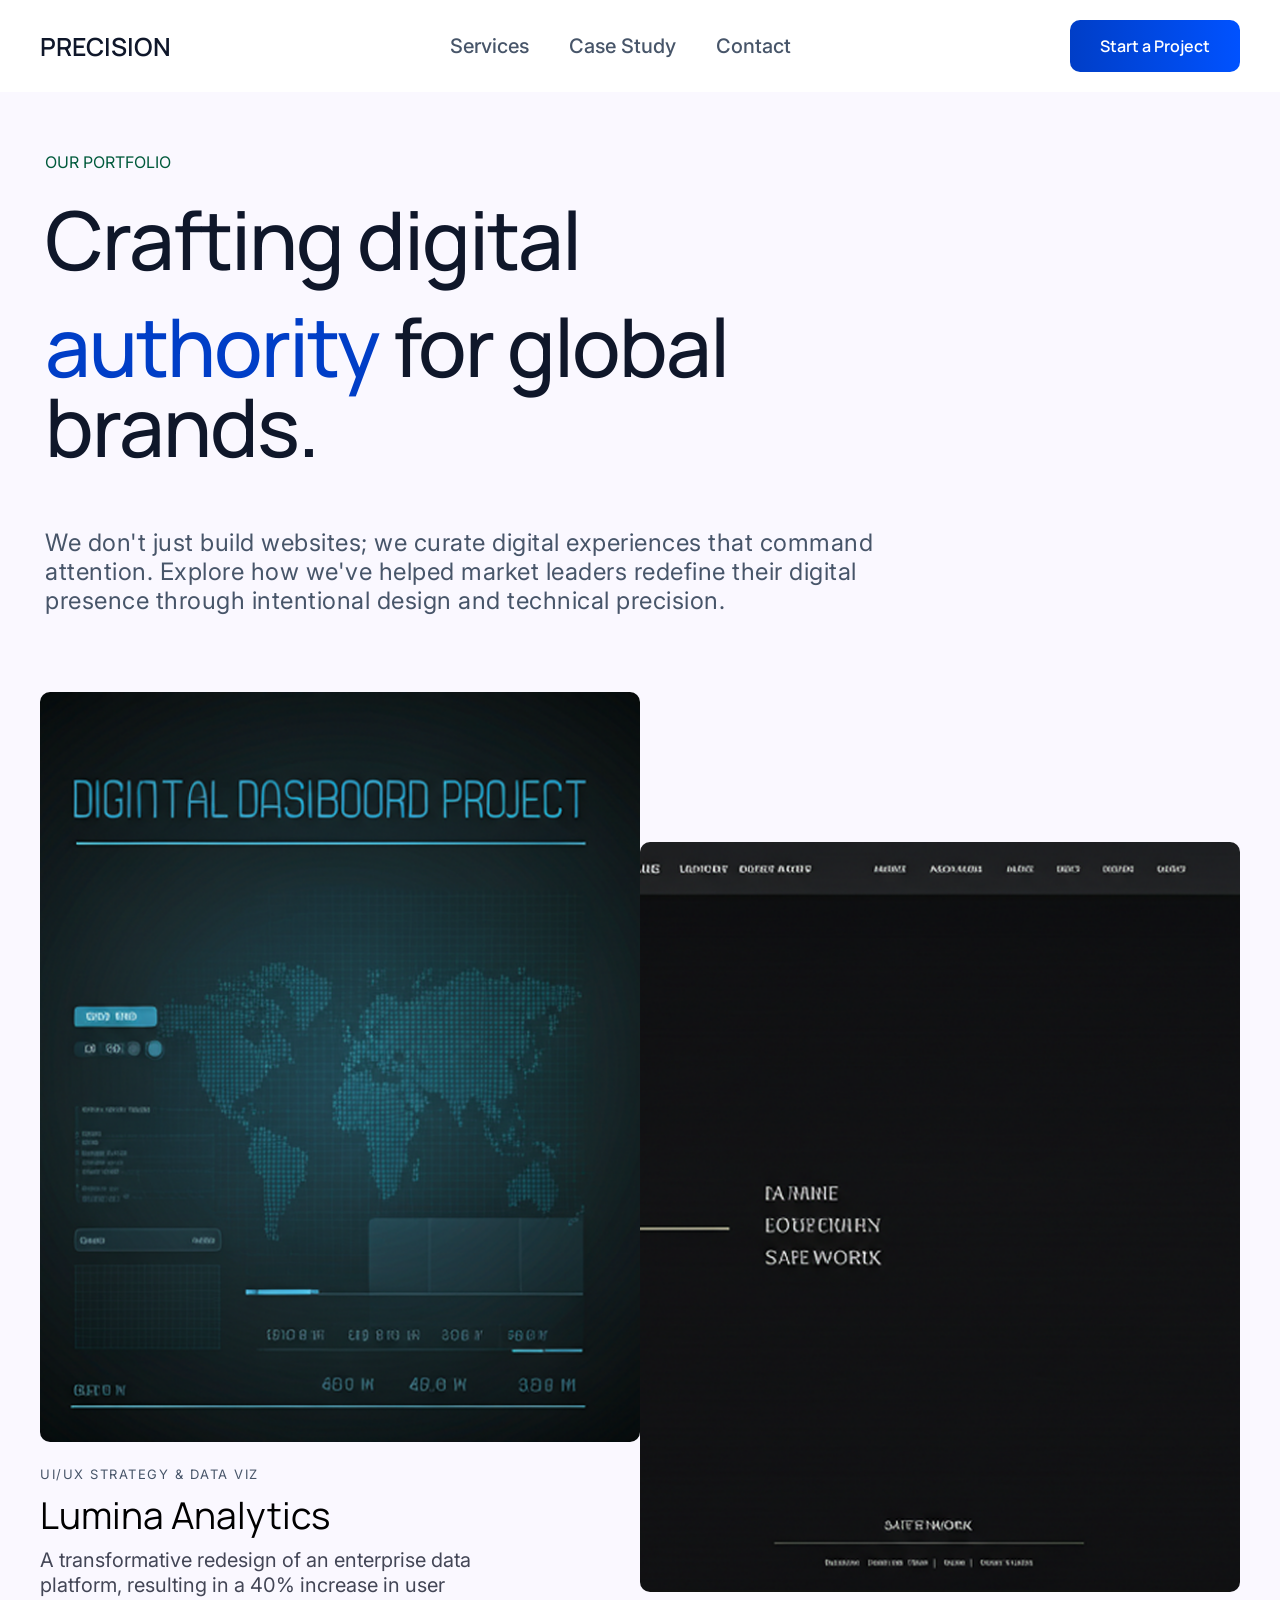
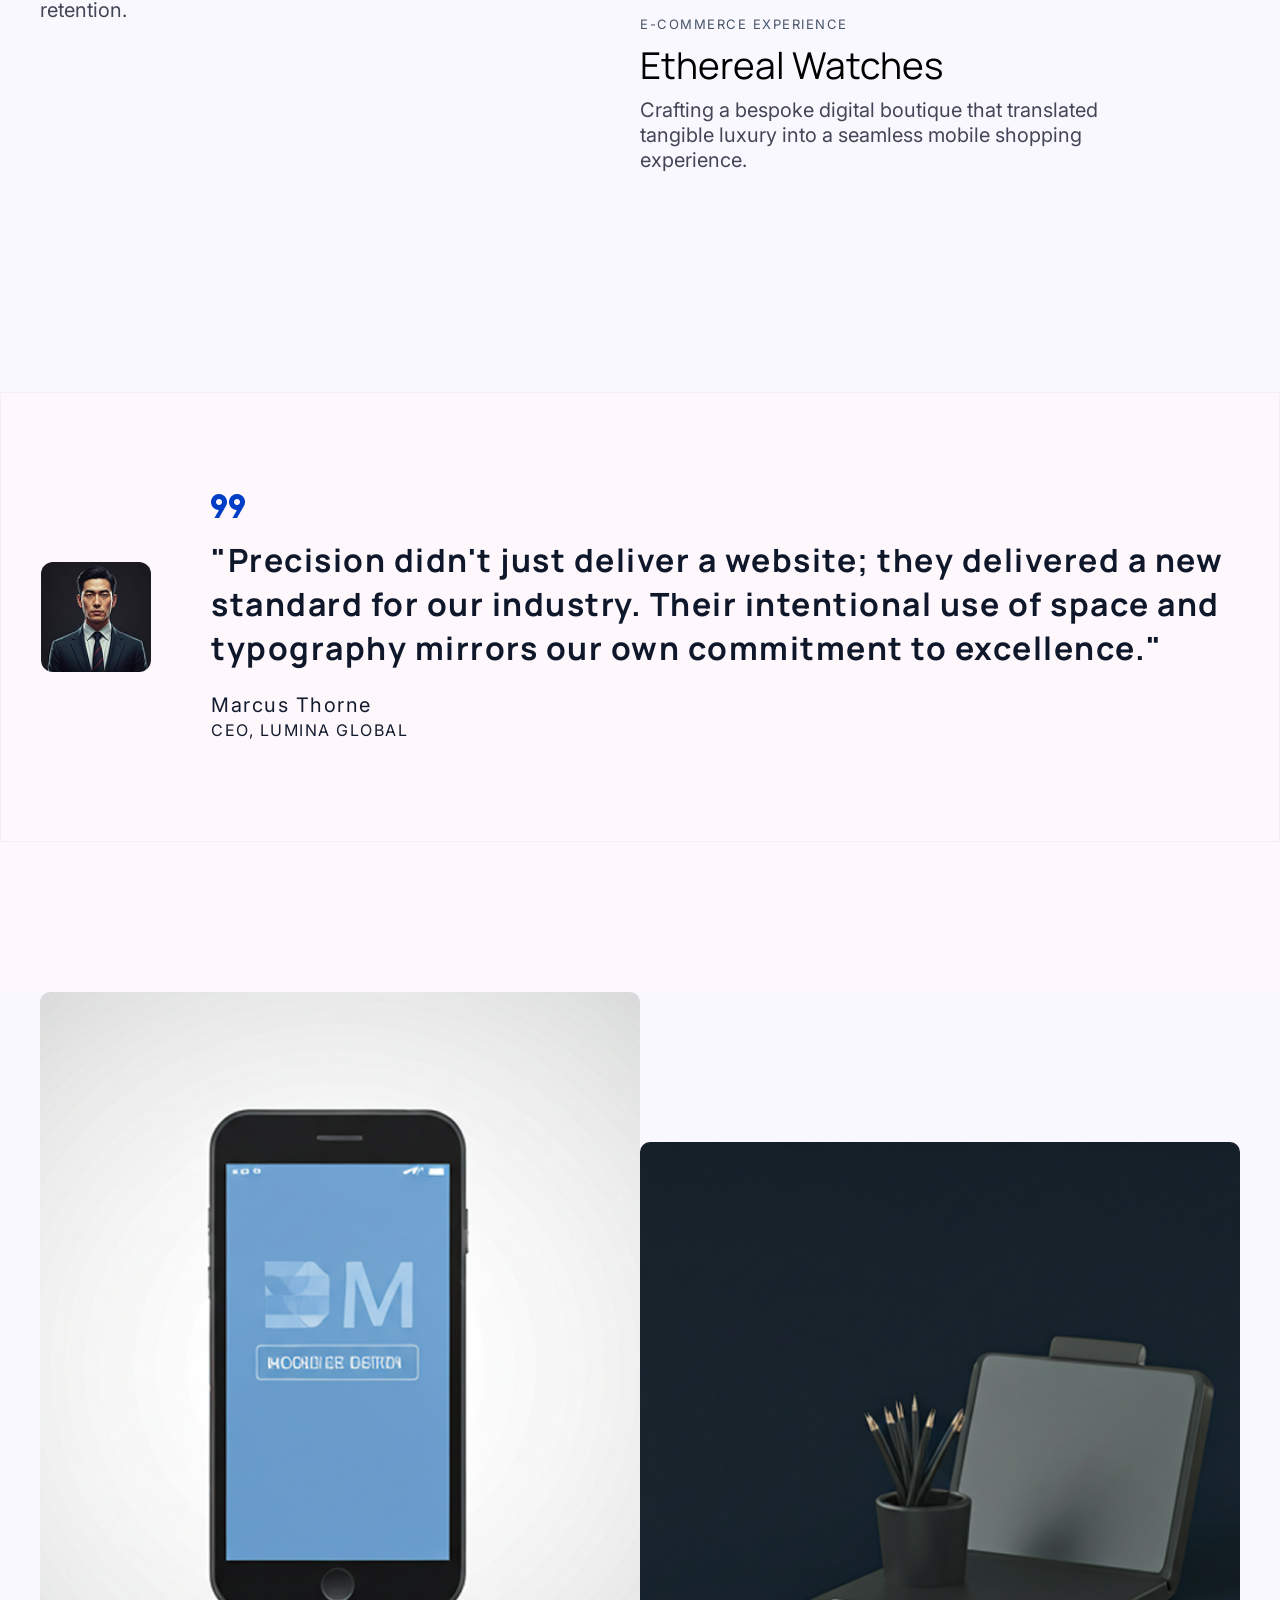
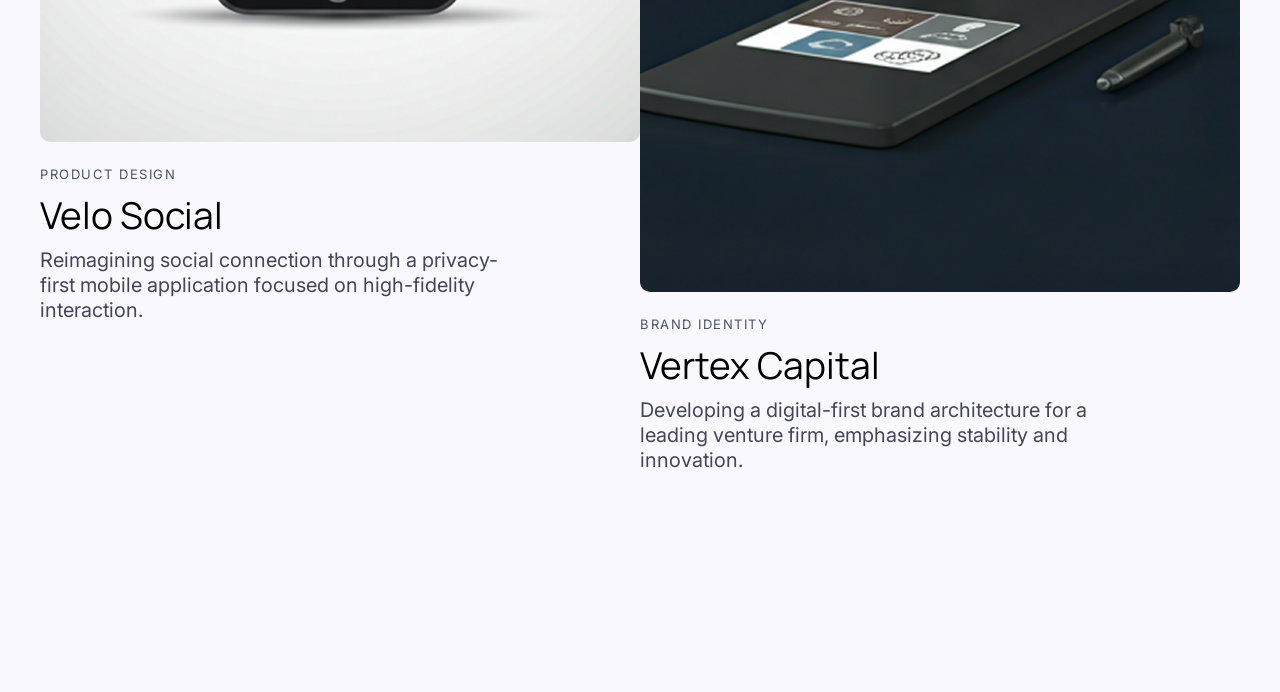
==== pages/caseStudy.html @ 22852e53 "second testimonial done" ====
<!DOCTYPE html>
<html lang="en">

<head>
    <meta charset="UTF-8">
    <meta name="viewport" content="width=device-width, initial-scale=1.0">
    <link rel="stylesheet" href="style.css">
    <link rel="preconnect" href="https://fonts.googleapis.com">
    <link rel="preconnect" href="https://fonts.gstatic.com" crossorigin>
    <link
        href="https://fonts.googleapis.com/css2?family=Manrope:wght@200..800&family=Montserrat:ital,wght@0,100..900;1,100..900&display=swap"
        rel="stylesheet">
    <link rel="preconnect" href="https://fonts.googleapis.com">
    <link rel="preconnect" href="https://fonts.gstatic.com" crossorigin>
    <link
        href="https://fonts.googleapis.com/css2?family=Inter:ital,opsz,wght@0,14..32,100..900;1,14..32,100..900&family=Manrope:wght@200..800&family=Montserrat:ital,wght@0,100..900;1,100..900&display=swap"
        rel="stylesheet">

    <title>PRECISION</title>
</head>

<body class="casestudy">

    <div class="header">
        <div class="brand"><a href="home.html">PRECISION</a></div>
        <div class="nav">
            <a href="service.html">Services</a>
            <a href="caseStudy.html">Case Study</a>
            <a href="contact.html">Contact</a>
        </div>
        <div class="start-btn"><button>Start a Project</button></div>
    </div>

    <div class="textarea">
        <p>OUR PORTFOLIO</p>
        <div class="text">Crafting digital</div>
        <div class="text" style="line-height: 80px;"><span style="color: #003EC7; ">authority</span> for
            global<br>brands.</div>
        <div class="para">We don't just build websites; we curate digital experiences that command<br>attention. Explore
            how we've helped market leaders redefine their digital<br>presence through intentional design and technical
            precision.</div>
    </div>

    <div class="casestudy-section">

        <div class="casecontainer">
            <div class="casecard">
                <img src="../assets/case studies/Digital Dashboard Project.png" alt="digital">
                <div class="texts">
                    <div class="small">UI/UX STRATEGY & DATA VIZ</div>
                    <div class="info">
                        <h1>Lumina Analytics</h1>
                    </div>
                    <p class="cardtext">A transformative redesign of an enterprise data<br>platform, resulting in a 40%
                        increase in user<br>retention.</p>
                </div>
            </div>
            <div class="casecard next">
                <img src="../assets/case studies/Luxury Brand Website.png" alt="brand">
                <div class="texts">
                    <div class="small">E-COMMERCE EXPERIENCE</div>
                    <div class="info">
                        <h1>Ethereal Watches</h1>
                    </div>
                    <p class="cardtext">Crafting a bespoke digital boutique that translated<br>tangible luxury into a
                        seamless mobile shopping<br>experience.</p>
                </div>
            </div>


        </div>

    </div>

    <div class="testimonial">
        <div class="content">
            <div class="photo"><img src="../assets/case studies/Client Portrait.png" alt="portraite"></div>
            <div class="text">
                <div class="top"><img src="../assets/case studies/quotes.png" alt="quotes"></div>
                <div class="mid">"Precision didn't just deliver a website; they delivered a new<br>standard for our
                    industry. Their intentional use of space and<br>typography mirrors our own commitment to
                    excellence."</div>
                <div class="bottom"><span style="font-size: 20px;line-height: 30px;">Marcus Thorne</span> <br>CEO,
                    LUMINA GLOBAL</div>
            </div>
        </div>
    </div>

    <div class="casestudy-section next">

        <div class="casecontainer">
            <div class="casecard">
                <img src="../assets/case studies/Mobile App Design.png" alt="digital">
                <div class="texts">
                    <div class="small">PRODUCT DESIGN</div>
                    <div class="info">
                        <h1>Velo Social</h1>
                    </div>
                    <p class="cardtext">Reimagining social connection through a privacy-<br>first mobile application focused on high-fidelity<br>interaction.</p>
                </div>
            </div>
            <div class="casecard next">
                <img src="../assets/case studies/Corporate Identity.png" alt="brand">
                <div class="texts">
                    <div class="small">BRAND IDENTITY</div>
                    <div class="info">
                        <h1>Vertex Capital</h1>
                    </div>
                    <p class="cardtext">Developing a digital-first brand architecture for a<br>leading venture firm, emphasizing stability and<br>innovation.</p>
                </div>
            </div>


        </div>

    </div>
</body>

</html>
---- pages/style.css ----
* {
    margin: 0;
    padding: 0;
    box-sizing: border-box;
}

.button {
    border: none;
    background: none;
}

/* Header Section */

.header {
    display: flex;
    justify-content: space-between;
    align-items: center;
    height: 92px;
    background-color: white;
    padding: 0 40px;
}

.brand a {
    font-family: 'Manrope', sans-serif;
    font-weight: 600;
    font-size: 25px;
    color: #0F172A;
    text-decoration: none;

}

.nav {
    display: flex;
    gap: 40px;
}

.nav a {
    font-family: 'Inter', sans-serif;
    font-weight: 500;
    font-size: 20px;
    color: #475569;
    text-decoration: none;

}

.start-btn button {
    font-family: 'Manrope', sans-serif;
    font-weight: 600;
    font-size: 16px;
    color: white;
    background: linear-gradient(to right, #003EC7, #0052FF);
    padding: 15px 30px;
    border: none;
    border-radius: 10px;
}

/* Hero Section */

.hero {
    display: flex;
    justify-content: space-between;
    align-items: center;
    background-color: rgb(254, 248, 253);
    height: 1050px;
}

.textarea {
    font-family: 'Inter', sans-serif;
    width: 50%;
    height: 700px;
    padding-left: 40px;
    background-color: rgb(254, 248, 253);
}

.capsule {
    font-weight: 700;
    width: 190px;
    line-height: 35px;
    background-color: #EAEDFF;
    border-radius: 25px;
    display: flex;
    justify-content: center;
    align-items: center;
    font-size: 15px;
    color: #005A3C;
}

.text {
    font-family: 'Manrope', sans-serif;
    font-weight: 400;
    font-size: 116px;
    color: #0F172A;

}

.hero p {
    font-family: 'Inter', sans-serif;
    font-weight: 400;
    font-size: 24px;
    color: #475569;
    margin-top: 40px;
}

.hero .but {
    margin-top: 40px;
    display: flex;
    gap: 30px;
}

.hero .but button {
    font-family: 'Manrope', sans-serif;
    font-weight: 500;
    font-size: 22px;
    color: white;
    background: linear-gradient(to right, #003EC7, #0052FF);
    padding: 23px 45px;
    border: none;
    border-radius: 5px;
}

.hero .but .meth {
    background: #E2E7FF;
    color: #003EC7;
}


.heroimage {
    width: 45%;
    height: 700px;
    background-color: rgb(254, 248, 253);
}

.heroimage img {
    width: 100%;
    height: 100%;
    border-radius: 20px;
    object-fit: cover;
}

/* Toolkit Section */

.toolkit {
    height: 1000px;
    background-color: white;
}

.toolkit .texts {
    padding: 50px 40px 50px 40px;
    margin-top: 200px;
    height: 80px;
    display: flex;
    background-color: white;
    justify-content: space-between;
    align-items: center;
    font-family: 'Inter', sans-serif;
}

.toolkit .texts .text-left {
    display: flex;
    flex-direction: column;
    gap: 20px;
}

.toolkit .texts .text-left .small {
    font-weight: 300;
    font-size: 16px;
    color: #475569;
}

.toolkit .texts .text-left .BIG {
    font-weight: 600;
    font-size: 55px;
    color: #0F172A;
}


.container {
    height: 900px;
    display: flex;
    justify-content: space-between;
    align-items: center;
    padding: 0 40px;
    background-color: white;

}

.box-container {
    display: flex;
    flex-direction: column;
    gap: 40px;
}

.box-container .box {
    width: 450px;
    height: 250px;
    background-color: #F2F3FF;
    border-radius: 10px;
    padding: 40px 50px;
}

.box-container .bigbox {
    display: flex;
    align-items: center;
    margin-top: 40px;
    width: 450px;
    height: 620px;
    background-color: #F2F3FF;
    border-radius: 10px;
    padding: 40px;

}

.bigbox .area {
    background-color: #F2F3FF;
    height: 250px;


}

.box-container .box img {
    width: 35px;
    height: 35px;
}

.box-container .box h1 {
    font-family: 'manorepe', sans-serif;
    font-weight: 100;
    font-size: 30px;
    color: #131B2E;
    margin: 15px 0px;
}

.box-container .box p {
    font-family: 'Inter', sans-serif;
    font-weight: 400;
    font-size: 17px;
    line-height: 25px;
    color: #475569;
}


.box-container .bigbox h1 {
    font-family: 'manorepe', sans-serif;
    font-weight: 100;
    font-size: 30px;
    color: #131B2E;
    margin: 15px 0px;
}

.box-container .bigbox p {
    font-family: 'Inter', sans-serif;
    font-weight: 400;
    font-size: 17px;
    line-height: 25px;
    color: #475569;
    margin-bottom: 45px;
}

.box-container .bigbox a {
    font-family: 'Inter', sans-serif;
    font-weight: 400;
    font-size: 19px;
    text-decoration: none;
    line-height: 25px;
    color: #005A3C;
}

/* Community Section */

.casestudy-section {
    height: 1450px;
    background-color: #FAF8FF;
}

.title {
    display: flex;
    justify-content: center;
    align-items: center;
    gap: 20px;
    margin-top: 50px;
    padding: 150px 0px 70px 0px;
}

.title .line {
    width: 40%;
    height: 1px;
    background-color: #C3C5D933;
}

.title .text {
    font-family: 'Manrope', sans-serif;
    font-weight: 500;
    font-size: 16px;
    letter-spacing: 1.5px;
    color: #737688;
}

.casecontainer {
    display: flex;
    justify-content: space-between;
    align-items: center;
    padding: 0 40px;
}

.casecontainer .casecard {
    width: 670px;
    height: 1000px;
    background-color: #FAF8FF;
    border-radius: 10px;

}

.casecard img {
    width: 100%;
    border-radius: 10px;
    object-fit: cover;
}

.casecard .info {
    display: flex;
    padding: 30px 0 10px 0;
    justify-content: space-between;
}

.casecard .info h1 {
    font-family: 'Manrope', sans-serif;
    font-weight: 400;
    font-size: 30px;
    color: black;
}

.casecard .info p {
    font-family: 'Inter', sans-serif;
    font-weight: 700;
    font-size: 15px;
    text-decoration: none;
    line-height: 25px;
    color: #005A3C;
}

.cardtext {
    font-family: 'Inter', sans-serif;
    font-weight: 400;
    font-size: 18px;
    text-decoration: none;
    line-height: 25px;
    color: #434656;
}

.next {
    position: relative;
    top: 100px;
}

/* Project Section */

.project {
    display: flex;
    justify-content: center;
    align-items: center;
    height: 850px;
    background-color: #FAF8FF;
}

.project .box {
    display: flex;
    flex-direction: column;
    justify-content: center;
    align-items: center;
    width: 95%;
    gap: 40px;
    height: 500px;
    background-color: #0052FF;
    border-radius: 32px;
    padding: 300px;
}

.project .box h1 {
    font-family: 'Manrope', sans-serif;
    font-weight: 800;
    font-size: 65px;
    line-height: 60px;
    color: white;
}

.project .box p {
    font-family: 'Inter', sans-serif;
    font-weight: 400;
    font-size: 20px;
    line-height: 28px;
    text-align: center;
    color: #FFFFFFCC;
}

.project .box button {
    font-family: 'Manrope', sans-serif;
    font-weight: 700;
    font-size: 24px;
    color: #003EC7;
    background-color: white;
    padding: 24px 34px;
    border: none;
    border-radius: 15px;
}

/* Footer Section */

.footer {
    display: flex;
    justify-content: space-between;
    align-items: center;
    padding: 40px;
    background-color: white;
    height: 153px;
}

.footer .content {
    display: flex;
    justify-content: space-between;
    align-items: center;
    width: 100%;
}
.footer .content .brand {
    margin-bottom: 10px;
}
.footer .content .brand a{
    font-family: 'Manrope', sans-serif;
    font-weight: 900;
    font-size: 22px;
    color: #0F172A;
    text-decoration: none;
    margin-bottom: 10px;
}

.footer .content p {
    font-family: 'Inter', sans-serif;
    font-weight: 400;
    font-size: 17px;
    color: #64748B;
}


.footer .content .right{
    display: flex;
    gap: 40px;
}
.footer .content .right a {
    font-family: 'Inter', sans-serif;
    font-weight: 400;
    font-size: 17px;
    color: #64748A;
    text-decoration: none;

}

/* <========================>*/
.casestudy{
    background-color: rgb(254, 248, 253);
}
.casestudy .textarea{
    display: flex;
    flex-direction: column;
    gap: 12px;
    width: 100%;
    height: 600px;
    padding: 60px 0 0 45px;
    background-color: rgb(250, 248, 255);
}

.casestudy .textarea p{
    color: #005A3C;
}

.casestudy .textarea .text{
    font-size: 81px;
    font-weight: 500;
    letter-spacing:-2px;
}

.casestudy .textarea .para{
    margin-top: 50px;
    font-size: 24px;
    font-weight: 400;
    letter-spacing: 0.5px;
    color: #475569;
}
.casestudy .next{
    position: relative;
    top: 150px;
}

.casestudy .casecard .texts{
    display: flex;
    flex-direction: column;
    gap: 8px;
    
}
.casestudy .casecard h1{
    font-size: 37px;
}
.casestudy .info{
    padding: 0;
    margin: 0;
}

.casestudy .small{ 
    font-family: 'Inter', sans-serif; 
    padding-top: 20px;
    font-size: 13px;
    letter-spacing: 1.5px;
    font-weight: 400;
    color: #475569;

}

.casestudy .casecard p{
    font-weight: 400;
    font-size: 20px;
}

.casestudy .casestudy-section{
    height: 1300px;
}

.casestudy .testimonial{
    border: 1px solid #C3C5D933;
    background-color: rgb(254, 248, 253);
}
.casestudy .testimonial{
    display: flex;
    align-items: center;
    height: 450px;
    padding: 0 40px;
}
.testimonial img{
    width: 100%;
    object-fit: cover;
    border-radius: 12px;
    
}

.testimonial .top{
    font-size: 0;
}
.testimonial .top img{
    width: 34px;
    height: 24px;
    object-fit: cover;
    border-radius: 0;
}



.testimonial .photo {
    margin-right: 30px;
    height: 110px;
    width: 110px;
;
    
}
.casestudy .testimonial .text{
    display: flex;
    flex-direction: column;
    gap: 20px;
}


.casestudy .testimonial .text .mid{
    font-family: 'Manrope', sans-serif;
    font-weight: 700;
    font-size: 32px;
    letter-spacing: 1.5px;
}

.casestudy .testimonial .text .bottom{
    font-family: 'Inter', sans-serif;
    font-weight: 400;
    font-size: 16px;
    letter-spacing: 1.5px;
    color: #131B2E;
}

.testimonial .content{
    display: flex;
    align-items: center;
    gap: 30px;
}
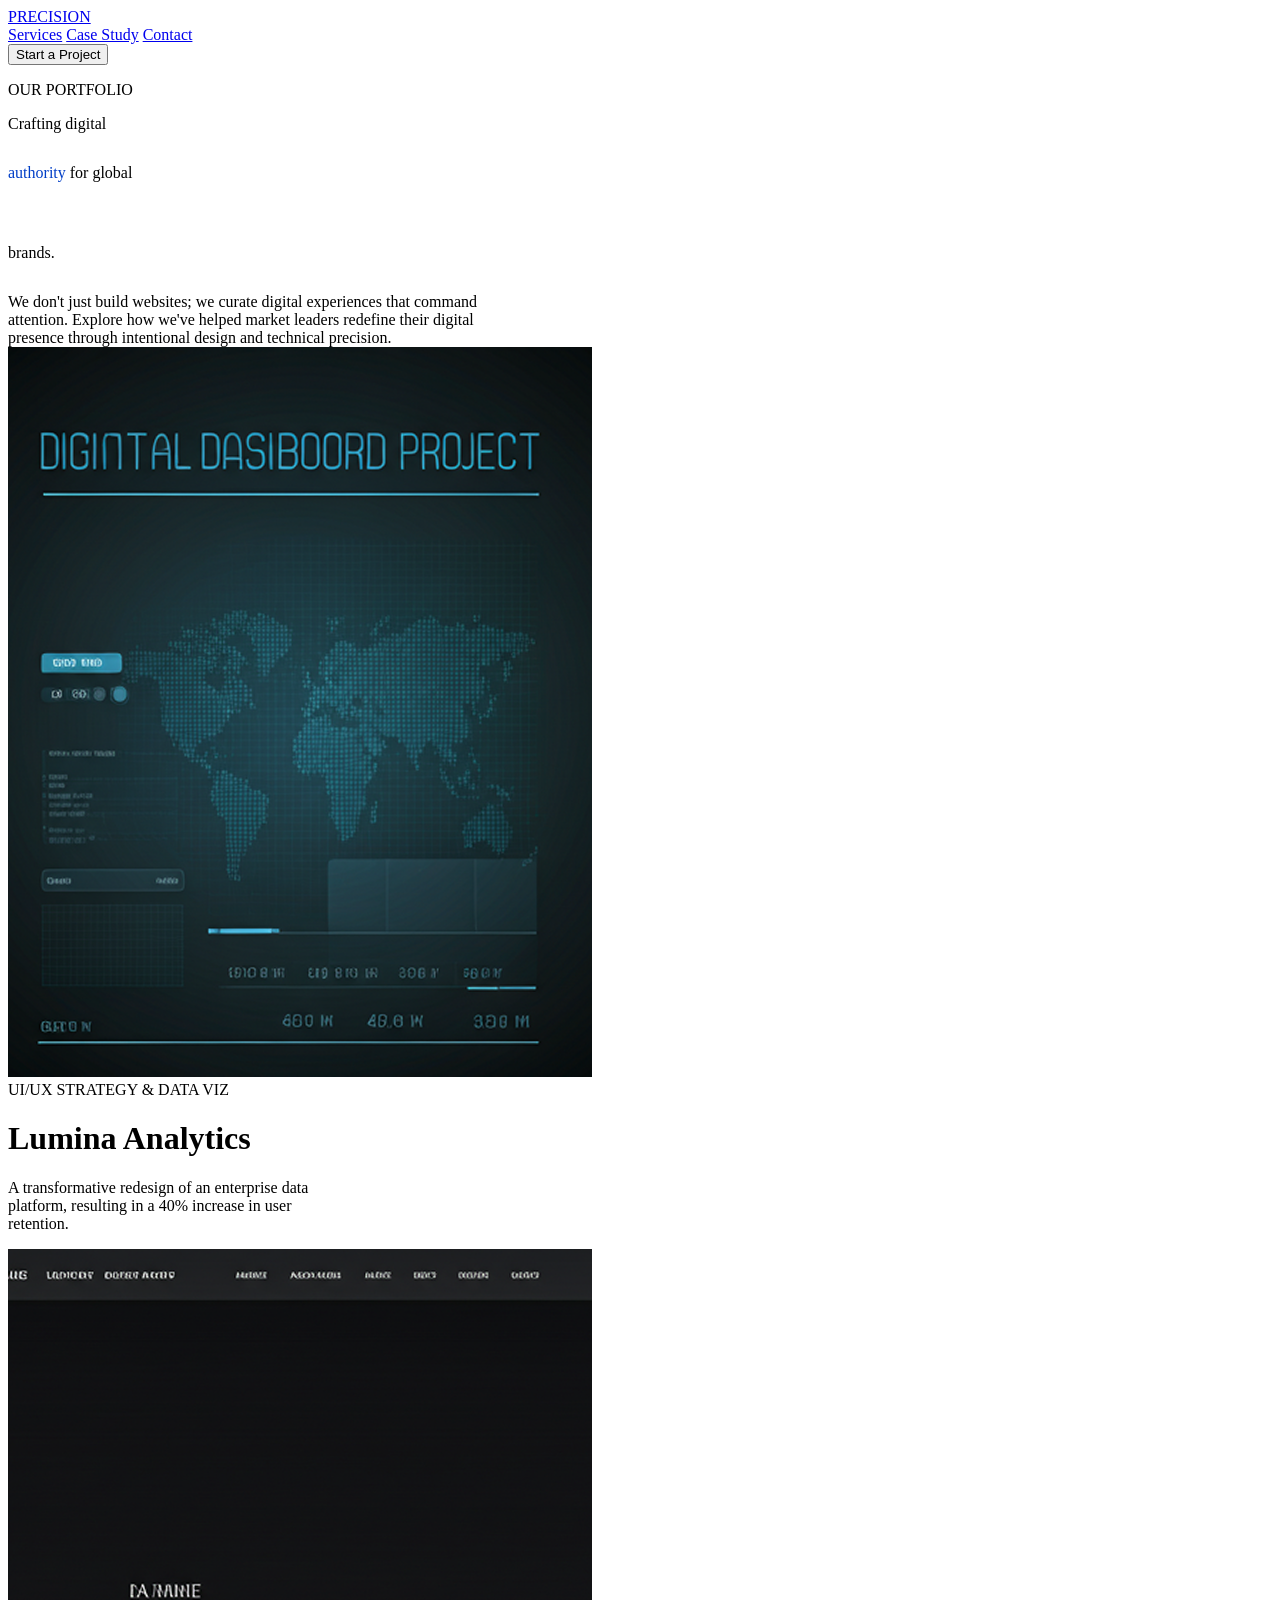
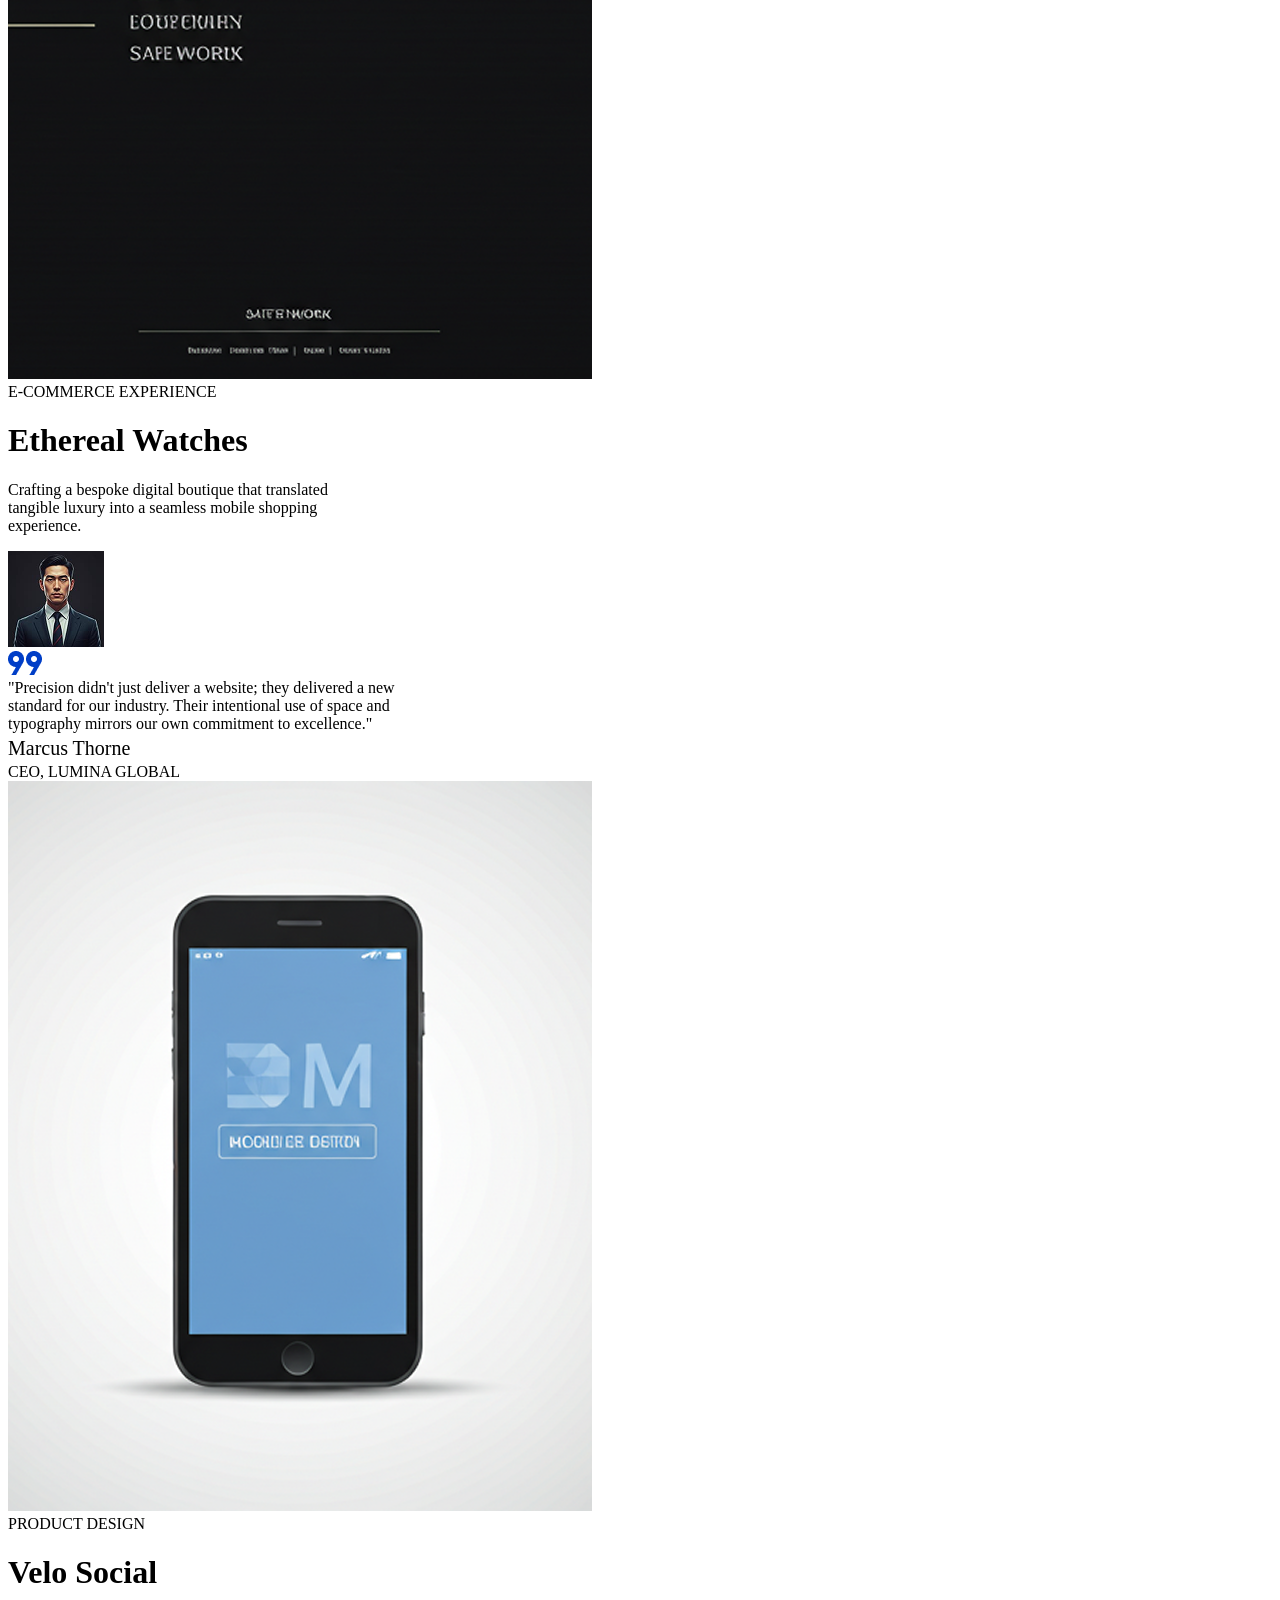
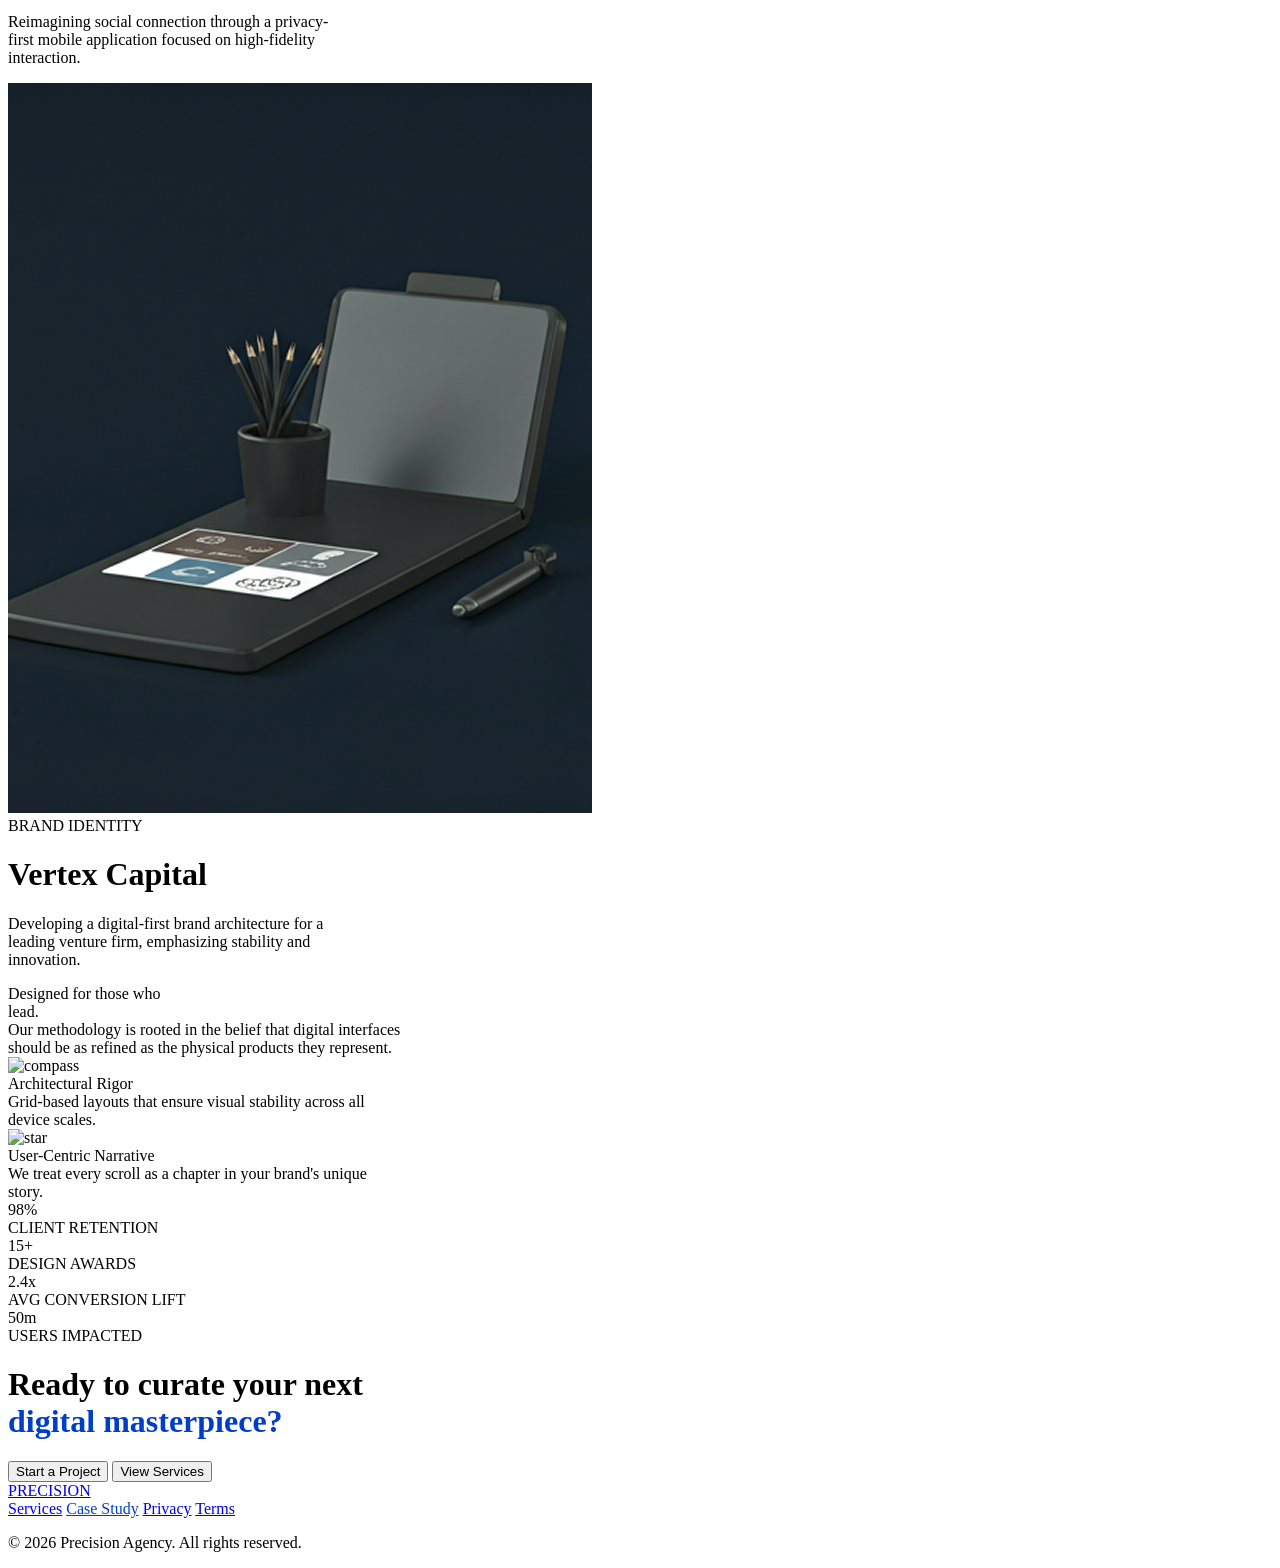
==== commit a6afdcb6: "fixed the privacy and terms redirects -> to index.html" ====
--- a/pages/caseStudy.html
+++ b/pages/caseStudy.html
@@ -4,7 +4,7 @@
 <head>
     <meta charset="UTF-8">
     <meta name="viewport" content="width=device-width, initial-scale=1.0">
-    <link rel="stylesheet" href="style.css">
+    <link rel="stylesheet" href="../style.css">
     <link rel="preconnect" href="https://fonts.googleapis.com">
     <link rel="preconnect" href="https://fonts.gstatic.com" crossorigin>
     <link
@@ -22,10 +22,10 @@
 <body class="casestudy">
 
     <div class="header">
-        <div class="brand"><a href="home.html">PRECISION</a></div>
+        <div class="brand"><a href="../index.html">PRECISION</a></div>
         <div class="nav">
             <a href="service.html">Services</a>
-            <a href="caseStudy.html">Case Study</a>
+            <a id="active" href="caseStudy.html">Case Study</a>
             <a href="contact.html">Contact</a>
         </div>
         <div class="start-btn"><button>Start a Project</button></div>
@@ -96,7 +96,8 @@
                     <div class="info">
                         <h1>Velo Social</h1>
                     </div>
-                    <p class="cardtext">Reimagining social connection through a privacy-<br>first mobile application focused on high-fidelity<br>interaction.</p>
+                    <p class="cardtext">Reimagining social connection through a privacy-<br>first mobile application
+                        focused on high-fidelity<br>interaction.</p>
                 </div>
             </div>
             <div class="casecard next">
@@ -106,14 +107,84 @@
                     <div class="info">
                         <h1>Vertex Capital</h1>
                     </div>
-                    <p class="cardtext">Developing a digital-first brand architecture for a<br>leading venture firm, emphasizing stability and<br>innovation.</p>
+                    <p class="cardtext">Developing a digital-first brand architecture for a<br>leading venture firm,
+                        emphasizing stability and<br>innovation.</p>
                 </div>
             </div>
-
 
         </div>
 
     </div>
+
+    <div class="banner">
+        <div class="texts">
+            <div class="first">Designed for those who<br>lead.</div>
+            <div class="second">Our methodology is rooted in the belief that digital interfaces<br>should be as refined
+                as the physical products they represent.</div>
+            <div class="third">
+                <div class="icon"><img src="../assets/homepage/icons/compus case.png" alt="compass"></div>
+                <div class="words">
+                    <div class="heading">Architectural Rigor</div>
+                    <div class="desc">Grid-based layouts that ensure visual stability across all<br>device scales.</div>
+                </div>
+            </div>
+            <div class="fourth">
+                <div class="icon"><img src="../assets/homepage/icons/star case.png" alt="star"></div>
+                <div class="words">
+                    <div class="heading">User-Centric Narrative</div>
+                    <div class="desc">We treat every scroll as a chapter in your brand's unique<br>story.</div>
+                </div>
+            </div>
+        </div>
+
+        <div class="boxes">
+            <div class="box">
+                <div class="int">98%</div>
+                <div class="des">CLIENT RETENTION</div>
+            </div>
+            <div class="box2">
+                <div class="int">15+</div>
+                <div class="des">DESIGN AWARDS</div>
+            </div>
+            <div class="box">
+                <div class="int">2.4x</div>
+                <div class="des">AVG CONVERSION LIFT</div>
+            </div>
+            <div class="box4">
+                <div class="int">50m</div>
+                <div class="des">USERS IMPACTED</div>
+            </div>
+        </div>
+    </div>
+
+    <div class="project2">
+        <div class="box">
+            <h1>Ready to curate your next
+                <br><span style="color: #003EC7;">digital masterpiece?</span>
+            </h1>
+            <div class="but">
+                <button>Start a Project</button>
+                <button class="test">View Services</button>
+            </div>
+        </div>
+    </div>
+
+    <div class="footer2">
+        <div class="content">
+            <div class="left">
+                <div class="brand"><a href="#">PRECISION</a></div>
+            </div>
+            <div class="middle">
+                <a href="service.html">Services</a>
+                <a style="color: #003EC7;" href="caseStudy.html">Case Study</a>
+                <a href="../index.html">Privacy</a>
+                <a href="../index.html">Terms</a>
+            </div>
+            <div class="right">
+                <p>© 2026 Precision Agency. All rights reserved.</p>
+            </div>
+        </div>
+    </div>
 </body>
 
 </html>
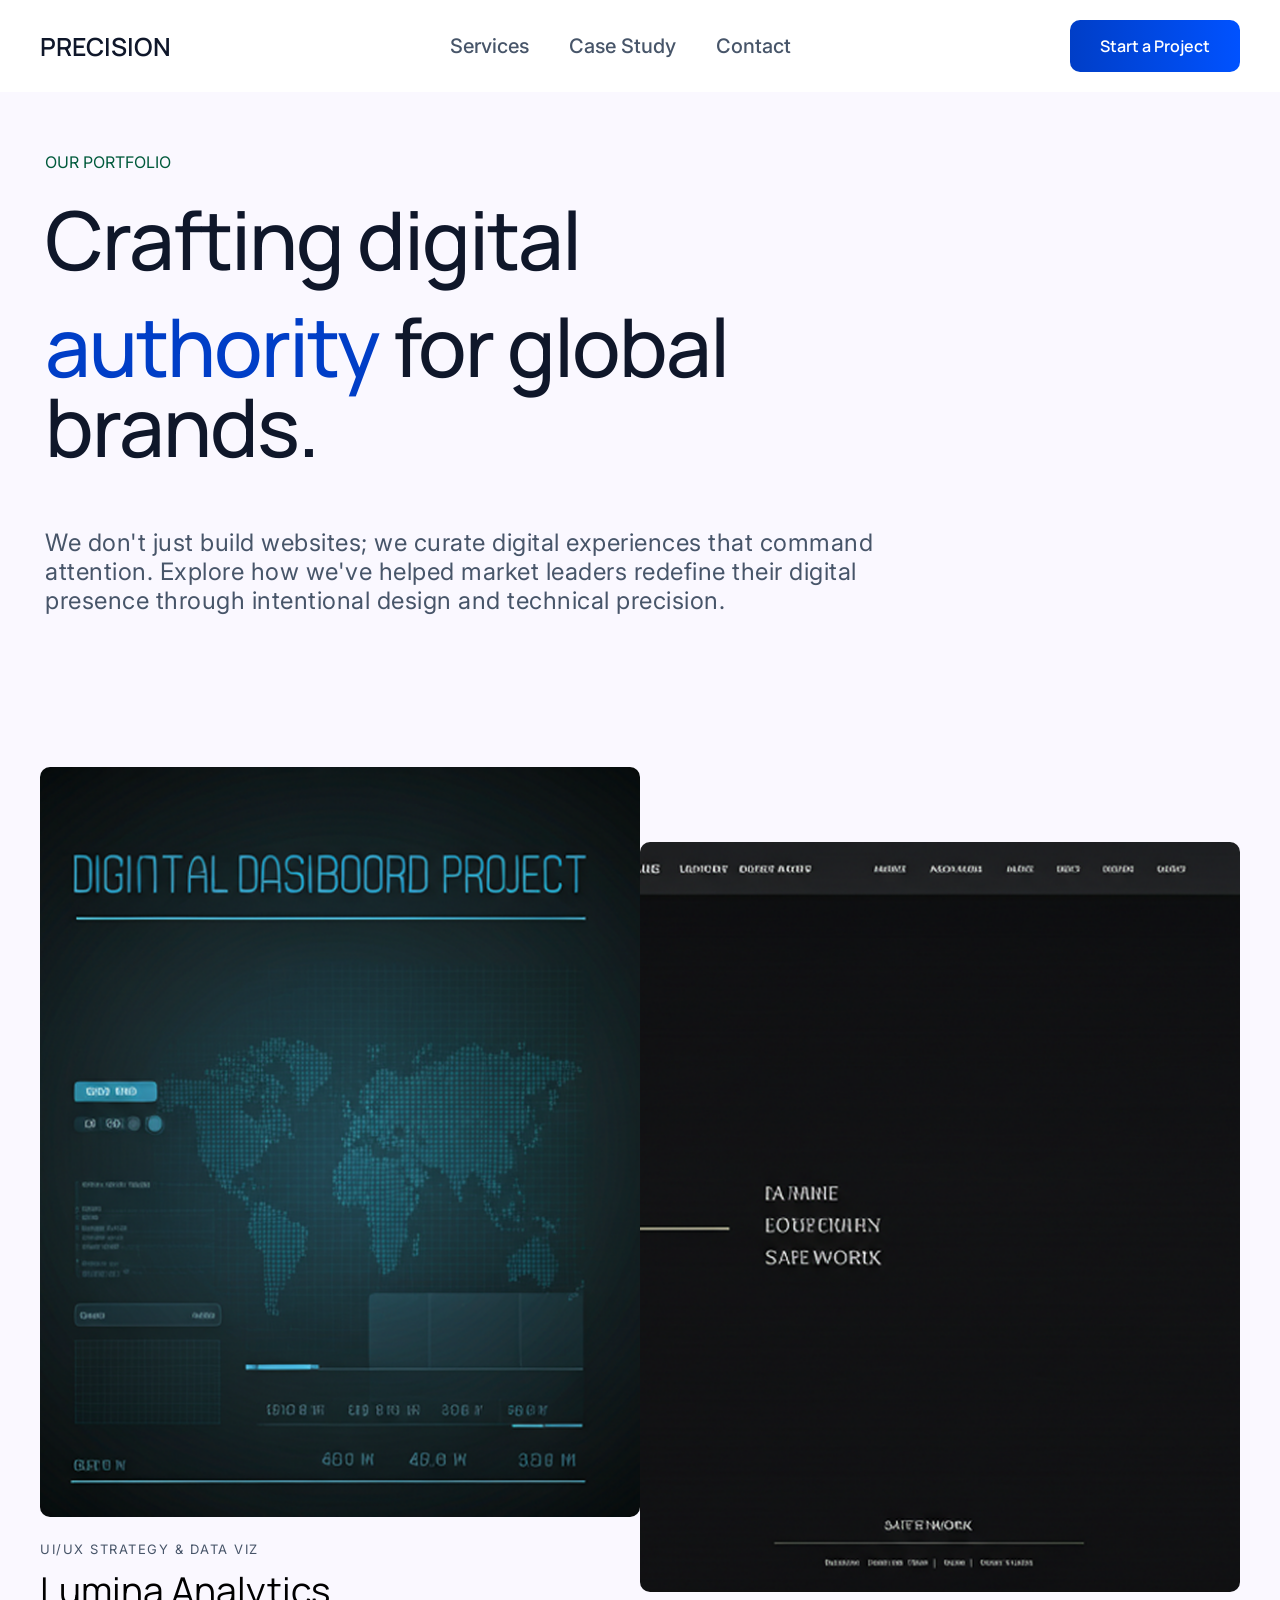
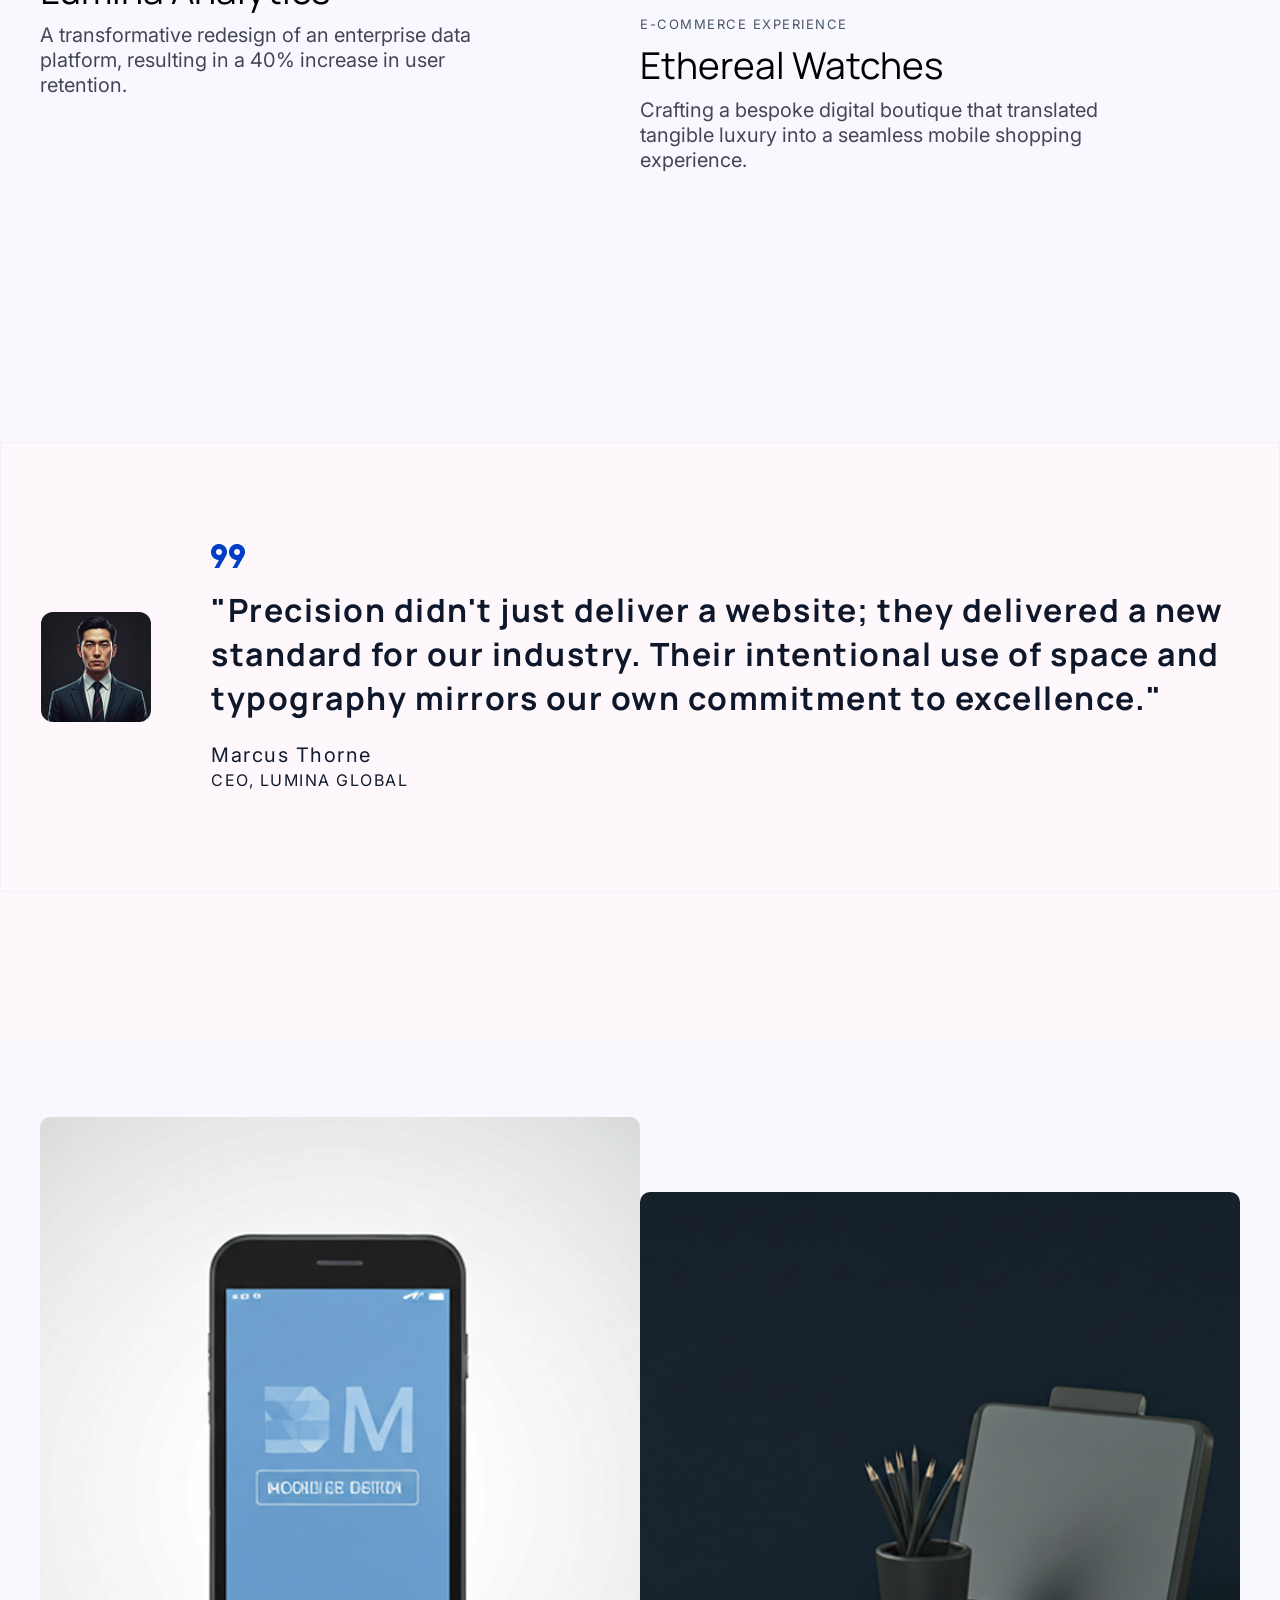
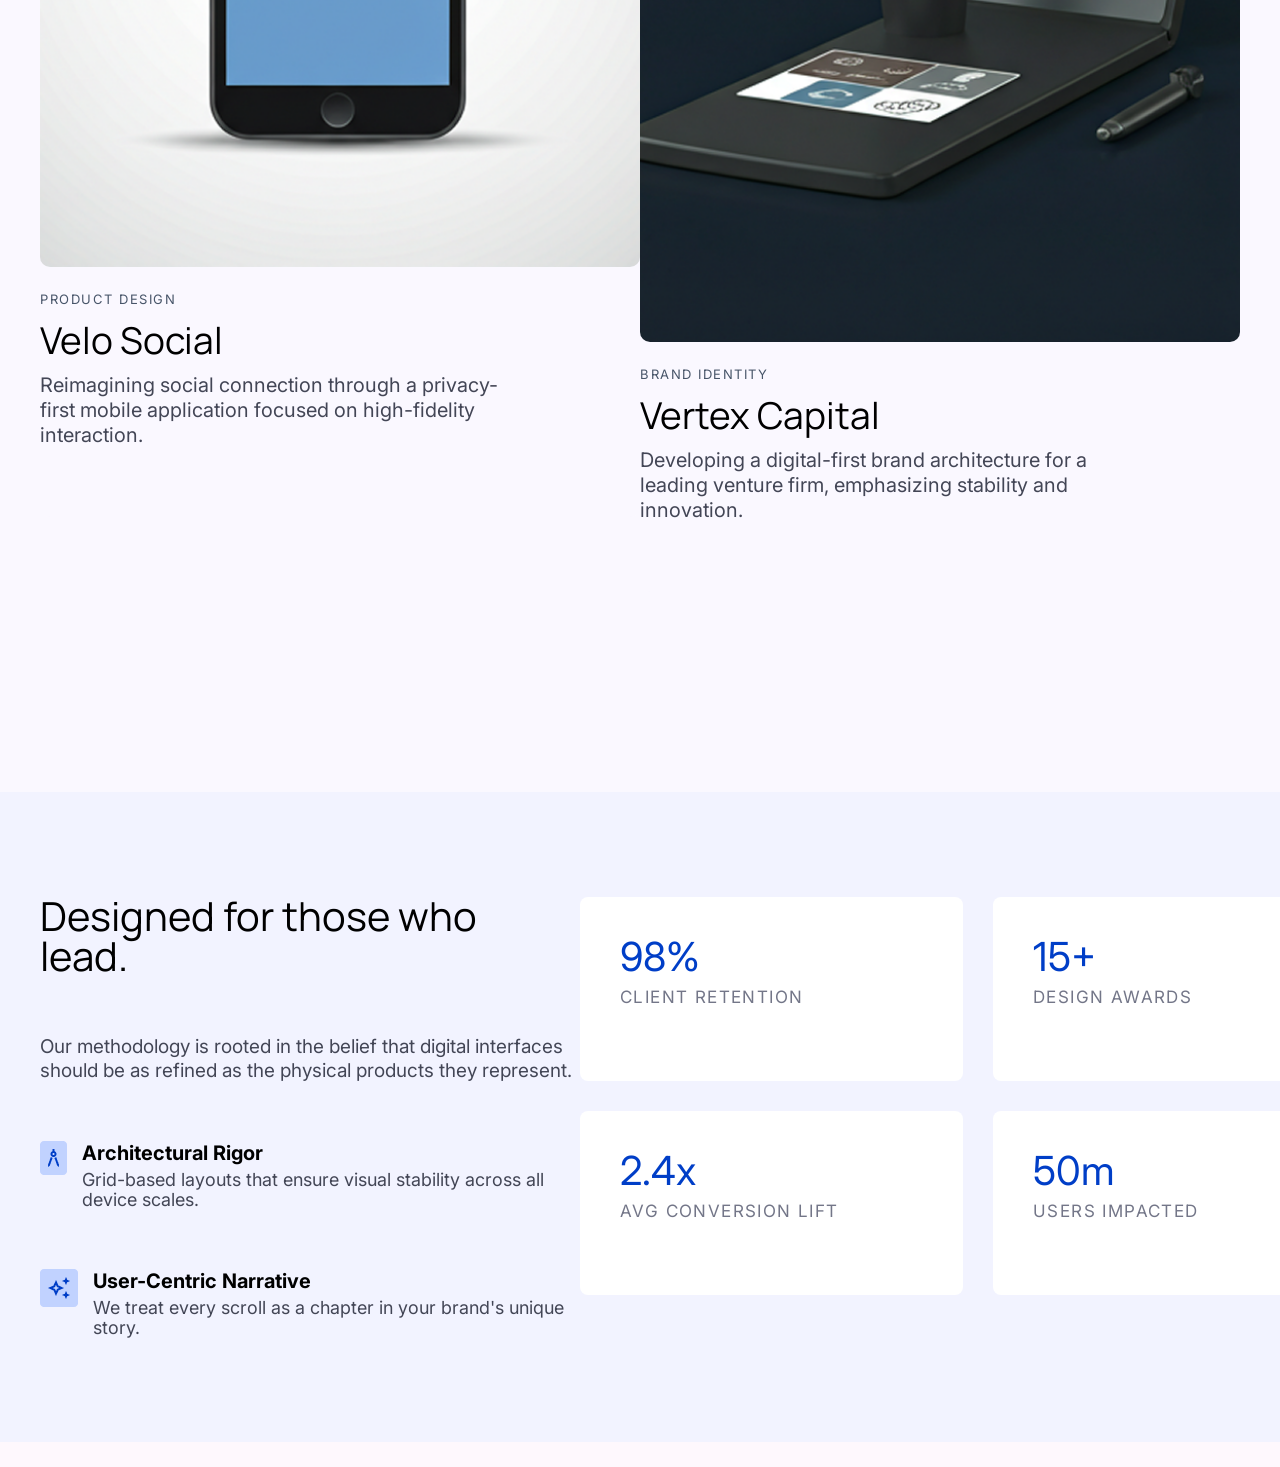
==== commit 78e93626: "worked on grid laout in the casestudy page" ====
--- a/pages/caseStudy.html
+++ b/pages/caseStudy.html
@@ -4,7 +4,7 @@
 <head>
     <meta charset="UTF-8">
     <meta name="viewport" content="width=device-width, initial-scale=1.0">
-    <link rel="stylesheet" href="../style.css">
+    <link rel="stylesheet" href="style.css">
     <link rel="preconnect" href="https://fonts.googleapis.com">
     <link rel="preconnect" href="https://fonts.gstatic.com" crossorigin>
     <link
@@ -22,10 +22,10 @@
 <body class="casestudy">
 
     <div class="header">
-        <div class="brand"><a href="../index.html">PRECISION</a></div>
+        <div class="brand"><a href="home.html">PRECISION</a></div>
         <div class="nav">
             <a href="service.html">Services</a>
-            <a id="active" href="caseStudy.html">Case Study</a>
+            <a href="caseStudy.html">Case Study</a>
             <a href="contact.html">Contact</a>
         </div>
         <div class="start-btn"><button>Start a Project</button></div>
@@ -142,7 +142,7 @@
                 <div class="int">98%</div>
                 <div class="des">CLIENT RETENTION</div>
             </div>
-            <div class="box2">
+            <div class="box">
                 <div class="int">15+</div>
                 <div class="des">DESIGN AWARDS</div>
             </div>
@@ -150,38 +150,9 @@
                 <div class="int">2.4x</div>
                 <div class="des">AVG CONVERSION LIFT</div>
             </div>
-            <div class="box4">
+            <div class="box">
                 <div class="int">50m</div>
                 <div class="des">USERS IMPACTED</div>
-            </div>
-        </div>
-    </div>
-
-    <div class="project2">
-        <div class="box">
-            <h1>Ready to curate your next
-                <br><span style="color: #003EC7;">digital masterpiece?</span>
-            </h1>
-            <div class="but">
-                <button>Start a Project</button>
-                <button class="test">View Services</button>
-            </div>
-        </div>
-    </div>
-
-    <div class="footer2">
-        <div class="content">
-            <div class="left">
-                <div class="brand"><a href="#">PRECISION</a></div>
-            </div>
-            <div class="middle">
-                <a href="service.html">Services</a>
-                <a style="color: #003EC7;" href="caseStudy.html">Case Study</a>
-                <a href="../index.html">Privacy</a>
-                <a href="../index.html">Terms</a>
-            </div>
-            <div class="right">
-                <p>© 2026 Precision Agency. All rights reserved.</p>
             </div>
         </div>
     </div>
--- a/pages/style.css
+++ b/pages/style.css
@@ -0,0 +1,695 @@
+* {
+    margin: 0;
+    padding: 0;
+    box-sizing: border-box;
+}
+
+.button {
+    border: none;
+    background: none;
+}
+
+/* Header Section */
+
+.header {
+    display: flex;
+    justify-content: space-between;
+    align-items: center;
+    height: 92px;
+    background-color: white;
+    padding: 0 40px;
+}
+
+.brand a {
+    font-family: 'Manrope', sans-serif;
+    font-weight: 600;
+    font-size: 25px;
+    color: #0F172A;
+    text-decoration: none;
+
+}
+
+.nav {
+    display: flex;
+    gap: 40px;
+}
+
+.nav a {
+    font-family: 'Inter', sans-serif;
+    font-weight: 500;
+    font-size: 20px;
+    color: #475569;
+    text-decoration: none;
+
+}
+
+.start-btn button {
+    font-family: 'Manrope', sans-serif;
+    font-weight: 600;
+    font-size: 16px;
+    color: white;
+    background: linear-gradient(to right, #003EC7, #0052FF);
+    padding: 15px 30px;
+    border: none;
+    border-radius: 10px;
+}
+
+/* Hero Section */
+
+.hero {
+    display: flex;
+    justify-content: space-between;
+    align-items: center;
+    background-color: rgb(254, 248, 253);
+    height: 1050px;
+}
+
+.textarea {
+    font-family: 'Inter', sans-serif;
+    width: 50%;
+    height: 700px;
+    padding-left: 40px;
+    background-color: rgb(254, 248, 253);
+}
+
+.capsule {
+    font-weight: 700;
+    width: 190px;
+    line-height: 35px;
+    background-color: #EAEDFF;
+    border-radius: 25px;
+    display: flex;
+    justify-content: center;
+    align-items: center;
+    font-size: 15px;
+    color: #005A3C;
+}
+
+.text {
+    font-family: 'Manrope', sans-serif;
+    font-weight: 400;
+    font-size: 116px;
+    color: #0F172A;
+
+}
+
+.hero p {
+    font-family: 'Inter', sans-serif;
+    font-weight: 400;
+    font-size: 24px;
+    color: #475569;
+    margin-top: 40px;
+}
+
+.hero .but {
+    margin-top: 40px;
+    display: flex;
+    gap: 30px;
+}
+
+.hero .but button {
+    font-family: 'Manrope', sans-serif;
+    font-weight: 500;
+    font-size: 22px;
+    color: white;
+    background: linear-gradient(to right, #003EC7, #0052FF);
+    padding: 23px 45px;
+    border: none;
+    border-radius: 5px;
+}
+
+.hero .but .meth {
+    background: #E2E7FF;
+    color: #003EC7;
+}
+
+
+.heroimage {
+    width: 45%;
+    height: 700px;
+    background-color: rgb(254, 248, 253);
+}
+
+.heroimage img {
+    width: 100%;
+    height: 100%;
+    border-radius: 20px;
+    object-fit: cover;
+}
+
+/* Toolkit Section */
+
+.toolkit {
+    height: 1000px;
+    background-color: white;
+}
+
+.toolkit .texts {
+    padding: 50px 40px 50px 40px;
+    margin-top: 200px;
+    height: 80px;
+    display: flex;
+    background-color: white;
+    justify-content: space-between;
+    align-items: center;
+    font-family: 'Inter', sans-serif;
+}
+
+.toolkit .texts .text-left {
+    display: flex;
+    flex-direction: column;
+    gap: 20px;
+}
+
+.toolkit .texts .text-left .small {
+    font-weight: 300;
+    font-size: 16px;
+    color: #475569;
+}
+
+.toolkit .texts .text-left .BIG {
+    font-weight: 600;
+    font-size: 55px;
+    color: #0F172A;
+}
+
+
+.container {
+    height: 900px;
+    display: flex;
+    justify-content: space-between;
+    align-items: center;
+    padding: 0 40px;
+    background-color: white;
+
+}
+
+.box-container {
+    display: flex;
+    flex-direction: column;
+    gap: 40px;
+}
+
+.box-container .box {
+    width: 450px;
+    height: 250px;
+    background-color: #F2F3FF;
+    border-radius: 10px;
+    padding: 40px 50px;
+}
+
+.box-container .bigbox {
+    display: flex;
+    align-items: center;
+    margin-top: 40px;
+    width: 450px;
+    height: 620px;
+    background-color: #F2F3FF;
+    border-radius: 10px;
+    padding: 40px;
+
+}
+
+.bigbox .area {
+    background-color: #F2F3FF;
+    height: 250px;
+
+
+}
+
+.box-container .box img {
+    width: 35px;
+    height: 35px;
+}
+
+.box-container .box h1 {
+    font-family: 'manorepe', sans-serif;
+    font-weight: 100;
+    font-size: 30px;
+    color: #131B2E;
+    margin: 15px 0px;
+}
+
+.box-container .box p {
+    font-family: 'Inter', sans-serif;
+    font-weight: 400;
+    font-size: 17px;
+    line-height: 25px;
+    color: #475569;
+}
+
+
+.box-container .bigbox h1 {
+    font-family: 'manorepe', sans-serif;
+    font-weight: 100;
+    font-size: 30px;
+    color: #131B2E;
+    margin: 15px 0px;
+}
+
+.box-container .bigbox p {
+    font-family: 'Inter', sans-serif;
+    font-weight: 400;
+    font-size: 17px;
+    line-height: 25px;
+    color: #475569;
+    margin-bottom: 45px;
+}
+
+.box-container .bigbox a {
+    font-family: 'Inter', sans-serif;
+    font-weight: 400;
+    font-size: 19px;
+    text-decoration: none;
+    line-height: 25px;
+    color: #005A3C;
+}
+
+/* Community Section */
+
+.casestudy-section {
+    height: 1450px;
+    background-color: #FAF8FF;
+}
+
+.title {
+    display: flex;
+    justify-content: center;
+    align-items: center;
+    gap: 20px;
+    margin-top: 50px;
+    padding: 150px 0px 70px 0px;
+}
+
+.title .line {
+    width: 40%;
+    height: 1px;
+    background-color: #C3C5D933;
+}
+
+.title .text {
+    font-family: 'Manrope', sans-serif;
+    font-weight: 500;
+    font-size: 16px;
+    letter-spacing: 1.5px;
+    color: #737688;
+}
+
+.casecontainer {
+    display: flex;
+    justify-content: space-between;
+    align-items: center;
+    padding: 0 40px;
+}
+
+.casecontainer .casecard {
+    width: 670px;
+    height: 1000px;
+    background-color: #FAF8FF;
+    border-radius: 10px;
+
+}
+
+.casecard img {
+    width: 100%;
+    border-radius: 10px;
+    object-fit: cover;
+}
+
+.casecard .info {
+    display: flex;
+    padding: 30px 0 10px 0;
+    justify-content: space-between;
+}
+
+.casecard .info h1 {
+    font-family: 'Manrope', sans-serif;
+    font-weight: 400;
+    font-size: 30px;
+    color: black;
+}
+
+.casecard .info p {
+    font-family: 'Inter', sans-serif;
+    font-weight: 700;
+    font-size: 15px;
+    text-decoration: none;
+    line-height: 25px;
+    color: #005A3C;
+}
+
+.cardtext {
+    font-family: 'Inter', sans-serif;
+    font-weight: 400;
+    font-size: 18px;
+    text-decoration: none;
+    line-height: 25px;
+    color: #434656;
+}
+
+
+
+/* Project Section */
+
+.project {
+    display: flex;
+    justify-content: center;
+    align-items: center;
+    height: 850px;
+    background-color: #FAF8FF;
+}
+
+.project .box {
+    display: flex;
+    flex-direction: column;
+    justify-content: center;
+    align-items: center;
+    width: 95%;
+    gap: 40px;
+    height: 500px;
+    background-color: #0052FF;
+    border-radius: 32px;
+    padding: 300px;
+}
+
+.project .box h1 {
+    font-family: 'Manrope', sans-serif;
+    font-weight: 800;
+    font-size: 65px;
+    line-height: 60px;
+    color: white;
+}
+
+.project .box p {
+    font-family: 'Inter', sans-serif;
+    font-weight: 400;
+    font-size: 20px;
+    line-height: 28px;
+    text-align: center;
+    color: #FFFFFFCC;
+}
+
+.project .box button {
+    font-family: 'Manrope', sans-serif;
+    font-weight: 700;
+    font-size: 24px;
+    color: #003EC7;
+    background-color: white;
+    padding: 24px 34px;
+    border: none;
+    border-radius: 15px;
+}
+
+/* Footer Section */
+
+.footer {
+    display: flex;
+    justify-content: space-between;
+    align-items: center;
+    padding: 40px;
+    background-color: white;
+    height: 153px;
+}
+
+.footer .content {
+    display: flex;
+    justify-content: space-between;
+    align-items: center;
+    width: 100%;
+}
+
+.footer .content .brand {
+    margin-bottom: 10px;
+}
+
+.footer .content .brand a {
+    font-family: 'Manrope', sans-serif;
+    font-weight: 900;
+    font-size: 22px;
+    color: #0F172A;
+    text-decoration: none;
+    margin-bottom: 10px;
+}
+
+.footer .content p {
+    font-family: 'Inter', sans-serif;
+    font-weight: 400;
+    font-size: 17px;
+    color: #64748B;
+}
+
+
+.footer .content .right {
+    display: flex;
+    gap: 40px;
+}
+
+.footer .content .right a {
+    font-family: 'Inter', sans-serif;
+    font-weight: 400;
+    font-size: 17px;
+    color: #64748A;
+    text-decoration: none;
+
+}
+
+/* <========================>*/
+.casestudy {
+    background-color: rgb(254, 248, 253);
+}
+
+.casestudy .textarea {
+    display: flex;
+    flex-direction: column;
+    gap: 12px;
+    width: 100%;
+    height: 600px;
+    padding: 60px 0 0 45px;
+    background-color: rgb(250, 248, 255);
+}
+
+.casestudy .textarea p {
+    color: #005A3C;
+}
+
+.casestudy .textarea .text {
+    font-size: 81px;
+    font-weight: 500;
+    letter-spacing: -2px;
+}
+
+.casestudy .textarea .para {
+    margin-top: 50px;
+    font-size: 24px;
+    font-weight: 400;
+    letter-spacing: 0.5px;
+    color: #475569;
+}
+
+.casestudy .next {
+    position: relative;
+    top: 150px;
+}
+
+.casestudy .casecard .texts {
+    display: flex;
+    flex-direction: column;
+    gap: 8px;
+
+}
+
+.casestudy .casecard h1 {
+    font-size: 37px;
+}
+
+.casestudy .info {
+    padding: 0;
+    margin: 0;
+}
+
+.casestudy .small {
+    font-family: 'Inter', sans-serif;
+    padding-top: 20px;
+    font-size: 13px;
+    letter-spacing: 1.5px;
+    font-weight: 400;
+    color: #475569;
+
+}
+
+.casestudy .casecard p {
+    font-weight: 400;
+    font-size: 20px;
+}
+
+.casestudy .casestudy-section {
+    height: 1350px;
+}
+
+.casestudy .testimonial {
+    border: 1px solid #C3C5D933;
+    background-color: rgb(254, 248, 253);
+}
+
+.casestudy .testimonial {
+    display: flex;
+    align-items: center;
+    height: 450px;
+    padding: 0 40px;
+}
+
+.testimonial img {
+    width: 100%;
+    object-fit: cover;
+    border-radius: 12px;
+
+}
+
+.testimonial .top {
+    font-size: 0;
+}
+
+.testimonial .top img {
+    width: 34px;
+    height: 24px;
+    object-fit: cover;
+    border-radius: 0;
+}
+
+
+
+.testimonial .photo {
+    margin-right: 30px;
+    height: 110px;
+    width: 110px;
+    ;
+
+}
+
+.casestudy .testimonial .text {
+    display: flex;
+    flex-direction: column;
+    gap: 20px;
+}
+
+
+.casestudy .testimonial .text .mid {
+    font-family: 'Manrope', sans-serif;
+    font-weight: 700;
+    font-size: 32px;
+    letter-spacing: 1.5px;
+}
+
+.casestudy .testimonial .text .bottom {
+    font-family: 'Inter', sans-serif;
+    font-weight: 400;
+    font-size: 16px;
+    letter-spacing: 1.5px;
+    color: #131B2E;
+}
+
+.testimonial .content {
+    display: flex;
+    align-items: center;
+    gap: 30px;
+}
+
+.casestudy .next {
+    margin-bottom: 150px;
+}
+
+
+.casestudy .banner {
+    margin: 25px 0;
+    height: 650px;
+    display: flex;
+    align-items: center;
+    background-color: #F2F3FF;
+    padding: 0 40px;
+
+}
+
+.casestudy .banner .texts {
+    display: flex;
+    width: 45%;
+    height: 500px;
+    flex-direction: column;
+    justify-content: space-around;
+}
+
+.casestudy .first {
+    font-family: 'Manrope', sans-serif;
+    font-weight: 400;
+    font-size: 40px;
+    line-height: 40px;
+}
+
+.casestudy .second {
+    font-family: 'Inter', sans-serif;
+    font-weight: 400;
+    font-size: 19px;
+    line-height: 24px;
+    color: #434656;
+}
+
+.casestudy .third,
+.fourth {
+    display: flex;
+
+}
+
+.casestudy .banner .icon {
+
+    margin-right: 15px;
+}
+
+.casestudy .banner .heading {
+    font-family: 'Inter', sans-serif;
+    font-weight: 700;
+    font-size: 20px;
+    line-height: 24px;
+    margin-bottom: 5px;
+}
+
+.casestudy .banner .desc {
+    font-family: 'Inter', sans-serif;
+    font-weight: 400;
+    font-size: 18px;
+    line-height: 20px;
+    color: #434656;
+}
+
+.casestudy .banner .boxes {
+    padding: 30px 0;
+    width: 55%;
+    height: 500px;
+    display: grid;
+    grid-template-columns: 383px 383px;
+    grid-template-rows: 184px 184px;
+    gap: 30px;
+}
+
+.casestudy .boxes .box {
+    background-color: white;
+    padding: 40px 0 0 40px;
+    border-radius: 8px;
+
+}
+
+.casestudy .boxes .box .int {
+    font-family: 'Inter', sans-serif;
+    font-weight: 400;
+    font-size: 40px;
+    line-height: 40px;
+    color: #003EC7;
+    margin-bottom: 10px;
+}
+
+.casestudy .boxes .box .des {
+    font-family: 'Inter', sans-serif;
+    font-weight: 400;
+    font-size: 17px;
+    letter-spacing: 1.4px;
+    line-height: 20px;
+    color: #737688;
+}
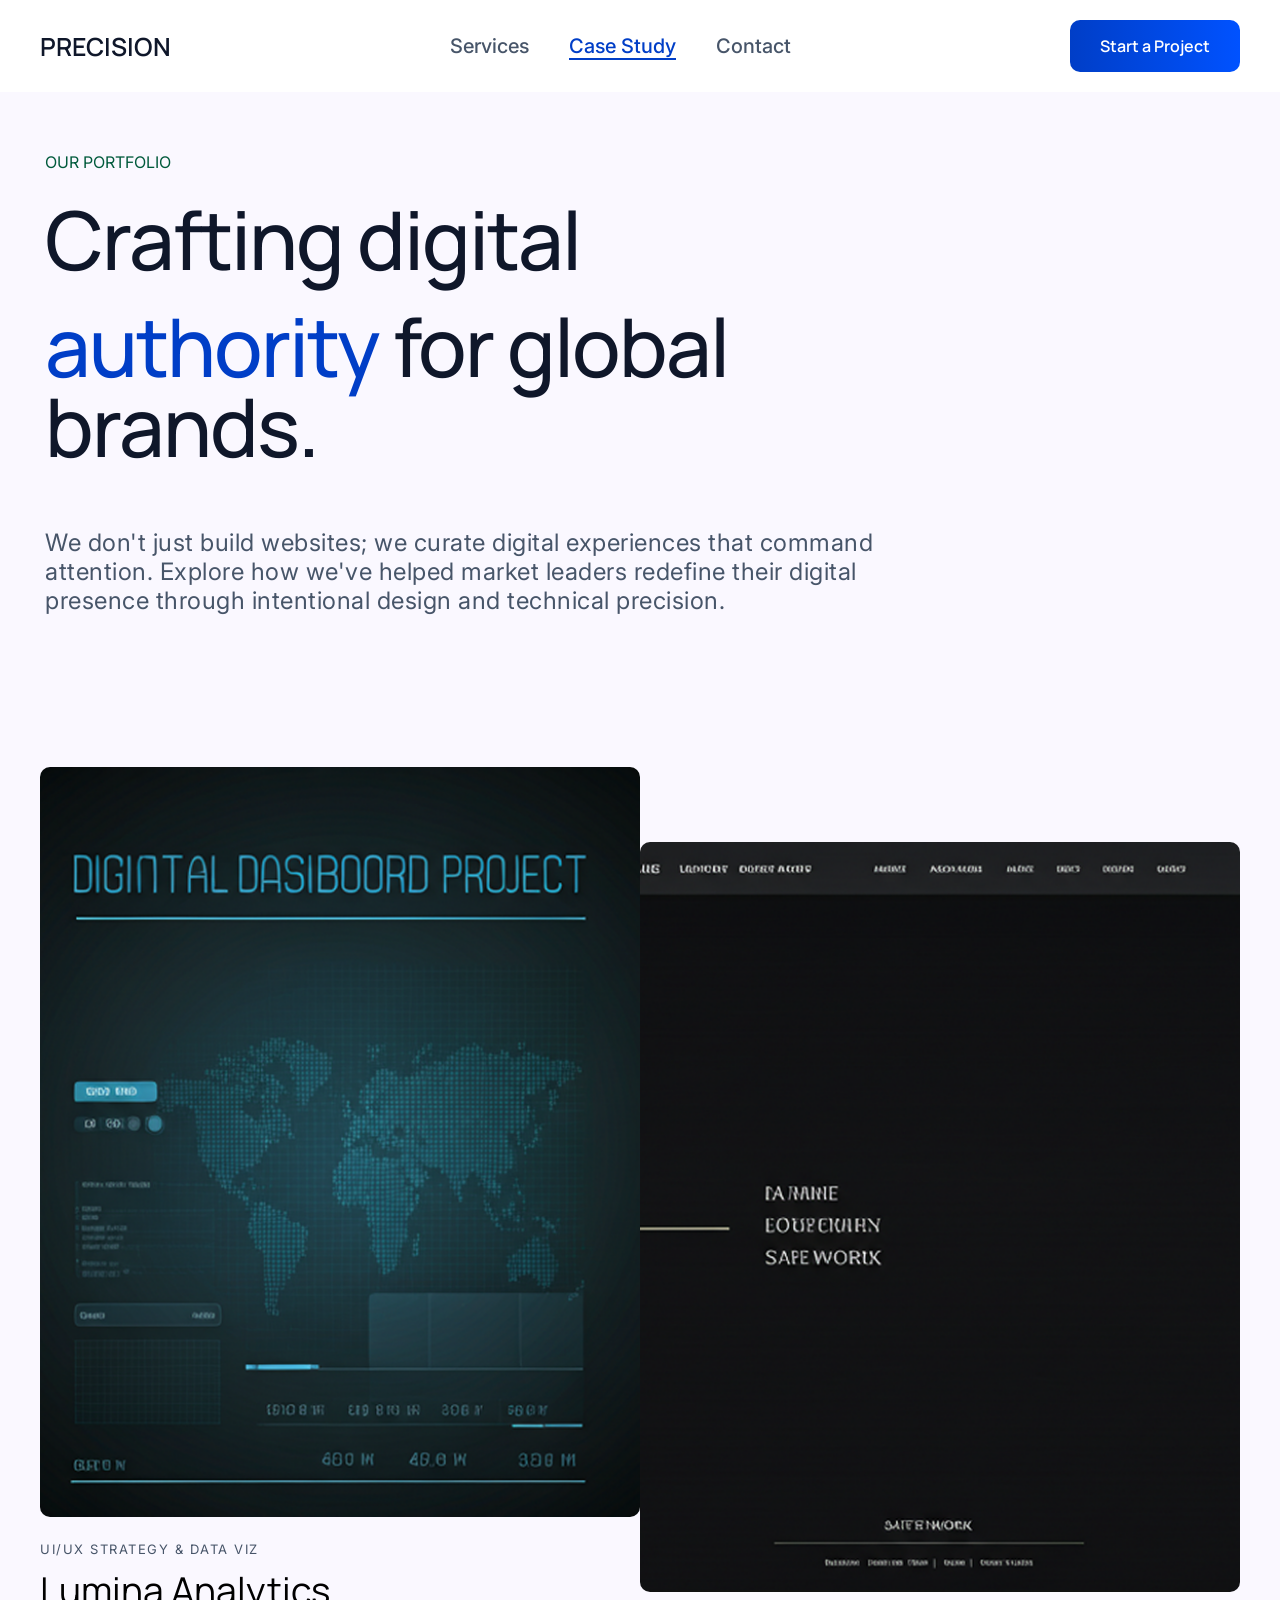
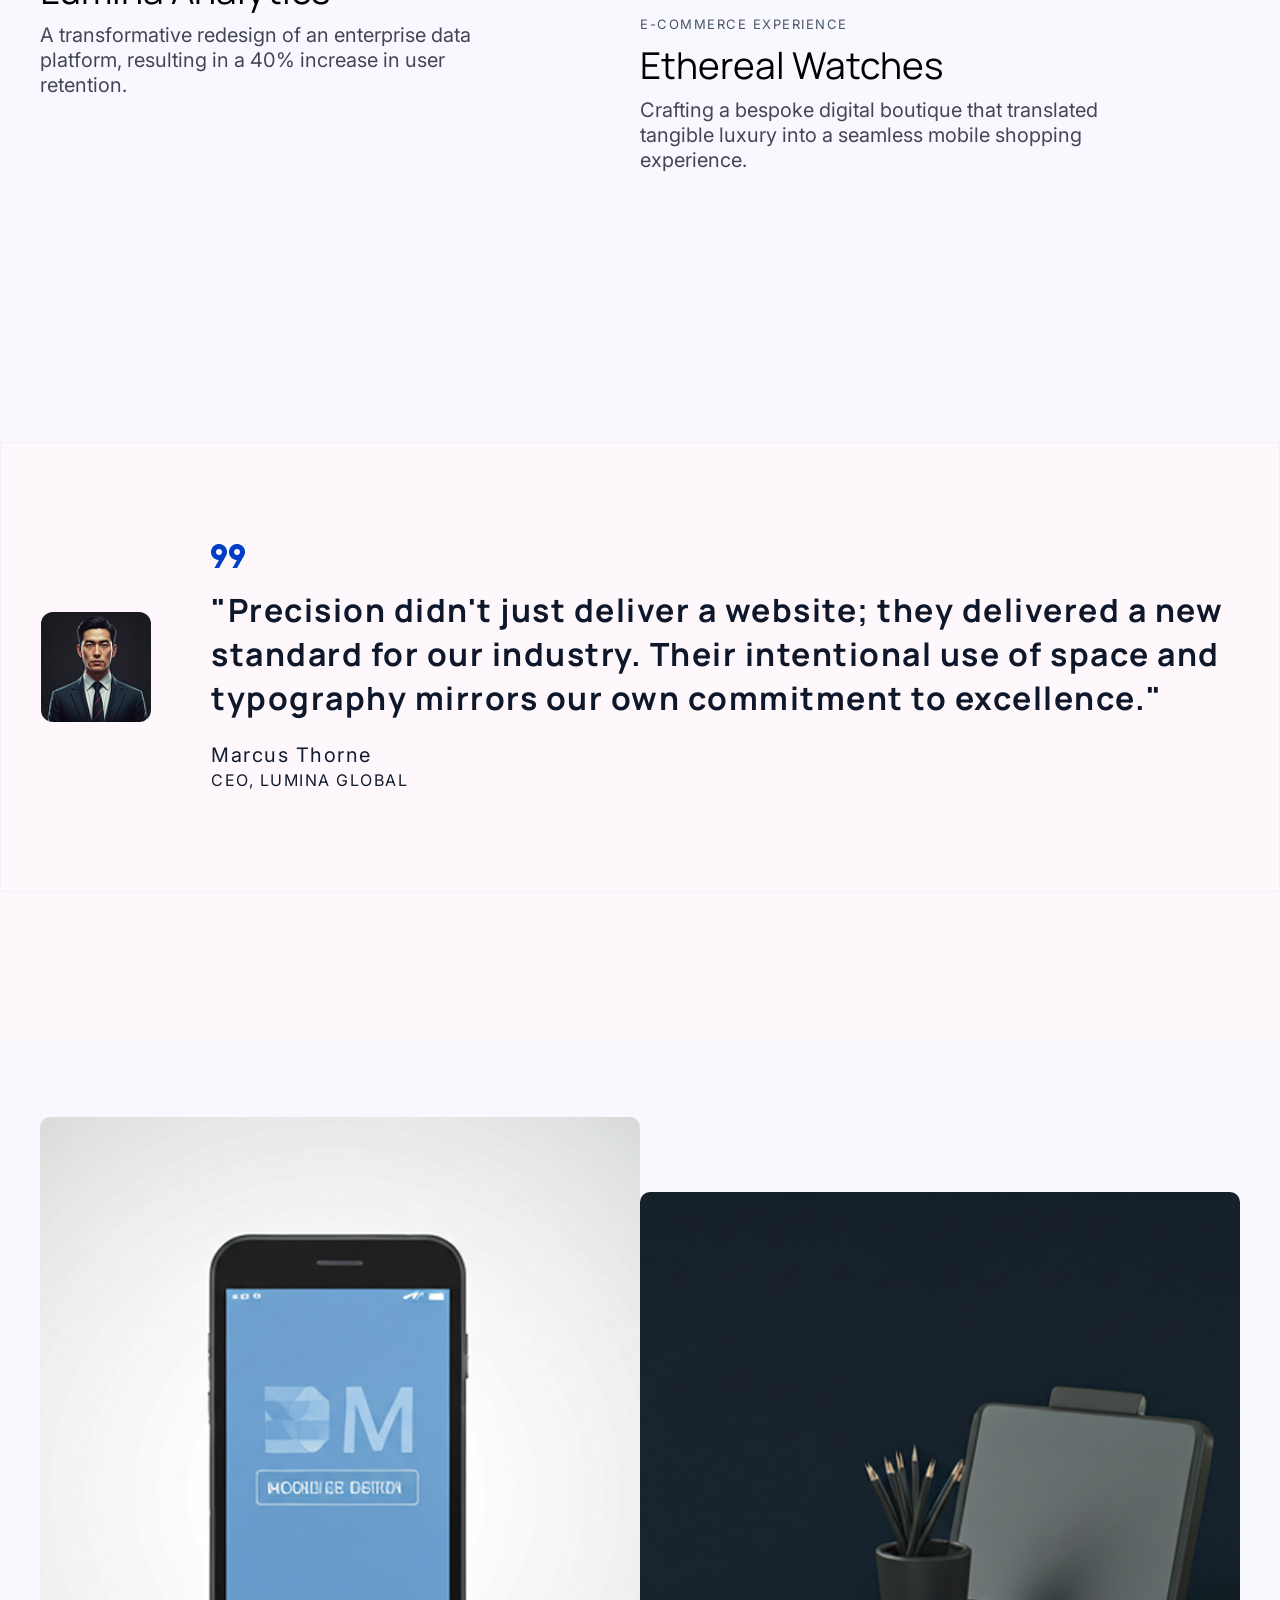
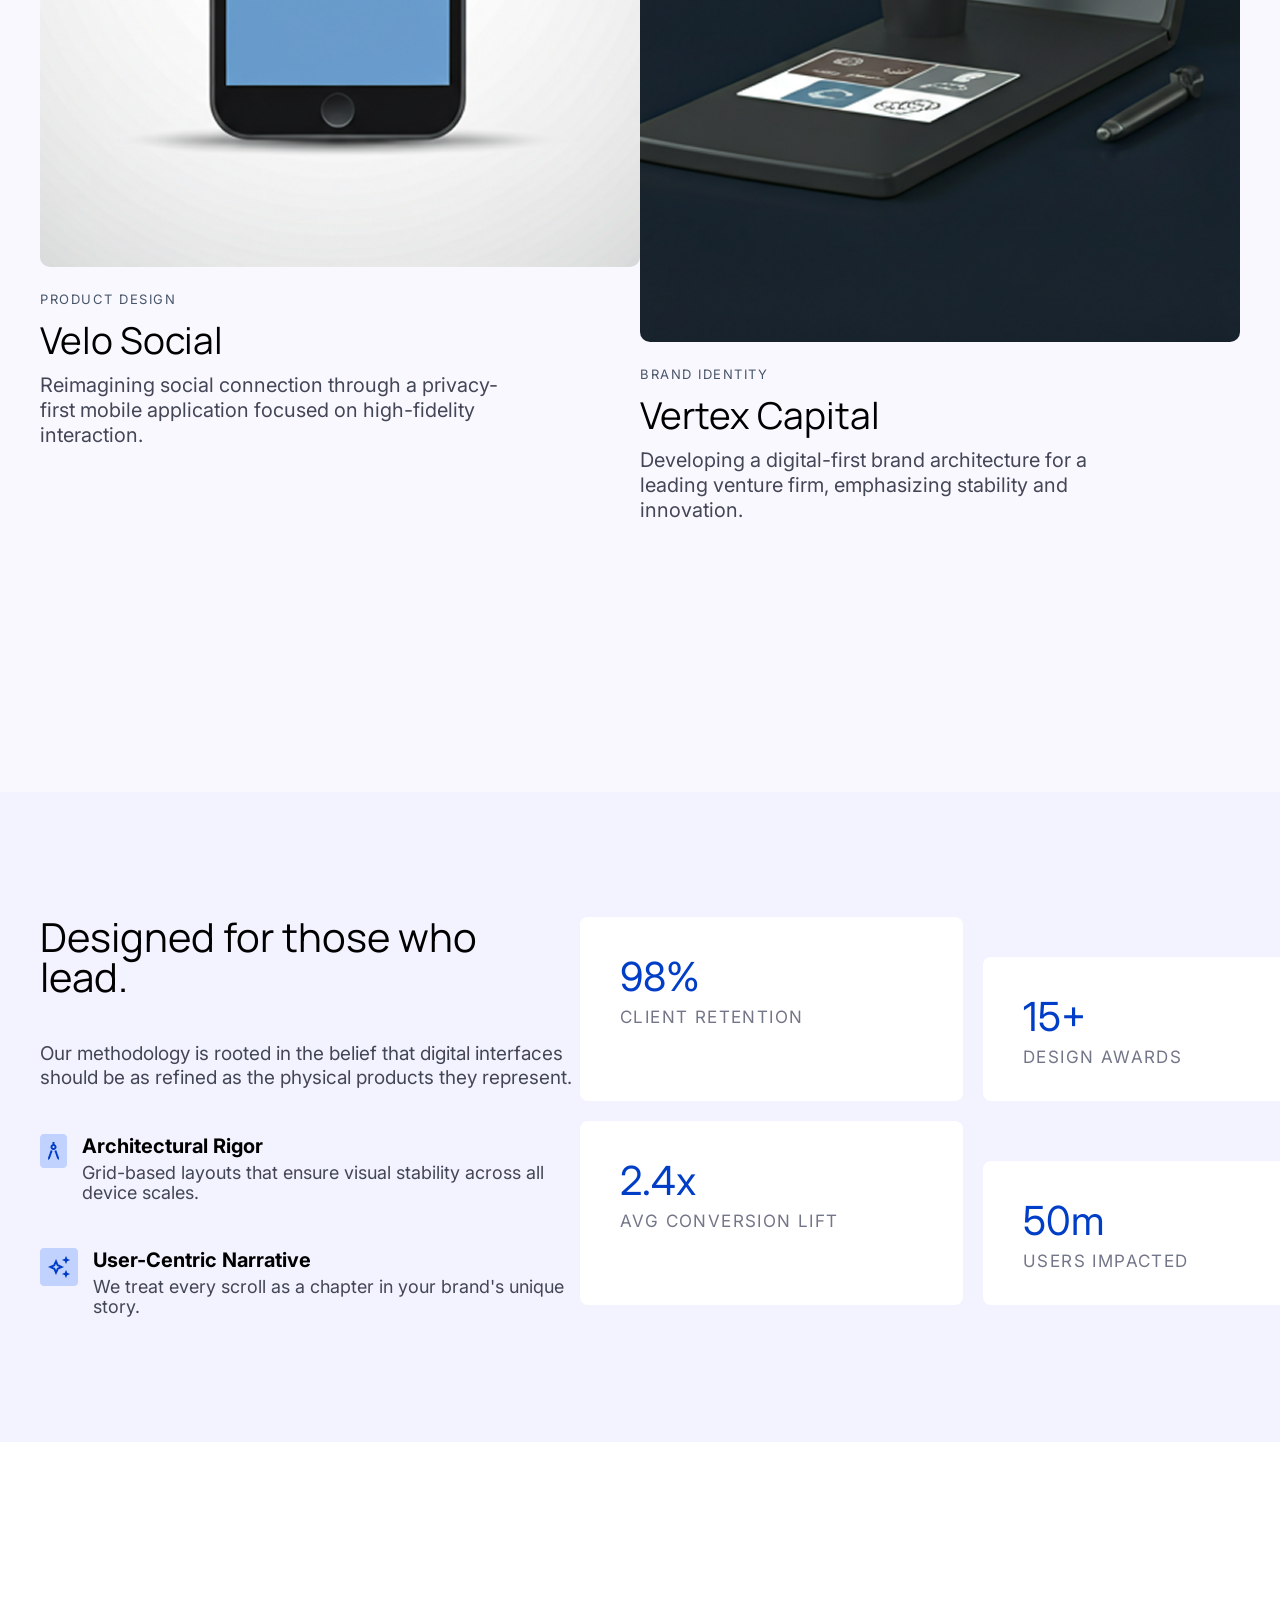
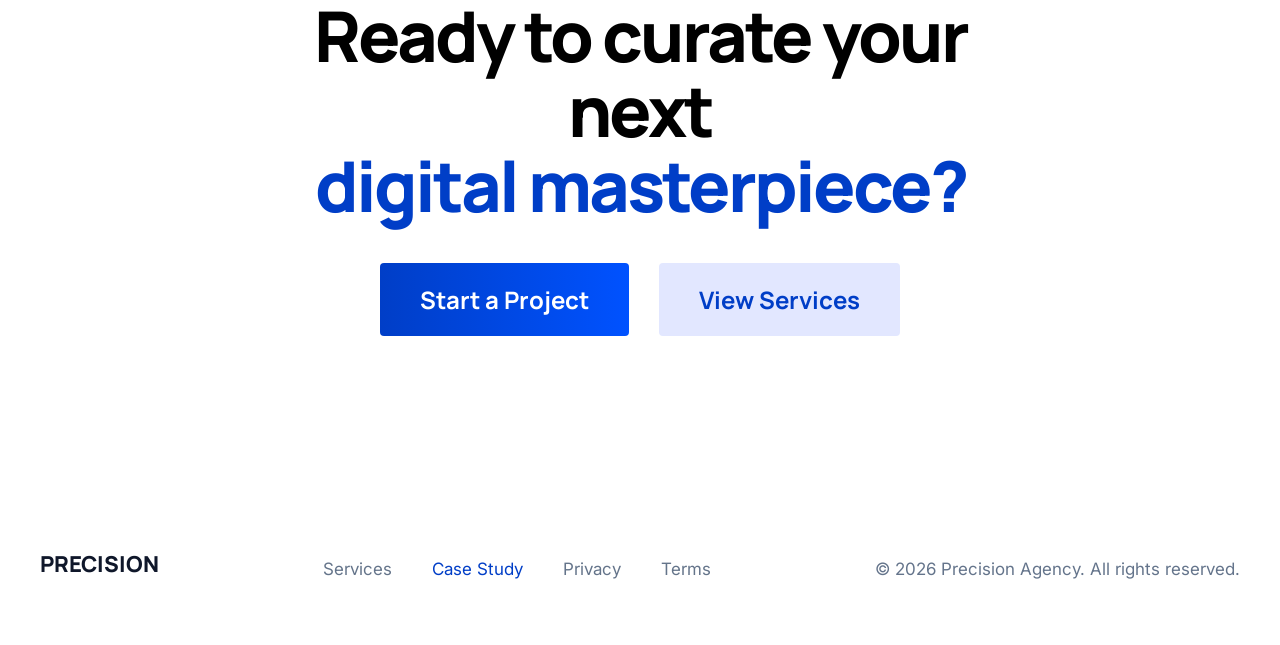
==== commit 0fe658bb: "Case study page fully done" ====
--- a/pages/caseStudy.html
+++ b/pages/caseStudy.html
@@ -25,7 +25,7 @@
         <div class="brand"><a href="home.html">PRECISION</a></div>
         <div class="nav">
             <a href="service.html">Services</a>
-            <a href="caseStudy.html">Case Study</a>
+            <a id="active" href="caseStudy.html">Case Study</a>
             <a href="contact.html">Contact</a>
         </div>
         <div class="start-btn"><button>Start a Project</button></div>
@@ -142,7 +142,7 @@
                 <div class="int">98%</div>
                 <div class="des">CLIENT RETENTION</div>
             </div>
-            <div class="box">
+            <div class="box2">
                 <div class="int">15+</div>
                 <div class="des">DESIGN AWARDS</div>
             </div>
@@ -150,9 +150,38 @@
                 <div class="int">2.4x</div>
                 <div class="des">AVG CONVERSION LIFT</div>
             </div>
-            <div class="box">
+            <div class="box4">
                 <div class="int">50m</div>
                 <div class="des">USERS IMPACTED</div>
+            </div>
+        </div>
+    </div>
+
+    <div class="project2">
+        <div class="box">
+            <h1>Ready to curate your next
+                <br><span style="color: #003EC7;">digital masterpiece?</span>
+            </h1>
+            <div class="but">
+                <button>Start a Project</button>
+                <button class="test">View Services</button>
+            </div>
+        </div>
+    </div>
+
+    <div class="footer2">
+        <div class="content">
+            <div class="left">
+                <div class="brand"><a href="#">PRECISION</a></div>
+            </div>
+            <div class="middle">
+                <a href="service.html">Services</a>
+                <a style="color: #003EC7;" href="caseStudy.html">Case Study</a>
+                <a href="#">Privacy</a>
+                <a href="#">Terms</a>
+            </div>
+            <div class="right">
+                <p>© 2026 Precision Agency. All rights reserved.</p>
             </div>
         </div>
     </div>
--- a/pages/style.css
+++ b/pages/style.css
@@ -347,6 +347,12 @@
     color: #434656;
 }
 
+.next {
+
+    position: relative;
+    top: 100px;
+}
+
 
 
 /* Project Section */
@@ -453,6 +459,13 @@
 
 }
 
+#active {
+    color: #003EC7;
+    text-decoration: underline;
+    text-decoration-thickness: 2px;
+    text-underline-offset: 5px;
+}
+
 /* <========================>*/
 .casestudy {
     background-color: rgb(254, 248, 253);
@@ -600,7 +613,7 @@
 
 
 .casestudy .banner {
-    margin: 25px 0;
+    margin: 25px 0 0 0;
     height: 650px;
     display: flex;
     align-items: center;
@@ -612,9 +625,9 @@
 .casestudy .banner .texts {
     display: flex;
     width: 45%;
-    height: 500px;
+    height: 400px;
     flex-direction: column;
-    justify-content: space-around;
+    justify-content: space-between;
 }
 
 .casestudy .first {
@@ -660,13 +673,12 @@
 }
 
 .casestudy .banner .boxes {
-    padding: 30px 0;
     width: 55%;
-    height: 500px;
+    height: 400px;
     display: grid;
     grid-template-columns: 383px 383px;
     grid-template-rows: 184px 184px;
-    gap: 30px;
+    gap: 20px;
 }
 
 .casestudy .boxes .box {
@@ -676,7 +688,7 @@
 
 }
 
-.casestudy .boxes .box .int {
+.casestudy .boxes .int {
     font-family: 'Inter', sans-serif;
     font-weight: 400;
     font-size: 40px;
@@ -685,11 +697,136 @@
     margin-bottom: 10px;
 }
 
-.casestudy .boxes .box .des {
+.casestudy .boxes .des {
     font-family: 'Inter', sans-serif;
     font-weight: 400;
     font-size: 17px;
     letter-spacing: 1.4px;
     line-height: 20px;
     color: #737688;
+}
+
+.box2,
+.box4 {
+    background-color: white;
+    height: 144px;
+    padding: 40px 0 0 40px;
+    border-radius: 8px;
+    align-self: end;
+}
+
+.casestudy .project2 {
+    height: 650px;
+    background-color: white;
+}
+
+
+.project2 {
+    display: flex;
+    justify-content: center;
+    align-items: center;
+    height: 850px;
+    background-color: #FAF8FF;
+}
+
+.project2 .box {
+    display: flex;
+    flex-direction: column;
+    justify-content: center;
+    align-items: center;
+    width: 100%;
+    gap: 40px;
+    height: 500px;
+    background-color: white;
+    border-radius: 32px;
+    padding: 300px;
+}
+
+.project2 .box h1 {
+    text-align: center;
+    font-family: 'Manrope', sans-serif;
+    font-weight: 900;
+    font-size: 70px;
+    line-height: 75px;
+    letter-spacing: -3px;
+    color: black;
+}
+
+
+.project2 .box .but {
+    display: flex;
+    gap: 30px;
+}
+
+.project2 .box button {
+    font-family: 'Manrope', sans-serif;
+    font-weight: 700;
+    font-size: 24px;
+    color: white;
+    background: linear-gradient(to right, #003EC7, #0052FF);
+    padding: 20px 40px;
+    border: none;
+    border-radius: 4px;
+}
+
+.project2 .box .test {
+    font-family: 'Manrope', sans-serif;
+    font-weight: 700;
+    font-size: 24px;
+    color: #003EC7;
+    background: #E2E7FF;
+    padding: 20px 40px;
+    border: none;
+    border-radius: 4px;
+}
+
+.footer2 {
+    display: flex;
+    justify-content: space-between;
+    align-items: center;
+    padding: 40px;
+    background-color: white;
+    height: 153px;
+}
+
+.footer2 .content {
+    display: flex;
+    justify-content: space-between;
+    align-items: center;
+    width: 100%;
+}
+
+.footer2 .content .brand {
+    margin-bottom: 10px;
+}
+
+.footer2 .content .brand a {
+    font-family: 'Manrope', sans-serif;
+    font-weight: 900;
+    font-size: 22px;
+    color: #0F172A;
+    text-decoration: none;
+    margin-bottom: 10px;
+}
+
+.footer2 .content p {
+    font-family: 'Inter', sans-serif;
+    font-weight: 400;
+    font-size: 17px;
+    color: #64748B;
+}
+
+
+.footer2 .content .middle {
+    display: flex;
+    gap: 40px;
+}
+
+.footer2 .content .middle a {
+    font-family: 'Inter', sans-serif;
+    font-weight: 400;
+    font-size: 17px;
+    color: #64748A;
+    text-decoration: none;
+
 }
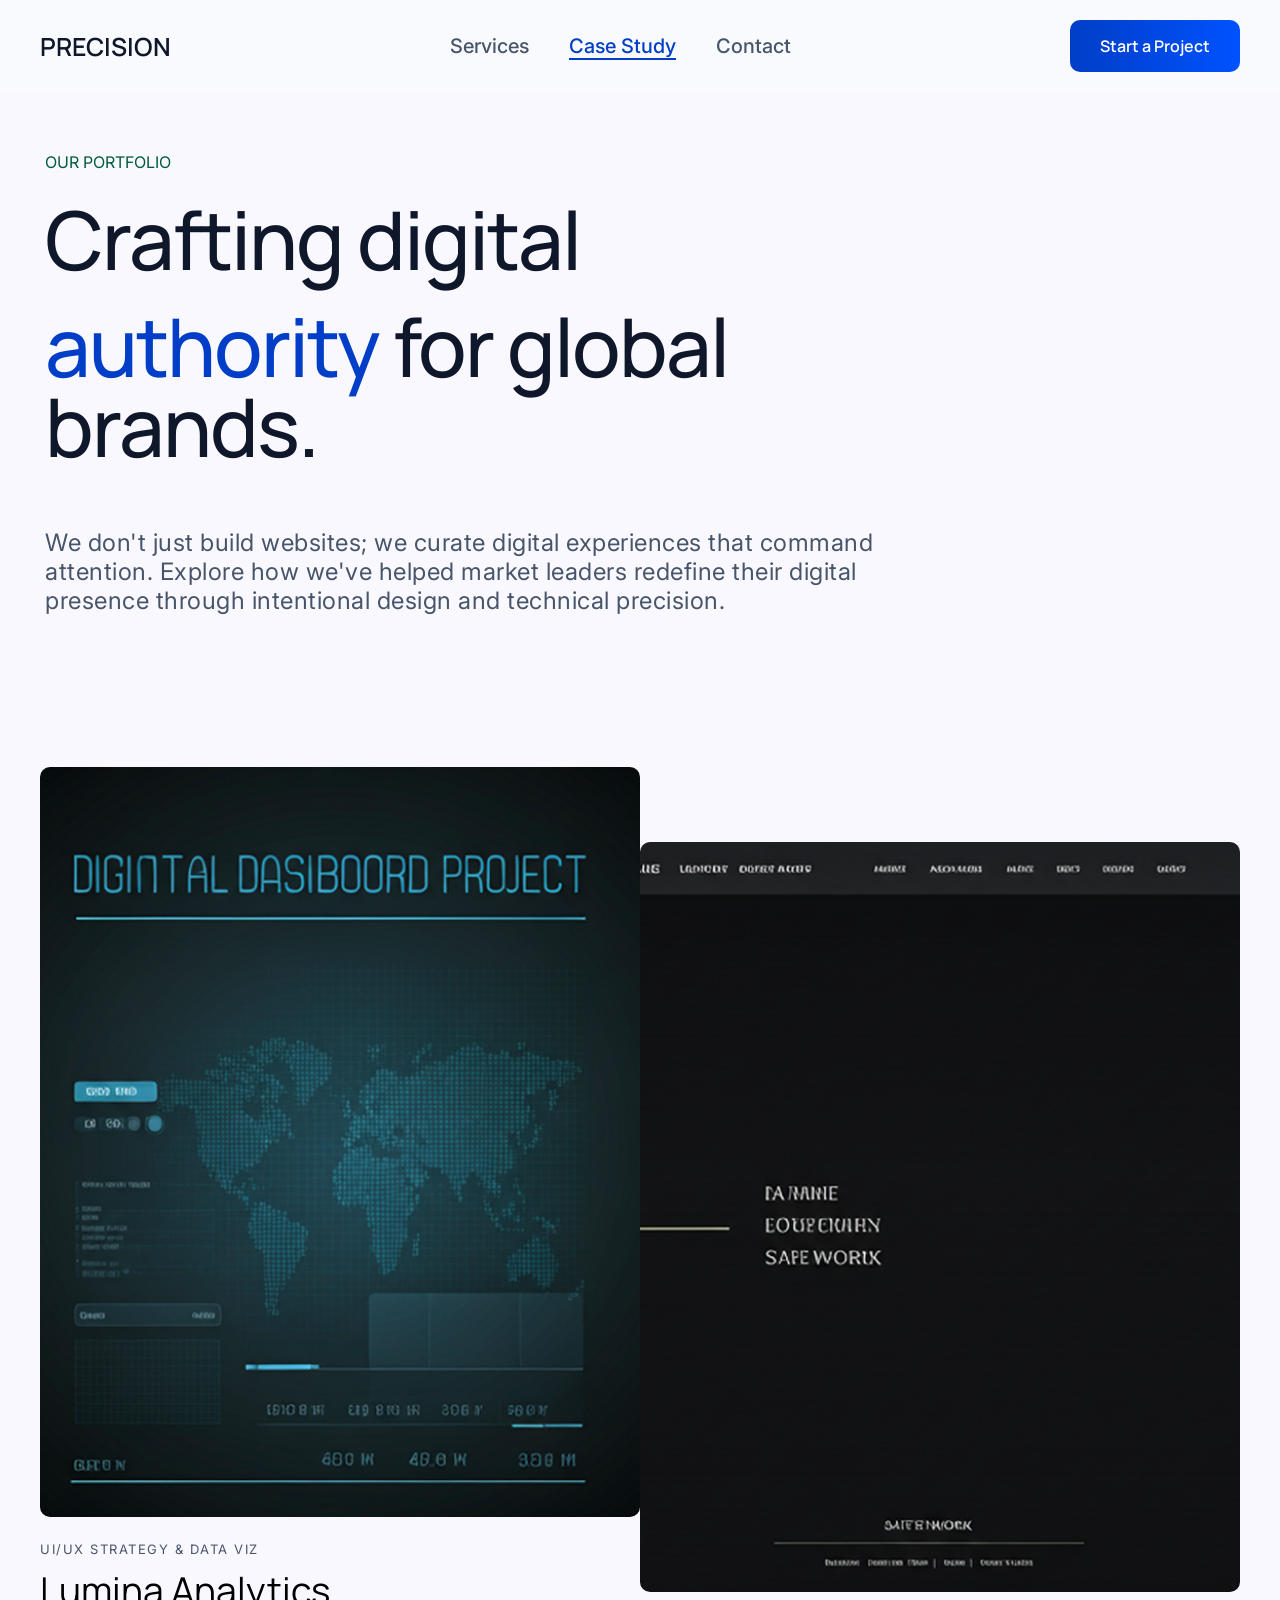
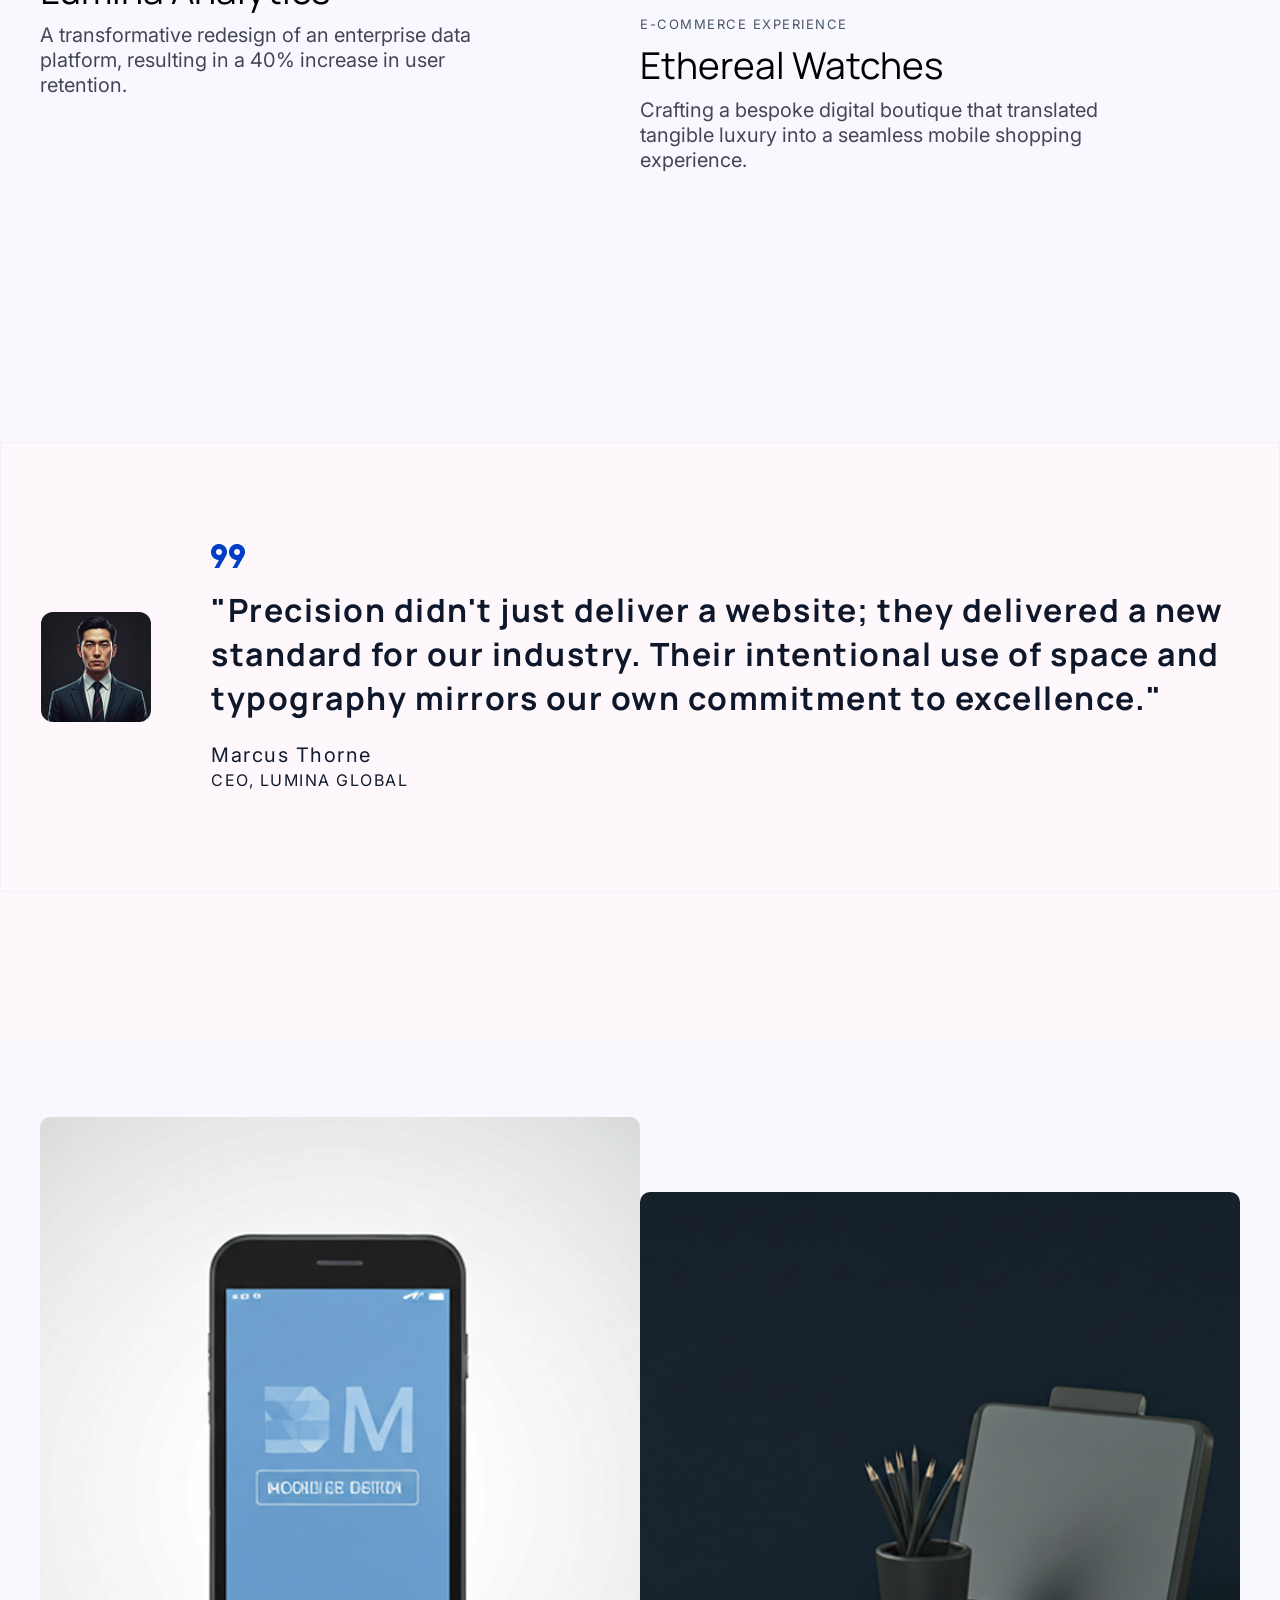
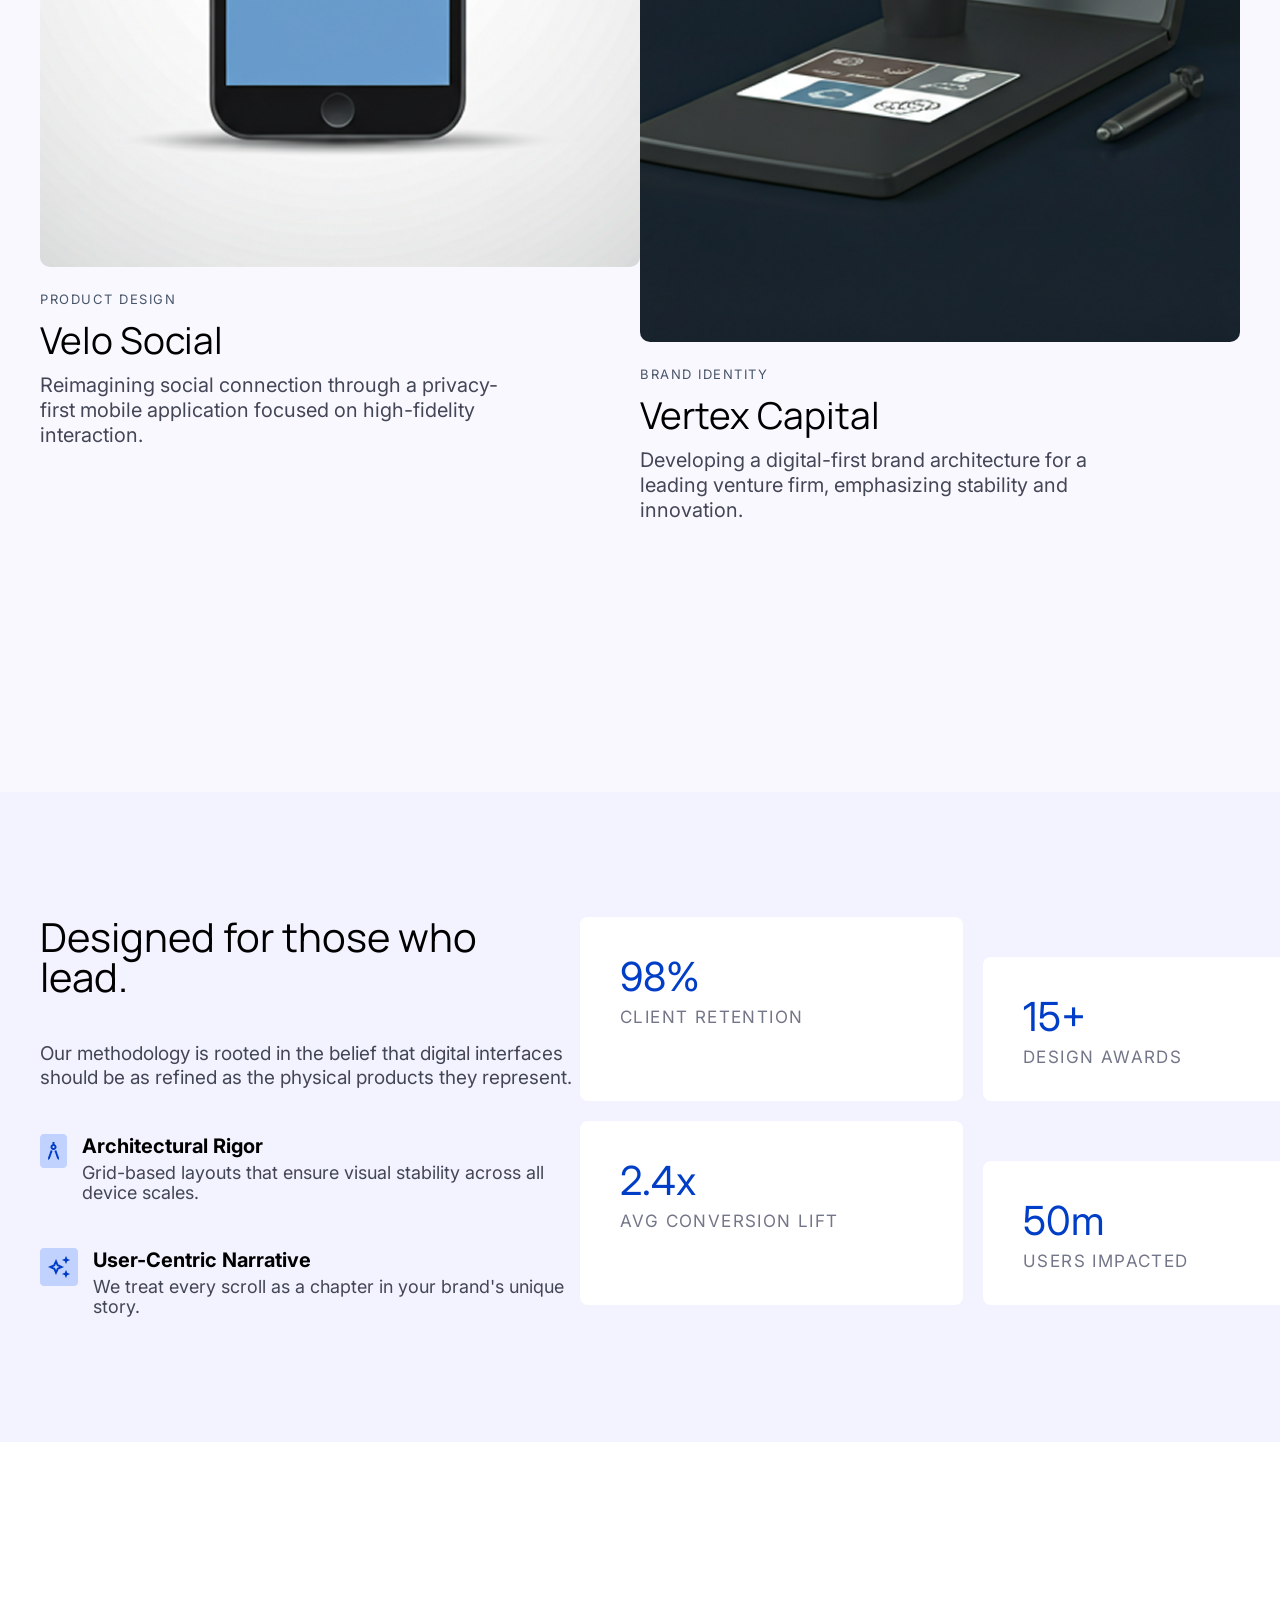
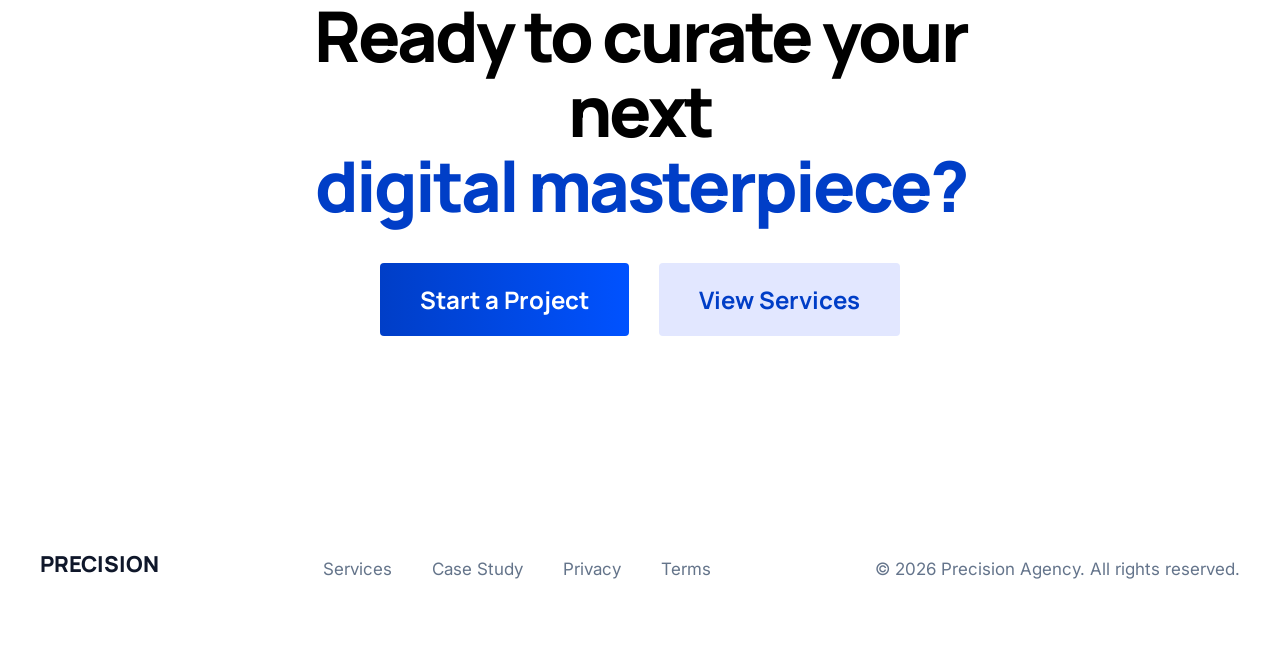
==== commit 6761af9b: "Everything is in place and everything is finall completed" ====
--- a/pages/caseStudy.html
+++ b/pages/caseStudy.html
@@ -176,7 +176,7 @@
             </div>
             <div class="middle">
                 <a href="service.html">Services</a>
-                <a style="color: #003EC7;" href="caseStudy.html">Case Study</a>
+                <a href="caseStudy.html">Case Study</a>
                 <a href="#">Privacy</a>
                 <a href="#">Terms</a>
             </div>
--- a/pages/style.css
+++ b/pages/style.css
@@ -16,7 +16,7 @@
     justify-content: space-between;
     align-items: center;
     height: 92px;
-    background-color: white;
+    background-color: #f8fafd;
     padding: 0 40px;
 }
 
@@ -125,16 +125,40 @@
 
 
 .heroimage {
+    padding: 20px 0;
     width: 45%;
-    height: 700px;
+    height: 800px;
     background-color: rgb(254, 248, 253);
 }
 
 .heroimage img {
     width: 100%;
     height: 100%;
-    border-radius: 20px;
+    border-radius: 10px;
     object-fit: cover;
+}
+
+.heroimage .herobackground img{
+    border-top-right-radius: 0;
+}
+
+.heroimage .herobackground{
+    transform: rotate(1deg);
+    position: absolute;
+    z-index: 0;
+    width: 45%;
+    height: 100%;
+    opacity: .4;
+    right: 7px;
+    
+}
+.heroimage .front{
+    transform: rotate(-2deg);
+    position: absolute;
+    z-index: 1;
+    width: 45%;
+   
+    right: 40px;
 }
 
 /* Toolkit Section */
@@ -413,7 +437,7 @@
     justify-content: space-between;
     align-items: center;
     padding: 40px;
-    background-color: white;
+    background-color: #f8fafc;
     height: 153px;
 }
 
@@ -829,4 +853,838 @@
     color: #64748A;
     text-decoration: none;
 
+}
+
+/* <=========================================>*/
+
+.service {
+    background-color: #faf8ff;
+}
+
+.service .header .right {
+    display: flex;
+    align-items: center;
+    gap: 40px;
+}
+
+.service .header .brand a {
+    font-weight: 800;
+    letter-spacing: -1px;
+}
+
+.service .header .nav a {
+    font-weight: 400;
+}
+
+
+.service .textpart {
+    height: 300px;
+    display: flex;
+    align-items: center;
+    justify-content: space-between;
+    padding: 0 40px;
+    background-color: #faf8ff;
+    margin-bottom: 155px;
+}
+
+.service .textpart .big {
+    height: inherit;
+    display: flex;
+    flex-direction: column;
+    justify-content: space-between;
+    padding: 65px 0 0 0;
+}
+
+.service .textpart .small {
+    height: inherit;
+    display: flex;
+    flex-direction: column;
+    justify-content: end;
+}
+
+.service .textpart .big p {
+    font-family: 'Inter', sans-serif;
+    font-size: 14px;
+    font-weight: 400;
+    line-height: 18px;
+    letter-spacing: .6px;
+    color: #005A3C;
+}
+
+.service .textpart .big h1 {
+    font-family: 'Manrope', sans-serif;
+    font-size: 84px;
+    font-weight: 400;
+    line-height: 78px;
+    color: #131B2E;
+}
+
+.service .textpart .small {
+    font-family: 'Inter', sans-serif;
+    font-size: 22px;
+    font-weight: 400;
+    line-height: 36px;
+    color: #434656;
+}
+
+
+.service .first {
+    height: 750px;
+    padding: 0 40px;
+    display: flex;
+    margin-bottom: 225px;
+
+}
+
+.service .first .left {
+    width: 50%;
+    height: inherit;
+    display: flex;
+    flex-direction: column;
+    gap: 35px;
+}
+
+.service .first .right {
+    height: inherit;
+    width: 50%;
+}
+
+.service .first .right img {
+    width: 100%;
+    height: 100%;
+    object-fit: cover;
+    border-radius: 10px;
+}
+
+.service .first .left .count {
+    font-family: 'Inter', sans-serif;
+    font-size: 14px;
+    font-weight: 400;
+    line-height: 18px;
+    letter-spacing: .6px;
+    color: #C3C5D9;
+}
+
+.service .first .left .head {
+    font-family: 'Manrope', sans-serif;
+    font-size: 40px;
+    font-weight: 400;
+    line-height: 40px;
+    letter-spacing: -0.9px;
+    color: #131B2E;
+}
+
+.service .first .left .desc {
+    font-family: 'Inter', sans-serif;
+    font-size: 24px;
+    font-weight: 400;
+    line-height: 32.5px;
+    color: #434656;
+}
+
+.service .first .icons {
+    display: flex;
+    flex-direction: column;
+    height: 128px;
+}
+
+.service .first .text {
+    display: flex;
+    gap: 20px;
+    height: 50px;
+}
+
+.service .first .left .id {
+    font-family: 'Inter', sans-serif;
+    font-size: 18px;
+    font-weight: 600;
+    line-height: 24px;
+    color: #434656;
+}
+
+
+.service .second {
+    height: 450px;
+    padding: 0 40px;
+    display: flex;
+    gap: 75px;
+    margin-bottom: 225px;
+
+}
+
+.service .second .left {
+    width: 50%;
+    height: 100%;
+    display: flex;
+    flex-direction: column;
+    gap: 30px;
+    padding: 20px 0;
+}
+
+.service .second .right {
+    height: 100%;
+    width: 50%;
+    display: flex;
+    align-items: end;
+}
+
+.service .second .right img {
+    width: 100%;
+    height: 365px;
+    object-fit: fill;
+    border-radius: 10px;
+}
+
+.service .second .left .count {
+    font-family: 'Inter', sans-serif;
+    font-size: 14px;
+    font-weight: 400;
+    line-height: 18px;
+    letter-spacing: .6px;
+    color: #C3C5D9;
+}
+
+.service .second .left .head {
+    font-family: 'Manrope', sans-serif;
+    font-size: 40px;
+    font-weight: 400;
+    line-height: 40px;
+    letter-spacing: -0.9px;
+    color: #131B2E;
+}
+
+.service .second .left .desc {
+    font-family: 'Inter', sans-serif;
+    font-size: 26px;
+    font-weight: 400;
+    line-height: 34.5px;
+    color: #434656;
+    margin-bottom: 25px;
+}
+
+.service .second .left .blue {
+    font-family: 'Inter', sans-serif;
+    font-size: 20px;
+    font-weight: 400;
+    line-height: 24px;
+    color: #003EC7;
+
+}
+
+.service .second .left .black {
+    font-family: 'Inter', sans-serif;
+    font-size: 20px;
+    font-weight: 400;
+    line-height: 24px;
+    color: #434656;
+
+}
+
+.service .extras {
+    display: flex;
+    padding: 0 40px;
+    gap: 40px;
+    height: 400px;
+    margin-bottom: 100px;
+}
+
+.service .extras .left {
+    display: flex;
+    flex-direction: column;
+    gap: 20px;
+}
+
+.service .extras .left .count {
+    font-family: 'Inter', sans-serif;
+    font-size: 14px;
+    font-weight: 400;
+    line-height: 18px;
+    letter-spacing: .6px;
+    color: #C3C5D9;
+}
+
+.service .extras .left .head {
+    font-family: 'Manrope', sans-serif;
+    font-size: 37px;
+    font-weight: 400;
+    line-height: 36px;
+    color: #131B2E;
+}
+
+.service .extras .left .desc {
+    font-family: 'Inter', sans-serif;
+    font-size: 18px;
+    font-weight: 400;
+    line-height: 24px;
+    color: #434656;
+    margin-bottom: 25px;
+}
+
+.service .third {
+    background-color: #f2f3ff;
+    width: 50%;
+    padding: 70px 0 0 60px;
+    border-radius: 8px;
+    height: 95%;
+}
+
+.service .fourth {
+    width: 50%;
+    padding: 70px 0 0 60px;
+    border-radius: 8px;
+    background-color: #003EC7;
+}
+
+.service .extras button {
+    border: none;
+    font-family: 'Inter';
+    background: #E2E7FF;
+    color: #003EC7;
+    font-weight: 600;
+    font-size: 15px;
+    padding: 10px 20px;
+    border-radius: 50px;
+    margin-right: 10px;
+}
+
+.service .extras .fourth .count {
+    color: #B7C4FF;
+}
+
+.service .extras .fourth .head {
+    color: white;
+}
+
+.service .extras .fourth .desc {
+    color: #DFE3FF;
+    letter-spacing: .5px;
+}
+
+.service .extras .fourth .bot {
+    color: #DFE3FF;
+    font-family: 'Inter', sans-serif;
+    font-size: 18px;
+    font-weight: 700;
+    line-height: 24px;
+    width: 496px;
+}
+
+.service .extras .all {
+    height: 90px;
+    width: 580px;
+    margin-top: 7px;
+    display: flex;
+    align-items: center;
+    justify-content: space-between;
+    border-top: 1px solid #DFE3FF33;
+}
+
+.service .project2 {
+    margin: 225px 0;
+    height: 750px;
+
+}
+
+.service .project2 .box {
+    height: 750px;
+    display: flex;
+    padding: 0;
+    justify-content: center;
+    align-items: center;
+    margin: 0 40px;
+    border-radius: 10px;
+    background-color: white;
+
+}
+
+.service .project2 .box p {
+    font-family: 'Inter', sans-serif;
+    font-size: 14px;
+    font-weight: 700;
+    line-height: 18px;
+    letter-spacing: 1.2px;
+    color: #005A3C;
+}
+
+.service .project2 .box h1 {
+    font-family: 'Manrope', sans-serif;
+    font-size: 54px;
+    font-weight: 700;
+    line-height: 54px;
+    letter-spacing: -2.4px;
+    color: #131B2E;
+}
+
+.service .project2 .box .para {
+    font-family: 'Inter', sans-serif;
+    font-size: 24px;
+    font-weight: 400;
+    line-height: 32.5px;
+    color: #434656;
+    text-align: center;
+}
+
+.service .bottombox {
+    display: flex;
+    justify-content: center;
+    align-items: center;
+    gap: 40px;
+}
+
+.service .bottombox .botbox {
+
+    border-radius: 10px;
+    display: flex;
+    flex-direction: column;
+    align-items: baseline;
+    height: 250px;
+    justify-content: center;
+    gap: 20px;
+}
+
+.service .bottombox .botbox h1 {
+    font-family: 'Manrope', sans-serif;
+    font-size: 22px;
+    font-weight: 400;
+    line-height: 28px;
+    letter-spacing: -0.5px;
+    color: #131B2E;
+}
+
+.service .bottombox .botbox p {
+    font-family: 'Inter', sans-serif;
+    font-size: 16px;
+    font-weight: 400;
+    line-height: 24px;
+    color: #434656;
+}
+
+.service .bottombox .botbox img {
+
+    width: 50px;
+    height: 50px;
+}
+
+.service .project-next {
+    display: flex;
+    justify-content: center;
+    align-items: center;
+    padding: 0 40px;
+    border-radius: 32px;
+    height: 650px;
+    background-color: #faf8ff;
+}
+
+.project-next .box {
+    display: flex;
+    flex-direction: column;
+    justify-content: center;
+    align-items: center;
+    width: 100%;
+    gap: 40px;
+    height: 600px;
+    background-color: #E2E7FF;
+
+    border-radius: 10px;
+}
+
+.project-next .box h1 {
+    text-align: center;
+    font-family: 'Manrope', sans-serif;
+    font-weight: 900;
+    font-size: 70px;
+    line-height: 75px;
+    letter-spacing: -3px;
+    color: black;
+}
+
+.project-next .box p {
+    text-align: center;
+    font-family: 'Manrope', sans-serif;
+    font-weight: 400;
+    font-size: 24px;
+    line-height: 32.5px;
+    color: #434656;
+}
+
+
+.project-next .box .but {
+    display: flex;
+    gap: 30px;
+    margin-top: 10px;
+}
+
+.project-next .box button {
+    font-family: 'Manrope', sans-serif;
+    font-weight: 700;
+    font-size: 22px;
+    color: white;
+    background-color: #003EC7;
+    padding: 20px 40px;
+    border: none;
+    border-radius: 4px;
+}
+
+
+.service .footer {
+    margin-top: 100px;
+}
+
+.service .but {
+    display: flex;
+    gap: 30px;
+    justify-content: center;
+    align-items: center;
+}
+
+.service .btnright {
+    display: flex;
+    justify-content: center;
+    align-items: center;
+    gap: 10px;
+}
+
+.service .line {
+    width: 40px;
+    border: 2px solid #005A3C;
+}
+
+/* <======================================> */
+
+.contact {
+    background: #faf8ff;
+}
+
+.contact .textpart {
+    display: flex;
+    flex-direction: column;
+    gap: 35px;
+    padding: 70px 40px 0 40px;
+    background-color: #faf8ff;
+    margin-bottom: 110px;
+
+}
+
+.contact .textpart .capsule {
+    font-family: 'Inter', sans-serif;
+    font-size: 14px;
+    font-weight: 400;
+    line-height: 28px;
+    letter-spacing: .6px;
+    color: #003EC7;
+    width: 160px;
+}
+
+.contact .textpart .big {
+    height: inherit;
+    display: flex;
+    flex-direction: column;
+    gap: 25px;
+}
+
+.contact .textpart .small {
+    display: flex;
+    flex-direction: column;
+}
+
+
+
+.contact .textpart .big h1 {
+    font-family: 'Manrope', sans-serif;
+    font-size: 84px;
+    font-weight: 800;
+    line-height: 80px;
+    color: #131B2E;
+    letter-spacing: -3.6px;
+}
+
+.contact .textpart .small {
+    font-family: 'Inter', sans-serif;
+    font-size: 22px;
+    font-weight: 400;
+    line-height: 36px;
+    color: #434656;
+}
+
+
+.form-section {
+    height: 750px;
+    padding: 0 40px;
+    display: grid;
+    grid-template-columns: 1.5fr 1fr;
+    grid-template-rows: 350px 1fr;
+    gap: 35px;
+
+}
+
+.form-section .form {
+    height: 710px;
+    padding: 65px 50px;
+    border-radius: 8px;
+    grid-column: 1 / 2;
+    grid-row: 1 / 3;
+    background-color: #FFFFFF;
+    display: flex;
+    flex-direction: column;
+    gap: 40px;
+}
+
+.contact .form .top {
+    display: flex;
+    justify-content: space-between;
+}
+
+.form-section .form .top .name {
+    display: flex;
+    flex-direction: column;
+    gap: 10px;
+}
+
+.form-section .form .email {
+    display: flex;
+    flex-direction: column;
+    gap: 10px;
+}
+
+.form-section .form p {
+    font-family: 'Inter', sans-serif;
+    font-size: 15px;
+    font-weight: 400;
+    line-height: 18px;
+    letter-spacing: .6px;
+    color: #434656;
+}
+
+
+
+.form-section .form .top input {
+    width: 350px;
+    padding: 20px 24px;
+    border-radius: 4px;
+    font-size: 18px;
+    outline: none;
+    border: none;
+    background-color: #eaedff;
+}
+
+.form-section .form .top input::placeholder {
+    color: #73768880;
+    opacity: 1;
+}
+
+.contact .middle {
+    display: flex;
+    flex-direction: column;
+    gap: 10px;
+}
+
+.form-section .middle .dropdown {
+    display: flex;
+    border-radius: 4px;
+    padding: 10px 24px;
+    background-color: #eaedff;
+    justify-content: space-between;
+    align-items: center;
+}
+
+.form-section .middle .dropdown p {
+    font-family: 'Inter', sans-serif;
+    font-size: 20px;
+    font-weight: 400;
+    line-height: 24px;
+    color: #131B2E;
+}
+
+.form-section .middle .dropdown .i span {
+    font-size: 40px;
+    color: #6b7280;
+}
+
+
+.form-section .bottom .textarea {
+    display: flex;
+    flex-direction: column;
+    gap: 10px;
+    width: 100%;
+    padding: 0;
+    background-color: white;
+    height: 220px;
+    margin: 0;
+}
+
+.form-section .bottom .textarea textarea {
+    height: 200px;
+    background-color: #eaedff;
+    resize: none;
+    outline: none;
+    border: none;
+    padding: 20px;
+    font-family: 'Inter', sans-serif;
+    font-size: 20px;
+    font-weight: 400;
+    line-height: 24px;
+    color: #73768880;
+}
+
+.form-section .but button {
+    border: none;
+    font-size: 20px;
+    font-weight: 700;
+    line-height: 26px;
+    background: linear-gradient(to right, #013EC7FF, #0252FFFF);
+    color: white;
+    padding: 20px 40px;
+    border-radius: 12px;
+}
+
+.form-section .detail {
+    border-radius: 8px;
+    height: 370px;
+    margin-top: 60px;
+    grid-column: 2 / 3;
+    grid-row: 1 / 2;
+    background-color: #F2F3FF;
+}
+
+.form-section .image {
+    display: flex;
+    height: 270px;
+    margin-top: 80px;
+    align-items: end;
+    justify-content: center;
+    border-radius: 8px;
+    grid-column: 2 / 3;
+    grid-row: 2 / 3;
+    background-color: #faf8ff;
+}
+
+.form-section .imagetop {
+    padding: 30px;
+    margin: 30px;
+    position: absolute;
+    z-index: 2;
+    background-color: #FFFFFFCC;
+    border-radius: 8px;
+    backdrop-filter: blur(7px);
+}
+
+.form-section .imagetop .uptext {
+    font-family: 'Inter', sans-serif;
+    font-size: 15px;
+    font-weight: 400;
+    line-height: 28px;
+    letter-spacing: .6px;
+    color: #005A3C;
+
+}
+
+.form-section .imagetop .downtext {
+    font-family: 'Inter', sans-serif;
+    font-size: 17px;
+    font-weight: 400;
+    line-height: 22px;
+    font-style: italic;
+    color: #131B2E;
+}
+
+.form-section .image img {
+    width: 100%;
+    height: 100%;
+    object-fit: cover;
+    border-radius: 8px;
+}
+
+.contact .content-container {
+    display: flex;
+    flex-direction: column;
+    height: 100%;
+    padding: 40px;
+    justify-content: space-between;
+}
+
+.contact .content-container .content {
+    display: flex;
+    gap: 20px;
+}
+
+.contact .content-container .map {
+    height: 60px;
+    width: 60px;
+}
+
+.contact .content-container .content .context h1 {
+    font-family: 'Inter', sans-serif;
+    font-size: 20px;
+    font-weight: 600;
+    line-height: 26px;
+    color: #131B2E;
+}
+
+.contact .content-container .content .context p {
+    font-family: 'Inter', sans-serif;
+    font-size: 20px;
+    font-weight: 400;
+    line-height: 26px;
+    color: #434656;
+}
+
+.contact .botimage {
+    height: 500px;
+    margin: 150px 0;
+    padding: 0 40px;
+    width: 100%;
+    display: flex;
+    justify-content: center;
+    align-items: center;
+
+
+}
+
+.contact .botimage img {
+    width: 100%;
+    height: 100%;
+    object-fit: fill;
+    border-radius: 20px;
+    z-index: 0;
+}
+
+.contact .botimage .imagetop {
+    display: flex;
+    align-items: center;
+    gap: 10px;
+    position: absolute;
+    z-index: 2;
+    background-color: #fff;
+    padding: 24px;
+    border-radius: 12px;
+}
+
+.contact .botimage .imagetop .logo {
+    width: 50px;
+    height: 50px;
+    border-radius: 5px;
+}
+
+.contact .botimage .imagetop .text {
+    font-family: 'Inter', sans-serif;
+    font-size: 20px;
+    font-weight: 700;
+    line-height: 26px;
+    color: #131B2E;
+}
+
+.contact .botimage .overlay {
+    position: absolute;
+    width: 95%;
+    height: 72%;
+    margin: 150px 0;
+    padding: 0 40px;
+    background-color: #D2D9F4;
+    opacity: .6;
+    z-index: 1;
+    border-radius: 20px;
+}
+
+.contact .footer2 .content .middle {
+    flex-direction: row;
 }
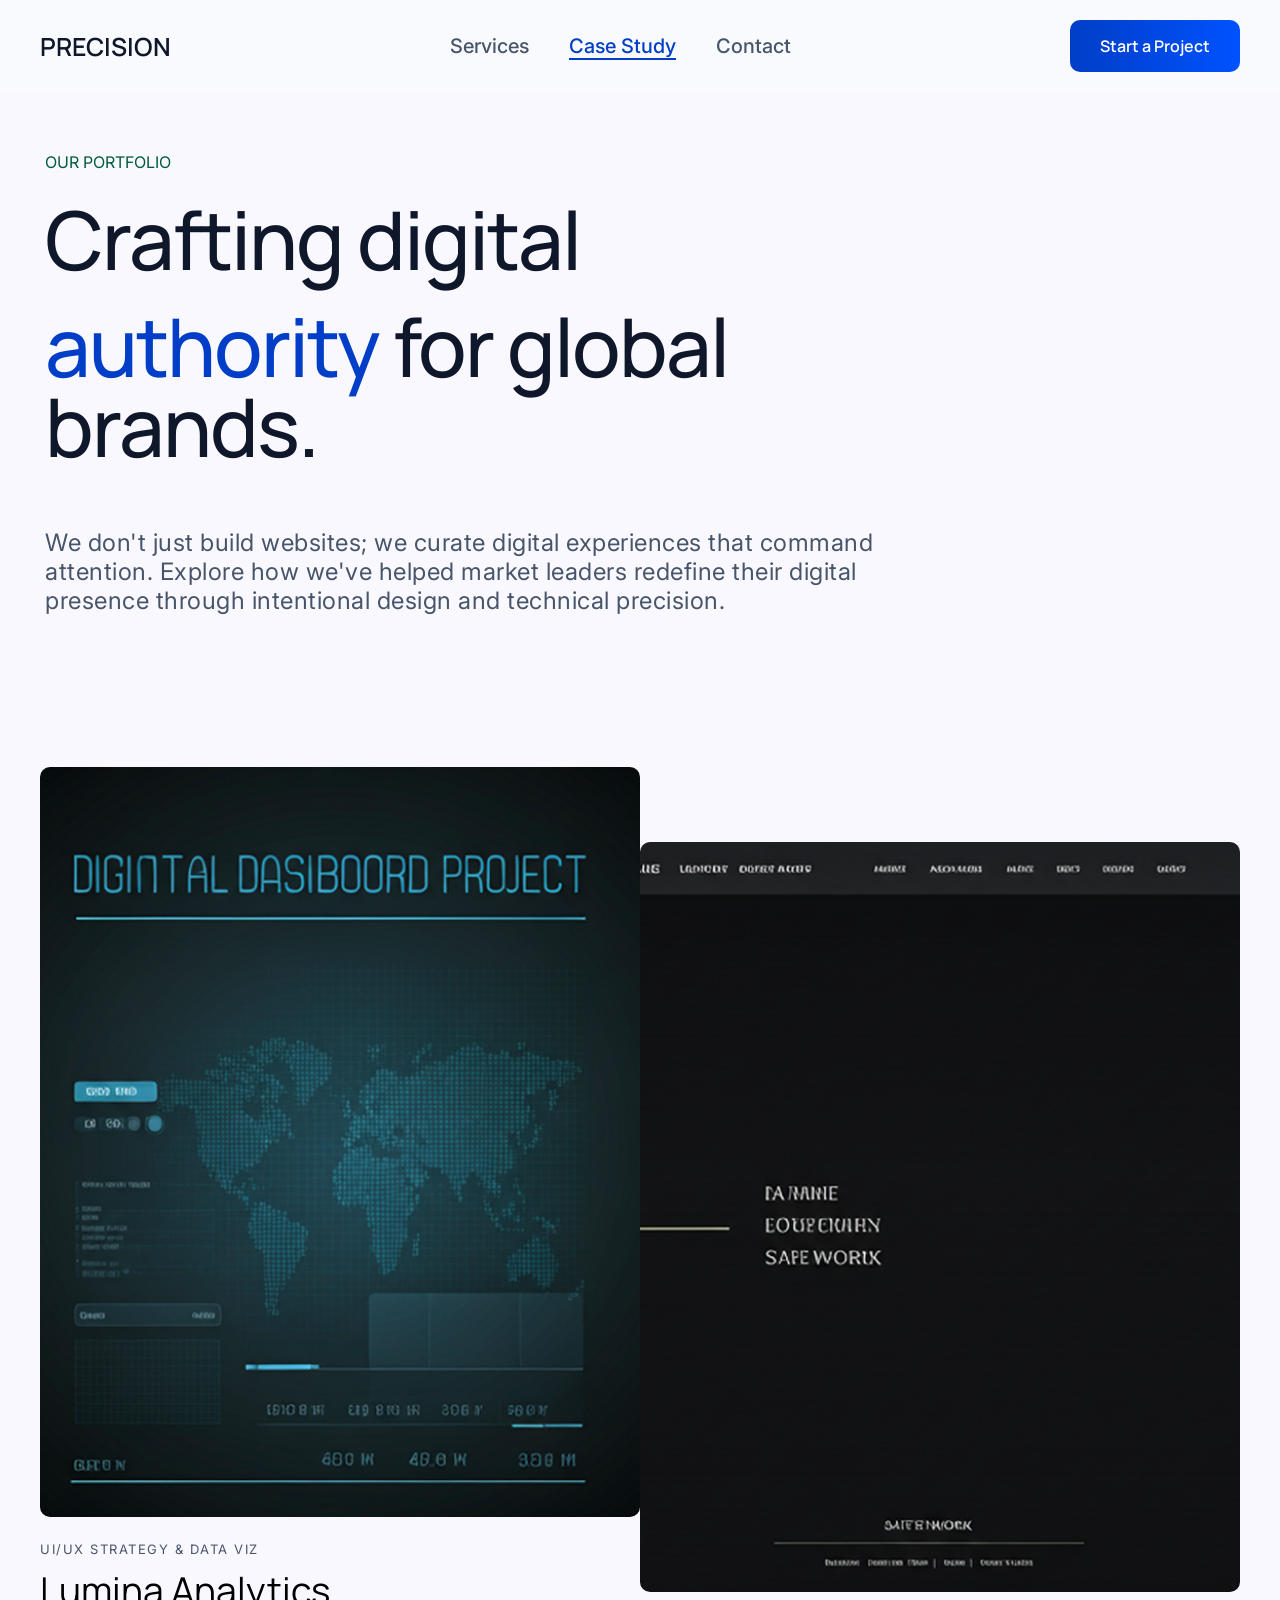
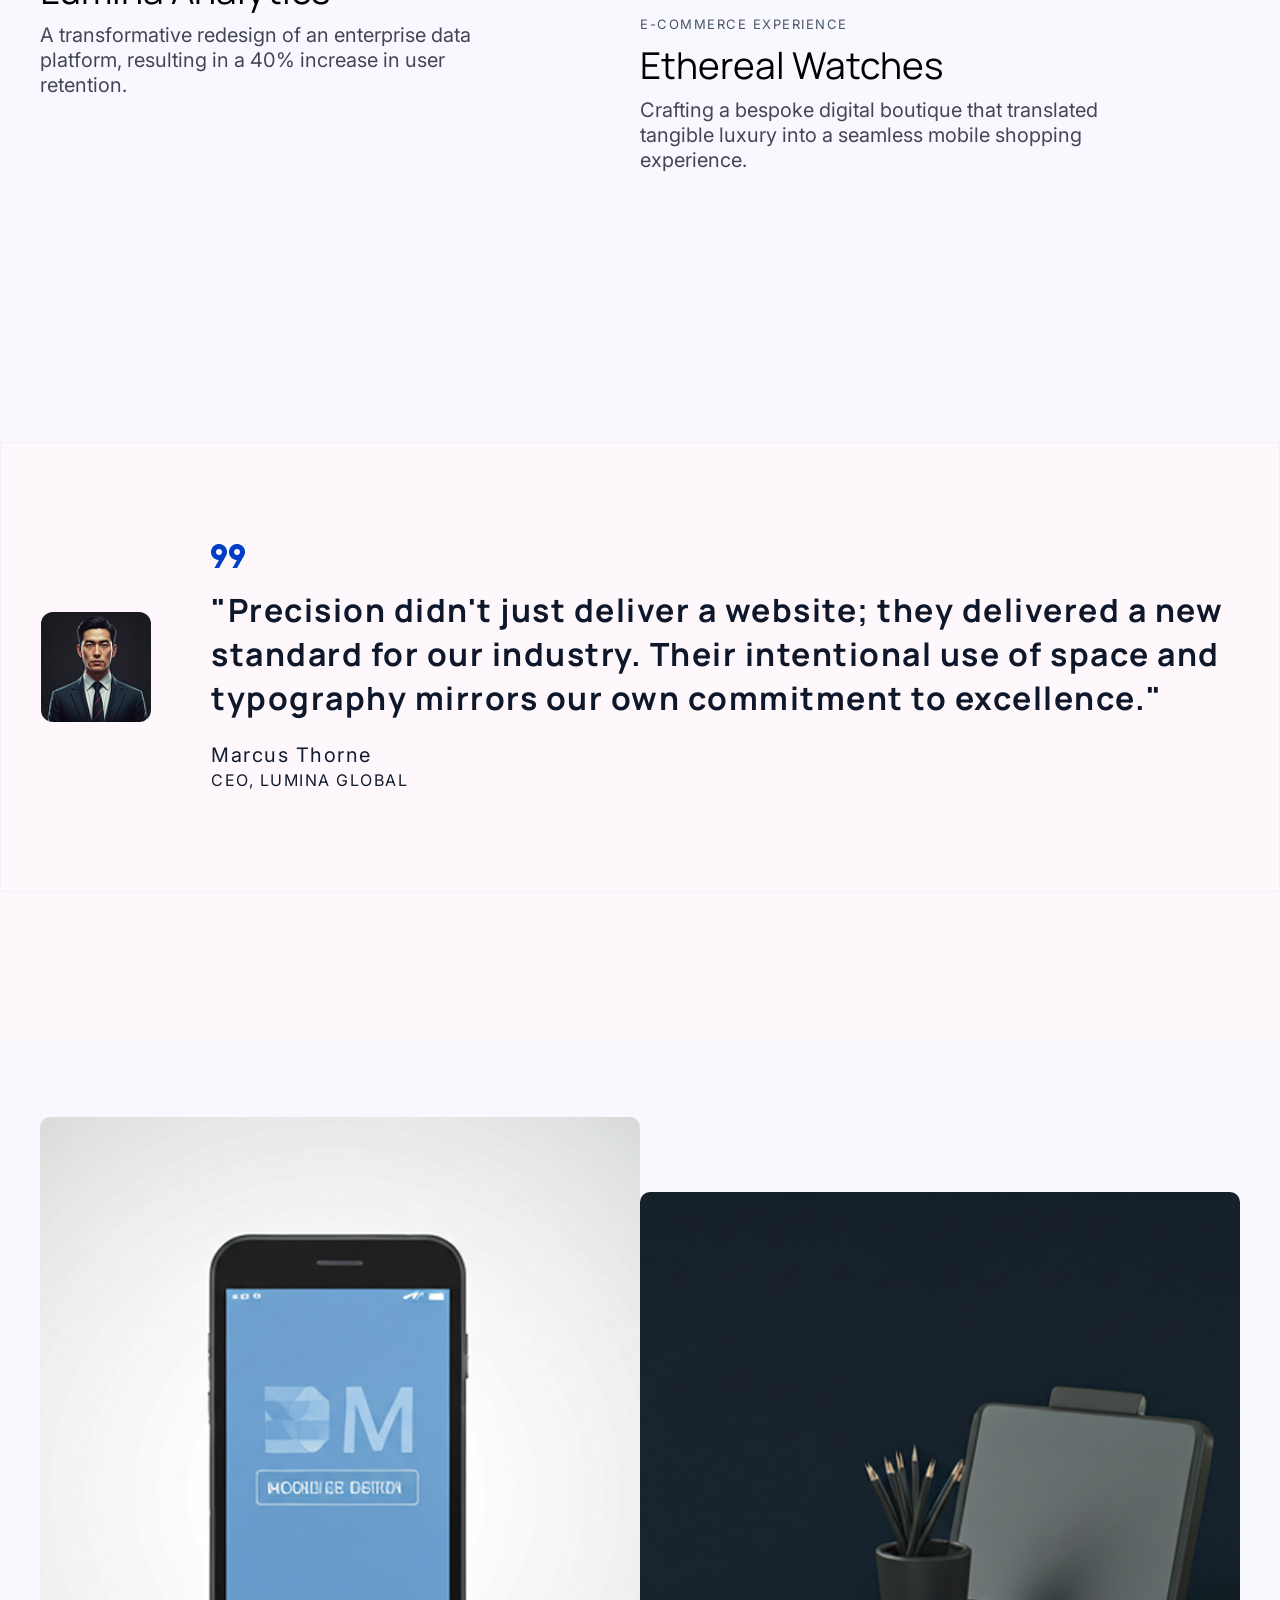
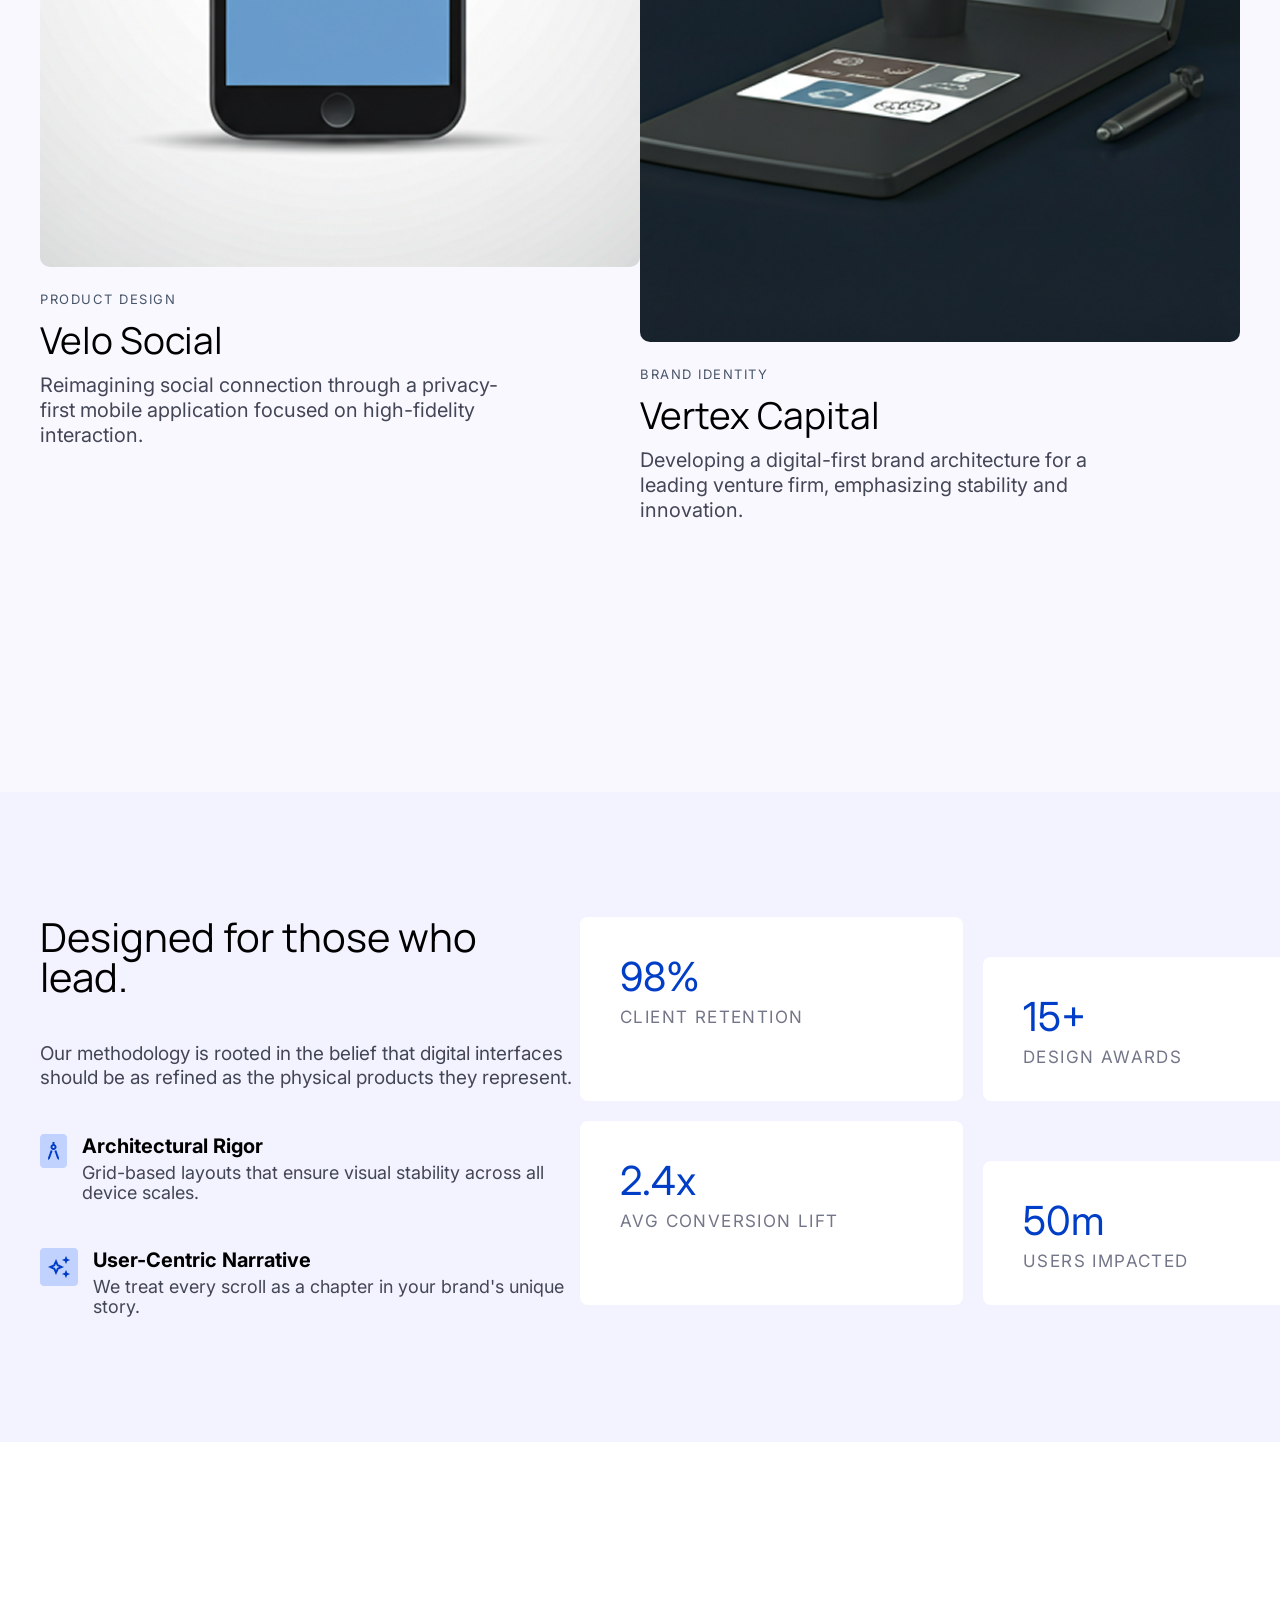
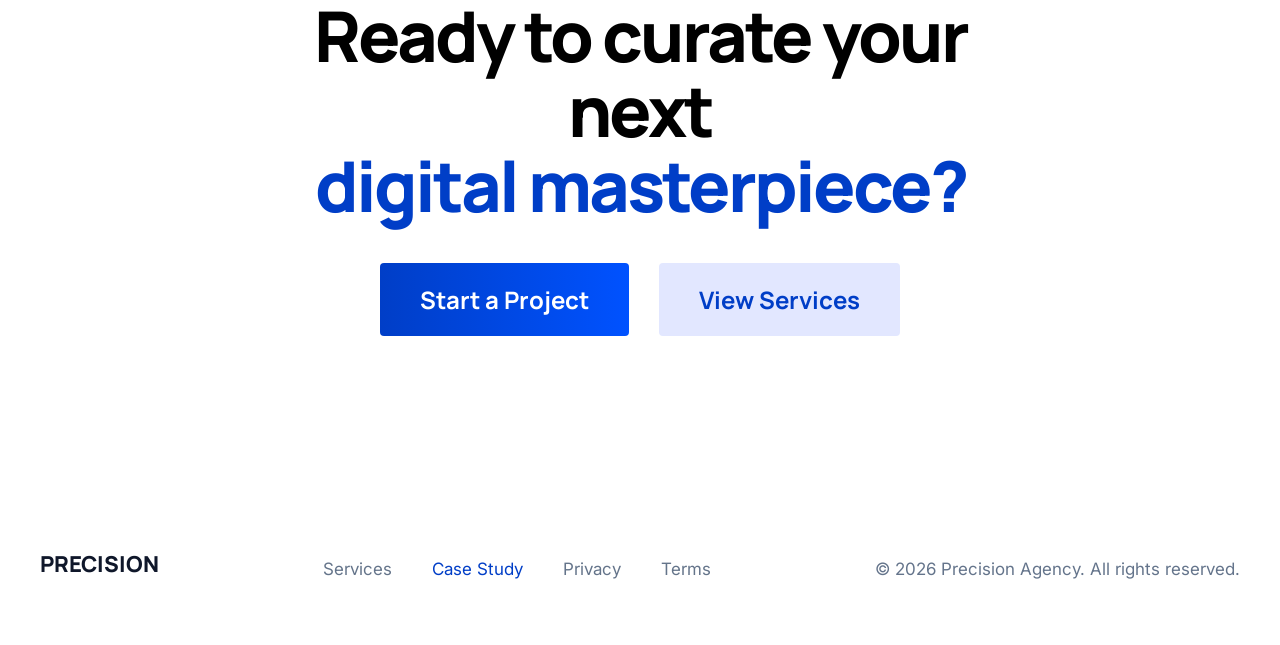
==== commit 821a60ff: "file position changed for deployment" ====
--- a/pages/caseStudy.html
+++ b/pages/caseStudy.html
@@ -4,7 +4,7 @@
 <head>
     <meta charset="UTF-8">
     <meta name="viewport" content="width=device-width, initial-scale=1.0">
-    <link rel="stylesheet" href="style.css">
+    <link rel="stylesheet" href="../style.css">
     <link rel="preconnect" href="https://fonts.googleapis.com">
     <link rel="preconnect" href="https://fonts.gstatic.com" crossorigin>
     <link
@@ -22,7 +22,7 @@
 <body class="casestudy">
 
     <div class="header">
-        <div class="brand"><a href="home.html">PRECISION</a></div>
+        <div class="brand"><a href="../home.html">PRECISION</a></div>
         <div class="nav">
             <a href="service.html">Services</a>
             <a id="active" href="caseStudy.html">Case Study</a>
@@ -176,7 +176,7 @@
             </div>
             <div class="middle">
                 <a href="service.html">Services</a>
-                <a href="caseStudy.html">Case Study</a>
+                <a style="color: #003EC7;" href="caseStudy.html">Case Study</a>
                 <a href="#">Privacy</a>
                 <a href="#">Terms</a>
             </div>
--- a/style.css
+++ b/style.css
@@ -0,0 +1,1690 @@
+* {
+    margin: 0;
+    padding: 0;
+    box-sizing: border-box;
+}
+
+.button {
+    border: none;
+    background: none;
+}
+
+/* Header Section */
+
+.header {
+    display: flex;
+    justify-content: space-between;
+    align-items: center;
+    height: 92px;
+    background-color: #f8fafd;
+    padding: 0 40px;
+}
+
+.brand a {
+    font-family: 'Manrope', sans-serif;
+    font-weight: 600;
+    font-size: 25px;
+    color: #0F172A;
+    text-decoration: none;
+
+}
+
+.nav {
+    display: flex;
+    gap: 40px;
+}
+
+.nav a {
+    font-family: 'Inter', sans-serif;
+    font-weight: 500;
+    font-size: 20px;
+    color: #475569;
+    text-decoration: none;
+
+}
+
+.start-btn button {
+    font-family: 'Manrope', sans-serif;
+    font-weight: 600;
+    font-size: 16px;
+    color: white;
+    background: linear-gradient(to right, #003EC7, #0052FF);
+    padding: 15px 30px;
+    border: none;
+    border-radius: 10px;
+}
+
+/* Hero Section */
+
+.hero {
+    display: flex;
+    justify-content: space-between;
+    align-items: center;
+    background-color: rgb(254, 248, 253);
+    height: 1050px;
+}
+
+.textarea {
+    font-family: 'Inter', sans-serif;
+    width: 50%;
+    height: 700px;
+    padding-left: 40px;
+    background-color: rgb(254, 248, 253);
+}
+
+.capsule {
+    font-weight: 700;
+    width: 190px;
+    line-height: 35px;
+    background-color: #EAEDFF;
+    border-radius: 25px;
+    display: flex;
+    justify-content: center;
+    align-items: center;
+    font-size: 15px;
+    color: #005A3C;
+}
+
+.text {
+    font-family: 'Manrope', sans-serif;
+    font-weight: 400;
+    font-size: 116px;
+    color: #0F172A;
+
+}
+
+.hero p {
+    font-family: 'Inter', sans-serif;
+    font-weight: 400;
+    font-size: 24px;
+    color: #475569;
+    margin-top: 40px;
+}
+
+.hero .but {
+    margin-top: 40px;
+    display: flex;
+    gap: 30px;
+}
+
+.hero .but button {
+    font-family: 'Manrope', sans-serif;
+    font-weight: 500;
+    font-size: 22px;
+    color: white;
+    background: linear-gradient(to right, #003EC7, #0052FF);
+    padding: 23px 45px;
+    border: none;
+    border-radius: 5px;
+}
+
+.hero .but .meth {
+    background: #E2E7FF;
+    color: #003EC7;
+}
+
+
+.heroimage {
+    padding: 20px 0;
+    width: 45%;
+    height: 800px;
+    background-color: rgb(254, 248, 253);
+}
+
+.heroimage img {
+    width: 100%;
+    height: 100%;
+    border-radius: 10px;
+    object-fit: cover;
+}
+
+.heroimage .herobackground img{
+    border-top-right-radius: 0;
+}
+
+.heroimage .herobackground{ 
+    transform: rotate(1deg);
+    position: absolute;
+    z-index: 0;
+    width: 45%;
+    height: 100%;
+    opacity: .4;
+    right: 7px;
+    
+}
+.heroimage .front{
+    transform: rotate(-2deg);
+    position: absolute;
+    z-index: 1;
+    width: 45%;
+   
+    right: 40px;
+}
+
+/* Toolkit Section */
+
+.toolkit {
+    height: 1000px;
+    background-color: white;
+}
+
+.toolkit .texts {
+    padding: 50px 40px 50px 40px;
+    margin-top: 200px;
+    height: 80px;
+    display: flex;
+    background-color: white;
+    justify-content: space-between;
+    align-items: center;
+    font-family: 'Inter', sans-serif;
+}
+
+.toolkit .texts .text-left {
+    display: flex;
+    flex-direction: column;
+    gap: 20px;
+}
+
+.toolkit .texts .text-left .small {
+    font-weight: 300;
+    font-size: 16px;
+    color: #475569;
+}
+
+.toolkit .texts .text-left .BIG {
+    font-weight: 600;
+    font-size: 55px;
+    color: #0F172A;
+}
+
+
+.container {
+    height: 900px;
+    display: flex;
+    justify-content: space-between;
+    align-items: center;
+    padding: 0 40px;
+    background-color: white;
+
+}
+
+.box-container {
+    display: flex;
+    flex-direction: column;
+    gap: 40px;
+}
+
+.box-container .box {
+    width: 450px;
+    height: 250px;
+    background-color: #F2F3FF;
+    border-radius: 10px;
+    padding: 40px 50px;
+}
+
+.box-container .bigbox {
+    display: flex;
+    align-items: center;
+    margin-top: 40px;
+    width: 450px;
+    height: 620px;
+    background-color: #F2F3FF;
+    border-radius: 10px;
+    padding: 40px;
+
+}
+
+.bigbox .area {
+    background-color: #F2F3FF;
+    height: 250px;
+
+
+}
+
+.box-container .box img {
+    width: 35px;
+    height: 35px;
+}
+
+.box-container .box h1 {
+    font-family: 'manorepe', sans-serif;
+    font-weight: 100;
+    font-size: 30px;
+    color: #131B2E;
+    margin: 15px 0px;
+}
+
+.box-container .box p {
+    font-family: 'Inter', sans-serif;
+    font-weight: 400;
+    font-size: 17px;
+    line-height: 25px;
+    color: #475569;
+}
+
+
+.box-container .bigbox h1 {
+    font-family: 'manorepe', sans-serif;
+    font-weight: 100;
+    font-size: 30px;
+    color: #131B2E;
+    margin: 15px 0px;
+}
+
+.box-container .bigbox p {
+    font-family: 'Inter', sans-serif;
+    font-weight: 400;
+    font-size: 17px;
+    line-height: 25px;
+    color: #475569;
+    margin-bottom: 45px;
+}
+
+.box-container .bigbox a {
+    font-family: 'Inter', sans-serif;
+    font-weight: 400;
+    font-size: 19px;
+    text-decoration: none;
+    line-height: 25px;
+    color: #005A3C;
+}
+
+/* Community Section */
+
+.casestudy-section {
+    height: 1450px;
+    background-color: #FAF8FF;
+}
+
+.title {
+    display: flex;
+    justify-content: center;
+    align-items: center;
+    gap: 20px;
+    margin-top: 50px;
+    padding: 150px 0px 70px 0px;
+}
+
+.title .line {
+    width: 40%;
+    height: 1px;
+    background-color: #C3C5D933;
+}
+
+.title .text {
+    font-family: 'Manrope', sans-serif;
+    font-weight: 500;
+    font-size: 16px;
+    letter-spacing: 1.5px;
+    color: #737688;
+}
+
+.casecontainer {
+    display: flex;
+    justify-content: space-between;
+    align-items: center;
+    padding: 0 40px;
+}
+
+.casecontainer .casecard {
+    width: 670px;
+    height: 1000px;
+    background-color: #FAF8FF;
+    border-radius: 10px;
+
+}
+
+.casecard img {
+    width: 100%;
+    border-radius: 10px;
+    object-fit: cover;
+}
+
+.casecard .info {
+    display: flex;
+    padding: 30px 0 10px 0;
+    justify-content: space-between;
+}
+
+.casecard .info h1 {
+    font-family: 'Manrope', sans-serif;
+    font-weight: 400;
+    font-size: 30px;
+    color: black;
+}
+
+.casecard .info p {
+    font-family: 'Inter', sans-serif;
+    font-weight: 700;
+    font-size: 15px;
+    text-decoration: none;
+    line-height: 25px;
+    color: #005A3C;
+}
+
+.cardtext {
+    font-family: 'Inter', sans-serif;
+    font-weight: 400;
+    font-size: 18px;
+    text-decoration: none;
+    line-height: 25px;
+    color: #434656;
+}
+
+.next {
+
+    position: relative;
+    top: 100px;
+}
+
+
+
+/* Project Section */
+
+.project {
+    display: flex;
+    justify-content: center;
+    align-items: center;
+    height: 850px;
+    background-color: #FAF8FF;
+}
+
+.project .box {
+    display: flex;
+    flex-direction: column;
+    justify-content: center;
+    align-items: center;
+    width: 95%;
+    gap: 40px;
+    height: 500px;
+    background-color: #0052FF;
+    border-radius: 32px;
+    padding: 300px;
+}
+
+.project .box h1 {
+    font-family: 'Manrope', sans-serif;
+    font-weight: 800;
+    font-size: 65px;
+    line-height: 60px;
+    color: white;
+}
+
+.project .box p {
+    font-family: 'Inter', sans-serif;
+    font-weight: 400;
+    font-size: 20px;
+    line-height: 28px;
+    text-align: center;
+    color: #FFFFFFCC;
+}
+
+.project .box button {
+    font-family: 'Manrope', sans-serif;
+    font-weight: 700;
+    font-size: 24px;
+    color: #003EC7;
+    background-color: white;
+    padding: 24px 34px;
+    border: none;
+    border-radius: 15px;
+}
+
+/* Footer Section */
+
+.footer {
+    display: flex;
+    justify-content: space-between;
+    align-items: center;
+    padding: 40px;
+    background-color: #f8fafc;
+    height: 153px;
+}
+
+.footer .content {
+    display: flex;
+    justify-content: space-between;
+    align-items: center;
+    width: 100%;
+}
+
+.footer .content .brand {
+    margin-bottom: 10px;
+}
+
+.footer .content .brand a {
+    font-family: 'Manrope', sans-serif;
+    font-weight: 900;
+    font-size: 22px;
+    color: #0F172A;
+    text-decoration: none;
+    margin-bottom: 10px;
+}
+
+.footer .content p {
+    font-family: 'Inter', sans-serif;
+    font-weight: 400;
+    font-size: 17px;
+    color: #64748B;
+}
+
+
+.footer .content .right {
+    display: flex;
+    gap: 40px;
+}
+
+.footer .content .right a {
+    font-family: 'Inter', sans-serif;
+    font-weight: 400;
+    font-size: 17px;
+    color: #64748A;
+    text-decoration: none;
+
+}
+
+#active {
+    color: #003EC7;
+    text-decoration: underline;
+    text-decoration-thickness: 2px;
+    text-underline-offset: 5px;
+}
+
+/* <========================>*/
+.casestudy {
+    background-color: rgb(254, 248, 253);
+}
+
+.casestudy .textarea {
+    display: flex;
+    flex-direction: column;
+    gap: 12px;
+    width: 100%;
+    height: 600px;
+    padding: 60px 0 0 45px;
+    background-color: rgb(250, 248, 255);
+}
+
+.casestudy .textarea p {
+    color: #005A3C;
+}
+
+.casestudy .textarea .text {
+    font-size: 81px;
+    font-weight: 500;
+    letter-spacing: -2px;
+}
+
+.casestudy .textarea .para {
+    margin-top: 50px;
+    font-size: 24px;
+    font-weight: 400;
+    letter-spacing: 0.5px;
+    color: #475569;
+}
+
+.casestudy .next {
+    position: relative;
+    top: 150px;
+}
+
+.casestudy .casecard .texts {
+    display: flex;
+    flex-direction: column;
+    gap: 8px;
+
+}
+
+.casestudy .casecard h1 {
+    font-size: 37px;
+}
+
+.casestudy .info {
+    padding: 0;
+    margin: 0;
+}
+
+.casestudy .small {
+    font-family: 'Inter', sans-serif;
+    padding-top: 20px;
+    font-size: 13px;
+    letter-spacing: 1.5px;
+    font-weight: 400;
+    color: #475569;
+
+}
+
+.casestudy .casecard p {
+    font-weight: 400;
+    font-size: 20px;
+}
+
+.casestudy .casestudy-section {
+    height: 1350px;
+}
+
+.casestudy .testimonial {
+    border: 1px solid #C3C5D933;
+    background-color: rgb(254, 248, 253);
+}
+
+.casestudy .testimonial {
+    display: flex;
+    align-items: center;
+    height: 450px;
+    padding: 0 40px;
+}
+
+.testimonial img {
+    width: 100%;
+    object-fit: cover;
+    border-radius: 12px;
+
+}
+
+.testimonial .top {
+    font-size: 0;
+}
+
+.testimonial .top img {
+    width: 34px;
+    height: 24px;
+    object-fit: cover;
+    border-radius: 0;
+}
+
+
+
+.testimonial .photo {
+    margin-right: 30px;
+    height: 110px;
+    width: 110px;
+    ;
+
+}
+
+.casestudy .testimonial .text {
+    display: flex;
+    flex-direction: column;
+    gap: 20px;
+}
+
+
+.casestudy .testimonial .text .mid {
+    font-family: 'Manrope', sans-serif;
+    font-weight: 700;
+    font-size: 32px;
+    letter-spacing: 1.5px;
+}
+
+.casestudy .testimonial .text .bottom {
+    font-family: 'Inter', sans-serif;
+    font-weight: 400;
+    font-size: 16px;
+    letter-spacing: 1.5px;
+    color: #131B2E;
+}
+
+.testimonial .content {
+    display: flex;
+    align-items: center;
+    gap: 30px;
+}
+
+.casestudy .next {
+    margin-bottom: 150px;
+}
+
+
+.casestudy .banner {
+    margin: 25px 0 0 0;
+    height: 650px;
+    display: flex;
+    align-items: center;
+    background-color: #F2F3FF;
+    padding: 0 40px;
+
+}
+
+.casestudy .banner .texts {
+    display: flex;
+    width: 45%;
+    height: 400px;
+    flex-direction: column;
+    justify-content: space-between;
+}
+
+.casestudy .first {
+    font-family: 'Manrope', sans-serif;
+    font-weight: 400;
+    font-size: 40px;
+    line-height: 40px;
+}
+
+.casestudy .second {
+    font-family: 'Inter', sans-serif;
+    font-weight: 400;
+    font-size: 19px;
+    line-height: 24px;
+    color: #434656;
+}
+
+.casestudy .third,
+.fourth {
+    display: flex;
+
+}
+
+.casestudy .banner .icon {
+
+    margin-right: 15px;
+}
+
+.casestudy .banner .heading {
+    font-family: 'Inter', sans-serif;
+    font-weight: 700;
+    font-size: 20px;
+    line-height: 24px;
+    margin-bottom: 5px;
+}
+
+.casestudy .banner .desc {
+    font-family: 'Inter', sans-serif;
+    font-weight: 400;
+    font-size: 18px;
+    line-height: 20px;
+    color: #434656;
+}
+
+.casestudy .banner .boxes {
+    width: 55%;
+    height: 400px;
+    display: grid;
+    grid-template-columns: 383px 383px;
+    grid-template-rows: 184px 184px;
+    gap: 20px;
+}
+
+.casestudy .boxes .box {
+    background-color: white;
+    padding: 40px 0 0 40px;
+    border-radius: 8px;
+
+}
+
+.casestudy .boxes .int {
+    font-family: 'Inter', sans-serif;
+    font-weight: 400;
+    font-size: 40px;
+    line-height: 40px;
+    color: #003EC7;
+    margin-bottom: 10px;
+}
+
+.casestudy .boxes .des {
+    font-family: 'Inter', sans-serif;
+    font-weight: 400;
+    font-size: 17px;
+    letter-spacing: 1.4px;
+    line-height: 20px;
+    color: #737688;
+}
+
+.box2,
+.box4 {
+    background-color: white;
+    height: 144px;
+    padding: 40px 0 0 40px;
+    border-radius: 8px;
+    align-self: end;
+}
+
+.casestudy .project2 {
+    height: 650px;
+    background-color: white;
+}
+
+
+.project2 {
+    display: flex;
+    justify-content: center;
+    align-items: center;
+    height: 850px;
+    background-color: #FAF8FF;
+}
+
+.project2 .box {
+    display: flex;
+    flex-direction: column;
+    justify-content: center;
+    align-items: center;
+    width: 100%;
+    gap: 40px;
+    height: 500px;
+    background-color: white;
+    border-radius: 32px;
+    padding: 300px;
+}
+
+.project2 .box h1 {
+    text-align: center;
+    font-family: 'Manrope', sans-serif;
+    font-weight: 900;
+    font-size: 70px;
+    line-height: 75px;
+    letter-spacing: -3px;
+    color: black;
+}
+
+
+.project2 .box .but {
+    display: flex;
+    gap: 30px;
+}
+
+.project2 .box button {
+    font-family: 'Manrope', sans-serif;
+    font-weight: 700;
+    font-size: 24px;
+    color: white;
+    background: linear-gradient(to right, #003EC7, #0052FF);
+    padding: 20px 40px;
+    border: none;
+    border-radius: 4px;
+}
+
+.project2 .box .test {
+    font-family: 'Manrope', sans-serif;
+    font-weight: 700;
+    font-size: 24px;
+    color: #003EC7;
+    background: #E2E7FF;
+    padding: 20px 40px;
+    border: none;
+    border-radius: 4px;
+}
+
+.footer2 {
+    display: flex;
+    justify-content: space-between;
+    align-items: center;
+    padding: 40px;
+    background-color: white;
+    height: 153px;
+}
+
+.footer2 .content {
+    display: flex;
+    justify-content: space-between;
+    align-items: center;
+    width: 100%;
+}
+
+.footer2 .content .brand {
+    margin-bottom: 10px;
+}
+
+.footer2 .content .brand a {
+    font-family: 'Manrope', sans-serif;
+    font-weight: 900;
+    font-size: 22px;
+    color: #0F172A;
+    text-decoration: none;
+    margin-bottom: 10px;
+}
+
+.footer2 .content p {
+    font-family: 'Inter', sans-serif;
+    font-weight: 400;
+    font-size: 17px;
+    color: #64748B;
+}
+
+
+.footer2 .content .middle {
+    display: flex;
+    gap: 40px;
+}
+
+.footer2 .content .middle a {
+    font-family: 'Inter', sans-serif;
+    font-weight: 400;
+    font-size: 17px;
+    color: #64748A;
+    text-decoration: none;
+
+}
+
+/* <=========================================>*/
+
+.service {
+    background-color: #faf8ff;
+}
+
+.service .header .right {
+    display: flex;
+    align-items: center;
+    gap: 40px;
+}
+
+.service .header .brand a {
+    font-weight: 800;
+    letter-spacing: -1px;
+}
+
+.service .header .nav a {
+    font-weight: 400;
+}
+
+
+.service .textpart {
+    height: 300px;
+    display: flex;
+    align-items: center;
+    justify-content: space-between;
+    padding: 0 40px;
+    background-color: #faf8ff;
+    margin-bottom: 155px;
+}
+
+.service .textpart .big {
+    height: inherit;
+    display: flex;
+    flex-direction: column;
+    justify-content: space-between;
+    padding: 65px 0 0 0;
+}
+
+.service .textpart .small {
+    height: inherit;
+    display: flex;
+    flex-direction: column;
+    justify-content: end;
+}
+
+.service .textpart .big p {
+    font-family: 'Inter', sans-serif;
+    font-size: 14px;
+    font-weight: 400;
+    line-height: 18px;
+    letter-spacing: .6px;
+    color: #005A3C;
+}
+
+.service .textpart .big h1 {
+    font-family: 'Manrope', sans-serif;
+    font-size: 84px;
+    font-weight: 400;
+    line-height: 78px;
+    color: #131B2E;
+}
+
+.service .textpart .small {
+    font-family: 'Inter', sans-serif;
+    font-size: 22px;
+    font-weight: 400;
+    line-height: 36px;
+    color: #434656;
+}
+
+
+.service .first {
+    height: 750px;
+    padding: 0 40px;
+    display: flex;
+    margin-bottom: 225px;
+
+}
+
+.service .first .left {
+    width: 50%;
+    height: inherit;
+    display: flex;
+    flex-direction: column;
+    gap: 35px;
+}
+
+.service .first .right {
+    height: inherit;
+    width: 50%;
+}
+
+.service .first .right img {
+    width: 100%;
+    height: 100%;
+    object-fit: cover;
+    border-radius: 10px;
+}
+
+.service .first .left .count {
+    font-family: 'Inter', sans-serif;
+    font-size: 14px;
+    font-weight: 400;
+    line-height: 18px;
+    letter-spacing: .6px;
+    color: #C3C5D9;
+}
+
+.service .first .left .head {
+    font-family: 'Manrope', sans-serif;
+    font-size: 40px;
+    font-weight: 400;
+    line-height: 40px;
+    letter-spacing: -0.9px;
+    color: #131B2E;
+}
+
+.service .first .left .desc {
+    font-family: 'Inter', sans-serif;
+    font-size: 24px;
+    font-weight: 400;
+    line-height: 32.5px;
+    color: #434656;
+}
+
+.service .first .icons {
+    display: flex;
+    flex-direction: column;
+    height: 128px;
+}
+
+.service .first .text {
+    display: flex;
+    gap: 20px;
+    height: 50px;
+}
+
+.service .first .left .id {
+    font-family: 'Inter', sans-serif;
+    font-size: 18px;
+    font-weight: 600;
+    line-height: 24px;
+    color: #434656;
+}
+
+
+.service .second {
+    height: 450px;
+    padding: 0 40px;
+    display: flex;
+    gap: 75px;
+    margin-bottom: 225px;
+
+}
+
+.service .second .left {
+    width: 50%;
+    height: 100%;
+    display: flex;
+    flex-direction: column;
+    gap: 30px;
+    padding: 20px 0;
+}
+
+.service .second .right {
+    height: 100%;
+    width: 50%;
+    display: flex;
+    align-items: end;
+}
+
+.service .second .right img {
+    width: 100%;
+    height: 365px;
+    object-fit: fill;
+    border-radius: 10px;
+}
+
+.service .second .left .count {
+    font-family: 'Inter', sans-serif;
+    font-size: 14px;
+    font-weight: 400;
+    line-height: 18px;
+    letter-spacing: .6px;
+    color: #C3C5D9;
+}
+
+.service .second .left .head {
+    font-family: 'Manrope', sans-serif;
+    font-size: 40px;
+    font-weight: 400;
+    line-height: 40px;
+    letter-spacing: -0.9px;
+    color: #131B2E;
+}
+
+.service .second .left .desc {
+    font-family: 'Inter', sans-serif;
+    font-size: 26px;
+    font-weight: 400;
+    line-height: 34.5px;
+    color: #434656;
+    margin-bottom: 25px;
+}
+
+.service .second .left .blue {
+    font-family: 'Inter', sans-serif;
+    font-size: 20px;
+    font-weight: 400;
+    line-height: 24px;
+    color: #003EC7;
+
+}
+
+.service .second .left .black {
+    font-family: 'Inter', sans-serif;
+    font-size: 20px;
+    font-weight: 400;
+    line-height: 24px;
+    color: #434656;
+
+}
+
+.service .extras {
+    display: flex;
+    padding: 0 40px;
+    gap: 40px;
+    height: 400px;
+    margin-bottom: 100px;
+}
+
+.service .extras .left {
+    display: flex;
+    flex-direction: column;
+    gap: 20px;
+}
+
+.service .extras .left .count {
+    font-family: 'Inter', sans-serif;
+    font-size: 14px;
+    font-weight: 400;
+    line-height: 18px;
+    letter-spacing: .6px;
+    color: #C3C5D9;
+}
+
+.service .extras .left .head {
+    font-family: 'Manrope', sans-serif;
+    font-size: 37px;
+    font-weight: 400;
+    line-height: 36px;
+    color: #131B2E;
+}
+
+.service .extras .left .desc {
+    font-family: 'Inter', sans-serif;
+    font-size: 18px;
+    font-weight: 400;
+    line-height: 24px;
+    color: #434656;
+    margin-bottom: 25px;
+}
+
+.service .third {
+    background-color: #f2f3ff;
+    width: 50%;
+    padding: 70px 0 0 60px;
+    border-radius: 8px;
+    height: 95%;
+}
+
+.service .fourth {
+    width: 50%;
+    padding: 70px 0 0 60px;
+    border-radius: 8px;
+    background-color: #003EC7;
+}
+
+.service .extras button {
+    border: none;
+    font-family: 'Inter';
+    background: #E2E7FF;
+    color: #003EC7;
+    font-weight: 600;
+    font-size: 15px;
+    padding: 10px 20px;
+    border-radius: 50px;
+    margin-right: 10px;
+}
+
+.service .extras .fourth .count {
+    color: #B7C4FF;
+}
+
+.service .extras .fourth .head {
+    color: white;
+}
+
+.service .extras .fourth .desc {
+    color: #DFE3FF;
+    letter-spacing: .5px;
+}
+
+.service .extras .fourth .bot {
+    color: #DFE3FF;
+    font-family: 'Inter', sans-serif;
+    font-size: 18px;
+    font-weight: 700;
+    line-height: 24px;
+    width: 496px;
+}
+
+.service .extras .all {
+    height: 90px;
+    width: 580px;
+    margin-top: 7px;
+    display: flex;
+    align-items: center;
+    justify-content: space-between;
+    border-top: 1px solid #DFE3FF33;
+}
+
+.service .project2 {
+    margin: 225px 0;
+    height: 750px;
+
+}
+
+.service .project2 .box {
+    height: 750px;
+    display: flex;
+    padding: 0;
+    justify-content: center;
+    align-items: center;
+    margin: 0 40px;
+    border-radius: 10px;
+    background-color: white;
+
+}
+
+.service .project2 .box p {
+    font-family: 'Inter', sans-serif;
+    font-size: 14px;
+    font-weight: 700;
+    line-height: 18px;
+    letter-spacing: 1.2px;
+    color: #005A3C;
+}
+
+.service .project2 .box h1 {
+    font-family: 'Manrope', sans-serif;
+    font-size: 54px;
+    font-weight: 700;
+    line-height: 54px;
+    letter-spacing: -2.4px;
+    color: #131B2E;
+}
+
+.service .project2 .box .para {
+    font-family: 'Inter', sans-serif;
+    font-size: 24px;
+    font-weight: 400;
+    line-height: 32.5px;
+    color: #434656;
+    text-align: center;
+}
+
+.service .bottombox {
+    display: flex;
+    justify-content: center;
+    align-items: center;
+    gap: 40px;
+}
+
+.service .bottombox .botbox {
+
+    border-radius: 10px;
+    display: flex;
+    flex-direction: column;
+    align-items: baseline;
+    height: 250px;
+    justify-content: center;
+    gap: 20px;
+}
+
+.service .bottombox .botbox h1 {
+    font-family: 'Manrope', sans-serif;
+    font-size: 22px;
+    font-weight: 400;
+    line-height: 28px;
+    letter-spacing: -0.5px;
+    color: #131B2E;
+}
+
+.service .bottombox .botbox p {
+    font-family: 'Inter', sans-serif;
+    font-size: 16px;
+    font-weight: 400;
+    line-height: 24px;
+    color: #434656;
+}
+
+.service .bottombox .botbox img {
+
+    width: 50px;
+    height: 50px;
+}
+
+.service .project-next {
+    display: flex;
+    justify-content: center;
+    align-items: center;
+    padding: 0 40px;
+    border-radius: 32px;
+    height: 650px;
+    background-color: #faf8ff;
+}
+
+.project-next .box {
+    display: flex;
+    flex-direction: column;
+    justify-content: center;
+    align-items: center;
+    width: 100%;
+    gap: 40px;
+    height: 600px;
+    background-color: #E2E7FF;
+
+    border-radius: 10px;
+}
+
+.project-next .box h1 {
+    text-align: center;
+    font-family: 'Manrope', sans-serif;
+    font-weight: 900;
+    font-size: 70px;
+    line-height: 75px;
+    letter-spacing: -3px;
+    color: black;
+}
+
+.project-next .box p {
+    text-align: center;
+    font-family: 'Manrope', sans-serif;
+    font-weight: 400;
+    font-size: 24px;
+    line-height: 32.5px;
+    color: #434656;
+}
+
+
+.project-next .box .but {
+    display: flex;
+    gap: 30px;
+    margin-top: 10px;
+}
+
+.project-next .box button {
+    font-family: 'Manrope', sans-serif;
+    font-weight: 700;
+    font-size: 22px;
+    color: white;
+    background-color: #003EC7;
+    padding: 20px 40px;
+    border: none;
+    border-radius: 4px;
+}
+
+
+.service .footer {
+    margin-top: 100px;
+}
+
+.service .but {
+    display: flex;
+    gap: 30px;
+    justify-content: center;
+    align-items: center;
+}
+
+.service .btnright {
+    display: flex;
+    justify-content: center;
+    align-items: center;
+    gap: 10px;
+}
+
+.service .line {
+    width: 40px;
+    border: 2px solid #005A3C;
+}
+
+/* <======================================> */
+
+.contact {
+    background: #faf8ff;
+}
+
+.contact .textpart {
+    display: flex;
+    flex-direction: column;
+    gap: 35px;
+    padding: 70px 40px 0 40px;
+    background-color: #faf8ff;
+    margin-bottom: 110px;
+
+}
+
+.contact .textpart .capsule {
+    font-family: 'Inter', sans-serif;
+    font-size: 14px;
+    font-weight: 400;
+    line-height: 28px;
+    letter-spacing: .6px;
+    color: #003EC7;
+    width: 160px;
+}
+
+.contact .textpart .big {
+    height: inherit;
+    display: flex;
+    flex-direction: column;
+    gap: 25px;
+}
+
+.contact .textpart .small {
+    display: flex;
+    flex-direction: column;
+}
+
+
+
+.contact .textpart .big h1 {
+    font-family: 'Manrope', sans-serif;
+    font-size: 84px;
+    font-weight: 800;
+    line-height: 80px;
+    color: #131B2E;
+    letter-spacing: -3.6px;
+}
+
+.contact .textpart .small {
+    font-family: 'Inter', sans-serif;
+    font-size: 22px;
+    font-weight: 400;
+    line-height: 36px;
+    color: #434656;
+}
+
+
+.form-section {
+    height: 750px;
+    padding: 0 40px;
+    display: grid;
+    grid-template-columns: 1.5fr 1fr;
+    grid-template-rows: 350px 1fr;
+    gap: 35px;
+
+}
+
+.form-section .form {
+    height: 710px;
+    padding: 65px 50px;
+    border-radius: 8px;
+    grid-column: 1 / 2;
+    grid-row: 1 / 3;
+    background-color: #FFFFFF;
+    display: flex;
+    flex-direction: column;
+    gap: 40px;
+}
+
+.contact .form .top {
+    display: flex;
+    justify-content: space-between;
+}
+
+.form-section .form .top .name {
+    display: flex;
+    flex-direction: column;
+    gap: 10px;
+}
+
+.form-section .form .email {
+    display: flex;
+    flex-direction: column;
+    gap: 10px;
+}
+
+.form-section .form p {
+    font-family: 'Inter', sans-serif;
+    font-size: 15px;
+    font-weight: 400;
+    line-height: 18px;
+    letter-spacing: .6px;
+    color: #434656;
+}
+
+
+
+.form-section .form .top input {
+    width: 350px;
+    padding: 20px 24px;
+    border-radius: 4px;
+    font-size: 18px;
+    outline: none;
+    border: none;
+    background-color: #eaedff;
+}
+
+.form-section .form .top input::placeholder {
+    color: #73768880;
+    opacity: 1;
+}
+
+.contact .middle {
+    display: flex;
+    flex-direction: column;
+    gap: 10px;
+}
+
+.form-section .middle .dropdown {
+    display: flex;
+    border-radius: 4px;
+    padding: 10px 24px;
+    background-color: #eaedff;
+    justify-content: space-between;
+    align-items: center;
+}
+
+.form-section .middle .dropdown p {
+    font-family: 'Inter', sans-serif;
+    font-size: 20px;
+    font-weight: 400;
+    line-height: 24px;
+    color: #131B2E;
+}
+
+.form-section .middle .dropdown .i span {
+    font-size: 40px;
+    color: #6b7280;
+}
+
+
+.form-section .bottom .textarea {
+    display: flex;
+    flex-direction: column;
+    gap: 10px;
+    width: 100%;
+    padding: 0;
+    background-color: white;
+    height: 220px;
+    margin: 0;
+}
+
+.form-section .bottom .textarea textarea {
+    height: 200px;
+    background-color: #eaedff;
+    resize: none;
+    outline: none;
+    border: none;
+    padding: 20px;
+    font-family: 'Inter', sans-serif;
+    font-size: 20px;
+    font-weight: 400;
+    line-height: 24px;
+    color: #73768880;
+}
+
+.form-section .but button {
+    border: none;
+    font-size: 20px;
+    font-weight: 700;
+    line-height: 26px;
+    background: linear-gradient(to right, #013EC7FF, #0252FFFF);
+    color: white;
+    padding: 20px 40px;
+    border-radius: 12px;
+}
+
+.form-section .detail {
+    border-radius: 8px;
+    height: 370px;
+    margin-top: 60px;
+    grid-column: 2 / 3;
+    grid-row: 1 / 2;
+    background-color: #F2F3FF;
+}
+
+.form-section .image {
+    display: flex;
+    height: 270px;
+    margin-top: 80px;
+    align-items: end;
+    justify-content: center;
+    border-radius: 8px;
+    grid-column: 2 / 3;
+    grid-row: 2 / 3;
+    background-color: #faf8ff;
+}
+
+.form-section .imagetop {
+    padding: 30px;
+    margin: 30px;
+    position: absolute;
+    z-index: 2;
+    background-color: #FFFFFFCC;
+    border-radius: 8px;
+    backdrop-filter: blur(7px);
+}
+
+.form-section .imagetop .uptext {
+    font-family: 'Inter', sans-serif;
+    font-size: 15px;
+    font-weight: 400;
+    line-height: 28px;
+    letter-spacing: .6px;
+    color: #005A3C;
+
+}
+
+.form-section .imagetop .downtext {
+    font-family: 'Inter', sans-serif;
+    font-size: 17px;
+    font-weight: 400;
+    line-height: 22px;
+    font-style: italic;
+    color: #131B2E;
+}
+
+.form-section .image img {
+    width: 100%;
+    height: 100%;
+    object-fit: cover;
+    border-radius: 8px;
+}
+
+.contact .content-container {
+    display: flex;
+    flex-direction: column;
+    height: 100%;
+    padding: 40px;
+    justify-content: space-between;
+}
+
+.contact .content-container .content {
+    display: flex;
+    gap: 20px;
+}
+
+.contact .content-container .map {
+    height: 60px;
+    width: 60px;
+}
+
+.contact .content-container .content .context h1 {
+    font-family: 'Inter', sans-serif;
+    font-size: 20px;
+    font-weight: 600;
+    line-height: 26px;
+    color: #131B2E;
+}
+
+.contact .content-container .content .context p {
+    font-family: 'Inter', sans-serif;
+    font-size: 20px;
+    font-weight: 400;
+    line-height: 26px;
+    color: #434656;
+}
+
+.contact .botimage {
+    height: 500px;
+    margin: 150px 0;
+    padding: 0 40px;
+    width: 100%;
+    display: flex;
+    justify-content: center;
+    align-items: center;
+
+
+}
+
+.contact .botimage img {
+    width: 100%;
+    height: 100%;
+    object-fit: fill;
+    border-radius: 20px;
+    z-index: 0;
+}
+
+.contact .botimage .imagetop {
+    display: flex;
+    align-items: center;
+    gap: 10px;
+    position: absolute;
+    z-index: 2;
+    background-color: #fff;
+    padding: 24px;
+    border-radius: 12px;
+}
+
+.contact .botimage .imagetop .logo {
+    width: 50px;
+    height: 50px;
+    border-radius: 5px;
+}
+
+.contact .botimage .imagetop .text {
+    font-family: 'Inter', sans-serif;
+    font-size: 20px;
+    font-weight: 700;
+    line-height: 26px;
+    color: #131B2E;
+}
+
+.contact .botimage .overlay {
+    position: absolute;
+    width: 95%;
+    height: 72%;
+    margin: 150px 0;
+    padding: 0 40px;
+    background-color: #D2D9F4;
+    opacity: .6;
+    z-index: 1;
+    border-radius: 20px;
+}
+
+.contact .footer2 .content .middle {
+    flex-direction: row;
+}
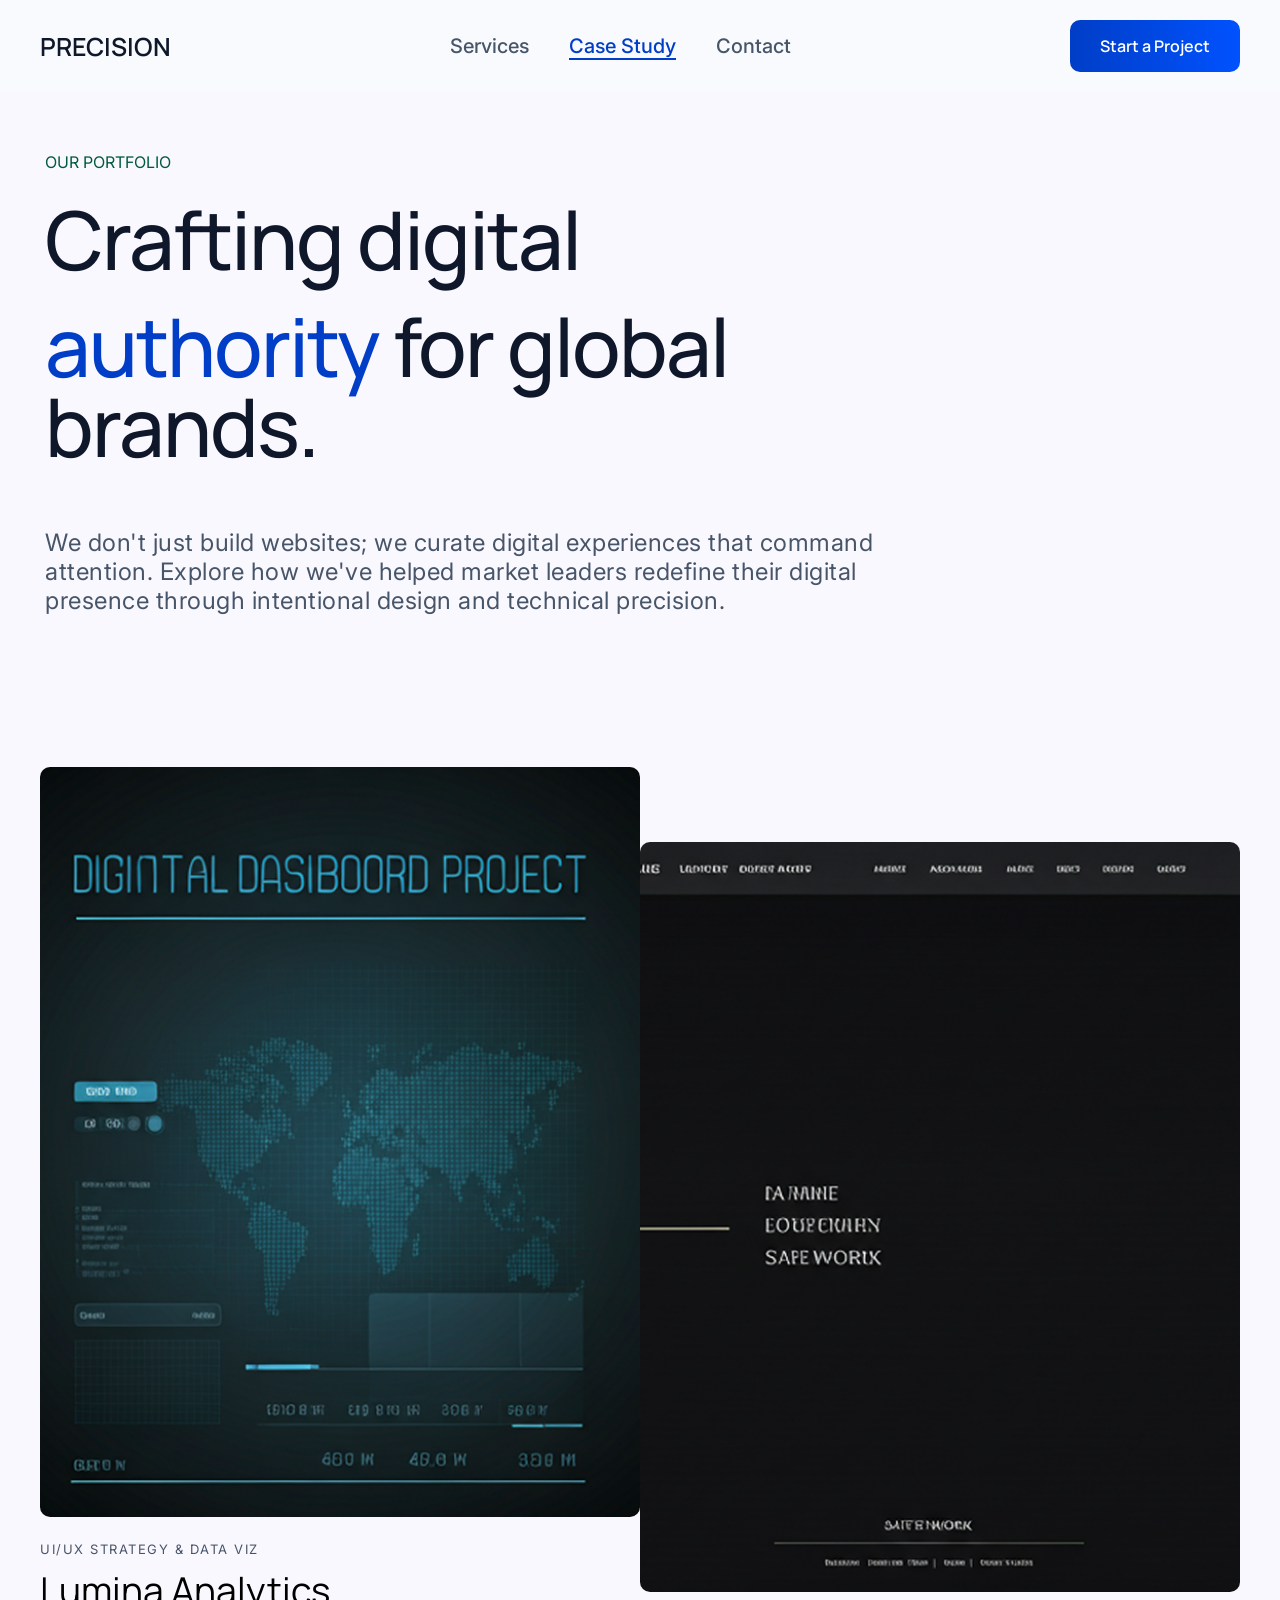
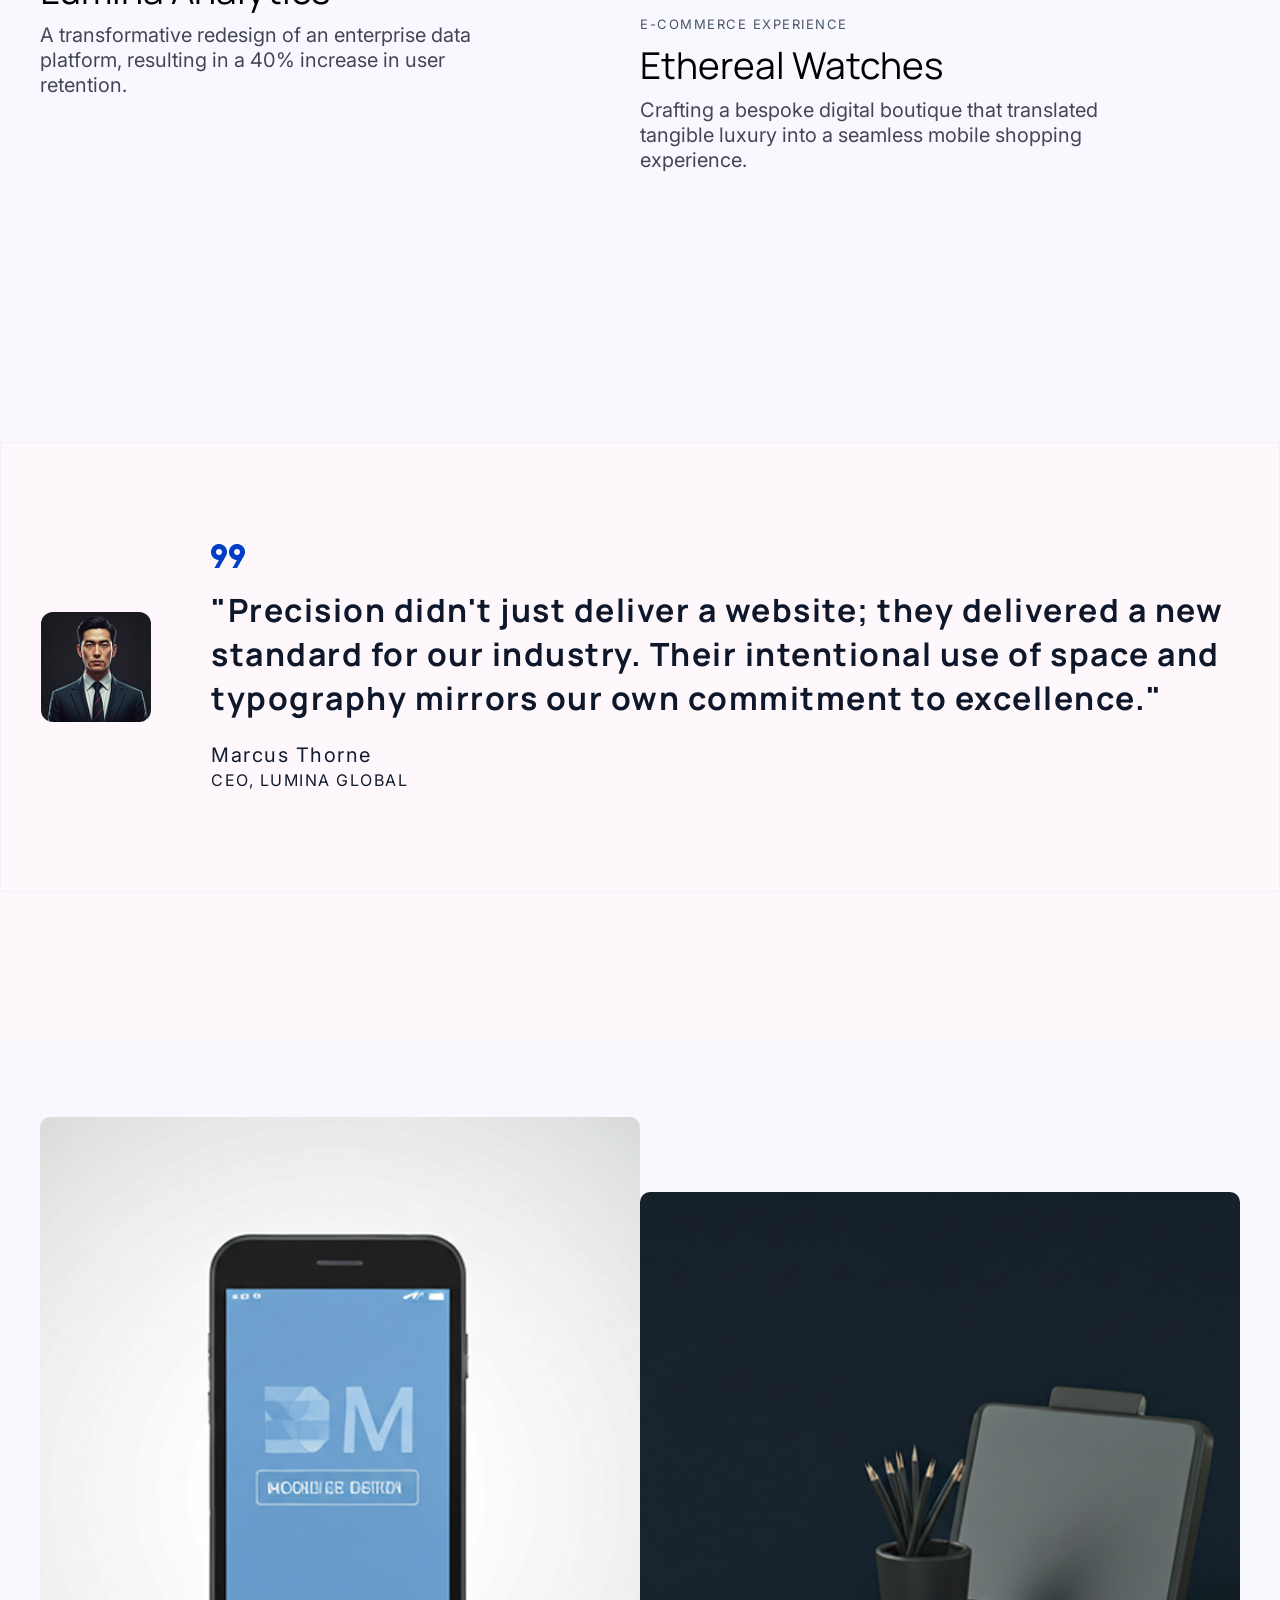
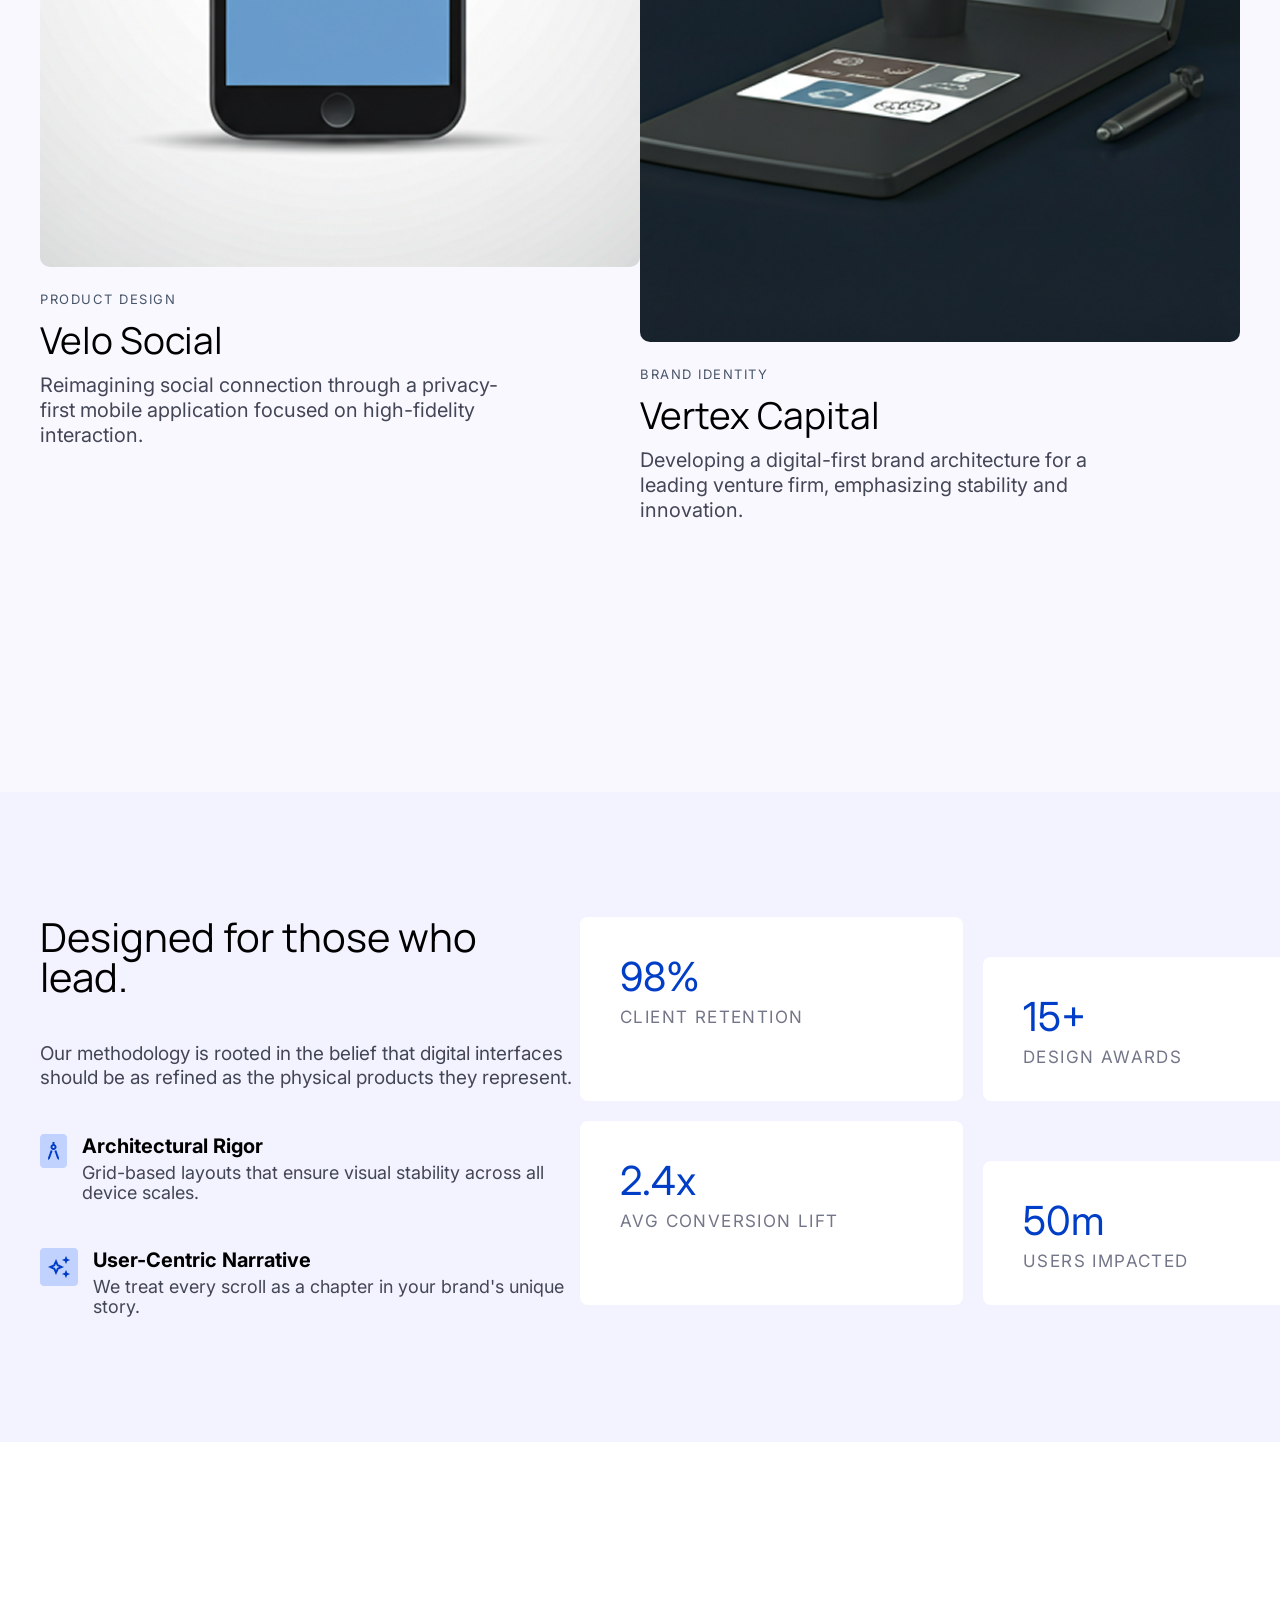
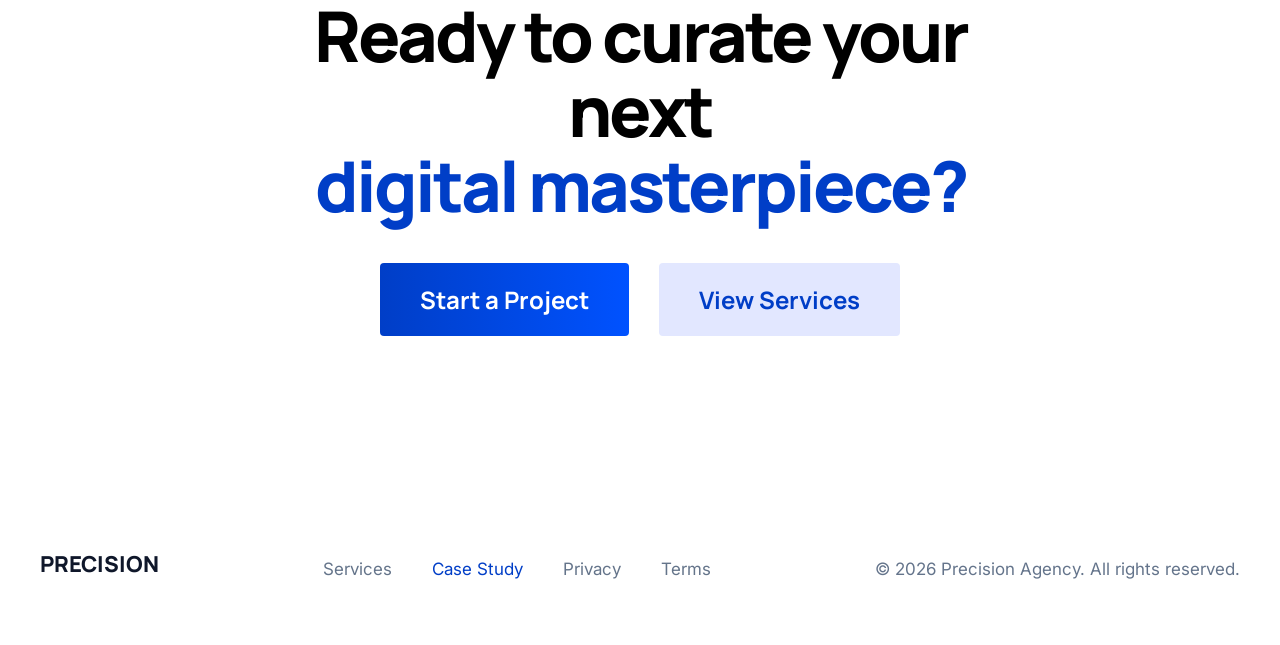
==== commit 782a59ba: "cleaned style.css and added different css file for different pages" ====
--- a/pages/caseStudy.html
+++ b/pages/caseStudy.html
@@ -15,6 +15,7 @@
     <link
         href="https://fonts.googleapis.com/css2?family=Inter:ital,opsz,wght@0,14..32,100..900;1,14..32,100..900&family=Manrope:wght@200..800&family=Montserrat:ital,wght@0,100..900;1,100..900&display=swap"
         rel="stylesheet">
+        <link rel="stylesheet" href="caseStudy.css">
 
     <title>PRECISION</title>
 </head>
@@ -22,7 +23,7 @@
 <body class="casestudy">
 
     <div class="header">
-        <div class="brand"><a href="../home.html">PRECISION</a></div>
+        <div class="brand"><a href="../index.html">PRECISION</a></div>
         <div class="nav">
             <a href="service.html">Services</a>
             <a id="active" href="caseStudy.html">Case Study</a>
@@ -177,8 +178,8 @@
             <div class="middle">
                 <a href="service.html">Services</a>
                 <a style="color: #003EC7;" href="caseStudy.html">Case Study</a>
-                <a href="#">Privacy</a>
-                <a href="#">Terms</a>
+                <a href="../index.html">Privacy</a>
+                <a href="../index.html">Terms</a>
             </div>
             <div class="right">
                 <p>© 2026 Precision Agency. All rights reserved.</p>
--- a/style.css
+++ b/style.css
@@ -13,6 +13,10 @@
 
 .header {
     display: flex;
+    position: sticky;
+    width: 100%;
+    top: 0;
+    z-index: 4;
     justify-content: space-between;
     align-items: center;
     height: 92px;
@@ -488,1203 +492,4 @@
     text-decoration: underline;
     text-decoration-thickness: 2px;
     text-underline-offset: 5px;
-}
-
-/* <========================>*/
-.casestudy {
-    background-color: rgb(254, 248, 253);
-}
-
-.casestudy .textarea {
-    display: flex;
-    flex-direction: column;
-    gap: 12px;
-    width: 100%;
-    height: 600px;
-    padding: 60px 0 0 45px;
-    background-color: rgb(250, 248, 255);
-}
-
-.casestudy .textarea p {
-    color: #005A3C;
-}
-
-.casestudy .textarea .text {
-    font-size: 81px;
-    font-weight: 500;
-    letter-spacing: -2px;
-}
-
-.casestudy .textarea .para {
-    margin-top: 50px;
-    font-size: 24px;
-    font-weight: 400;
-    letter-spacing: 0.5px;
-    color: #475569;
-}
-
-.casestudy .next {
-    position: relative;
-    top: 150px;
-}
-
-.casestudy .casecard .texts {
-    display: flex;
-    flex-direction: column;
-    gap: 8px;
-
-}
-
-.casestudy .casecard h1 {
-    font-size: 37px;
-}
-
-.casestudy .info {
-    padding: 0;
-    margin: 0;
-}
-
-.casestudy .small {
-    font-family: 'Inter', sans-serif;
-    padding-top: 20px;
-    font-size: 13px;
-    letter-spacing: 1.5px;
-    font-weight: 400;
-    color: #475569;
-
-}
-
-.casestudy .casecard p {
-    font-weight: 400;
-    font-size: 20px;
-}
-
-.casestudy .casestudy-section {
-    height: 1350px;
-}
-
-.casestudy .testimonial {
-    border: 1px solid #C3C5D933;
-    background-color: rgb(254, 248, 253);
-}
-
-.casestudy .testimonial {
-    display: flex;
-    align-items: center;
-    height: 450px;
-    padding: 0 40px;
-}
-
-.testimonial img {
-    width: 100%;
-    object-fit: cover;
-    border-radius: 12px;
-
-}
-
-.testimonial .top {
-    font-size: 0;
-}
-
-.testimonial .top img {
-    width: 34px;
-    height: 24px;
-    object-fit: cover;
-    border-radius: 0;
-}
-
-
-
-.testimonial .photo {
-    margin-right: 30px;
-    height: 110px;
-    width: 110px;
-    ;
-
-}
-
-.casestudy .testimonial .text {
-    display: flex;
-    flex-direction: column;
-    gap: 20px;
-}
-
-
-.casestudy .testimonial .text .mid {
-    font-family: 'Manrope', sans-serif;
-    font-weight: 700;
-    font-size: 32px;
-    letter-spacing: 1.5px;
-}
-
-.casestudy .testimonial .text .bottom {
-    font-family: 'Inter', sans-serif;
-    font-weight: 400;
-    font-size: 16px;
-    letter-spacing: 1.5px;
-    color: #131B2E;
-}
-
-.testimonial .content {
-    display: flex;
-    align-items: center;
-    gap: 30px;
-}
-
-.casestudy .next {
-    margin-bottom: 150px;
-}
-
-
-.casestudy .banner {
-    margin: 25px 0 0 0;
-    height: 650px;
-    display: flex;
-    align-items: center;
-    background-color: #F2F3FF;
-    padding: 0 40px;
-
-}
-
-.casestudy .banner .texts {
-    display: flex;
-    width: 45%;
-    height: 400px;
-    flex-direction: column;
-    justify-content: space-between;
-}
-
-.casestudy .first {
-    font-family: 'Manrope', sans-serif;
-    font-weight: 400;
-    font-size: 40px;
-    line-height: 40px;
-}
-
-.casestudy .second {
-    font-family: 'Inter', sans-serif;
-    font-weight: 400;
-    font-size: 19px;
-    line-height: 24px;
-    color: #434656;
-}
-
-.casestudy .third,
-.fourth {
-    display: flex;
-
-}
-
-.casestudy .banner .icon {
-
-    margin-right: 15px;
-}
-
-.casestudy .banner .heading {
-    font-family: 'Inter', sans-serif;
-    font-weight: 700;
-    font-size: 20px;
-    line-height: 24px;
-    margin-bottom: 5px;
-}
-
-.casestudy .banner .desc {
-    font-family: 'Inter', sans-serif;
-    font-weight: 400;
-    font-size: 18px;
-    line-height: 20px;
-    color: #434656;
-}
-
-.casestudy .banner .boxes {
-    width: 55%;
-    height: 400px;
-    display: grid;
-    grid-template-columns: 383px 383px;
-    grid-template-rows: 184px 184px;
-    gap: 20px;
-}
-
-.casestudy .boxes .box {
-    background-color: white;
-    padding: 40px 0 0 40px;
-    border-radius: 8px;
-
-}
-
-.casestudy .boxes .int {
-    font-family: 'Inter', sans-serif;
-    font-weight: 400;
-    font-size: 40px;
-    line-height: 40px;
-    color: #003EC7;
-    margin-bottom: 10px;
-}
-
-.casestudy .boxes .des {
-    font-family: 'Inter', sans-serif;
-    font-weight: 400;
-    font-size: 17px;
-    letter-spacing: 1.4px;
-    line-height: 20px;
-    color: #737688;
-}
-
-.box2,
-.box4 {
-    background-color: white;
-    height: 144px;
-    padding: 40px 0 0 40px;
-    border-radius: 8px;
-    align-self: end;
-}
-
-.casestudy .project2 {
-    height: 650px;
-    background-color: white;
-}
-
-
-.project2 {
-    display: flex;
-    justify-content: center;
-    align-items: center;
-    height: 850px;
-    background-color: #FAF8FF;
-}
-
-.project2 .box {
-    display: flex;
-    flex-direction: column;
-    justify-content: center;
-    align-items: center;
-    width: 100%;
-    gap: 40px;
-    height: 500px;
-    background-color: white;
-    border-radius: 32px;
-    padding: 300px;
-}
-
-.project2 .box h1 {
-    text-align: center;
-    font-family: 'Manrope', sans-serif;
-    font-weight: 900;
-    font-size: 70px;
-    line-height: 75px;
-    letter-spacing: -3px;
-    color: black;
-}
-
-
-.project2 .box .but {
-    display: flex;
-    gap: 30px;
-}
-
-.project2 .box button {
-    font-family: 'Manrope', sans-serif;
-    font-weight: 700;
-    font-size: 24px;
-    color: white;
-    background: linear-gradient(to right, #003EC7, #0052FF);
-    padding: 20px 40px;
-    border: none;
-    border-radius: 4px;
-}
-
-.project2 .box .test {
-    font-family: 'Manrope', sans-serif;
-    font-weight: 700;
-    font-size: 24px;
-    color: #003EC7;
-    background: #E2E7FF;
-    padding: 20px 40px;
-    border: none;
-    border-radius: 4px;
-}
-
-.footer2 {
-    display: flex;
-    justify-content: space-between;
-    align-items: center;
-    padding: 40px;
-    background-color: white;
-    height: 153px;
-}
-
-.footer2 .content {
-    display: flex;
-    justify-content: space-between;
-    align-items: center;
-    width: 100%;
-}
-
-.footer2 .content .brand {
-    margin-bottom: 10px;
-}
-
-.footer2 .content .brand a {
-    font-family: 'Manrope', sans-serif;
-    font-weight: 900;
-    font-size: 22px;
-    color: #0F172A;
-    text-decoration: none;
-    margin-bottom: 10px;
-}
-
-.footer2 .content p {
-    font-family: 'Inter', sans-serif;
-    font-weight: 400;
-    font-size: 17px;
-    color: #64748B;
-}
-
-
-.footer2 .content .middle {
-    display: flex;
-    gap: 40px;
-}
-
-.footer2 .content .middle a {
-    font-family: 'Inter', sans-serif;
-    font-weight: 400;
-    font-size: 17px;
-    color: #64748A;
-    text-decoration: none;
-
-}
-
-/* <=========================================>*/
-
-.service {
-    background-color: #faf8ff;
-}
-
-.service .header .right {
-    display: flex;
-    align-items: center;
-    gap: 40px;
-}
-
-.service .header .brand a {
-    font-weight: 800;
-    letter-spacing: -1px;
-}
-
-.service .header .nav a {
-    font-weight: 400;
-}
-
-
-.service .textpart {
-    height: 300px;
-    display: flex;
-    align-items: center;
-    justify-content: space-between;
-    padding: 0 40px;
-    background-color: #faf8ff;
-    margin-bottom: 155px;
-}
-
-.service .textpart .big {
-    height: inherit;
-    display: flex;
-    flex-direction: column;
-    justify-content: space-between;
-    padding: 65px 0 0 0;
-}
-
-.service .textpart .small {
-    height: inherit;
-    display: flex;
-    flex-direction: column;
-    justify-content: end;
-}
-
-.service .textpart .big p {
-    font-family: 'Inter', sans-serif;
-    font-size: 14px;
-    font-weight: 400;
-    line-height: 18px;
-    letter-spacing: .6px;
-    color: #005A3C;
-}
-
-.service .textpart .big h1 {
-    font-family: 'Manrope', sans-serif;
-    font-size: 84px;
-    font-weight: 400;
-    line-height: 78px;
-    color: #131B2E;
-}
-
-.service .textpart .small {
-    font-family: 'Inter', sans-serif;
-    font-size: 22px;
-    font-weight: 400;
-    line-height: 36px;
-    color: #434656;
-}
-
-
-.service .first {
-    height: 750px;
-    padding: 0 40px;
-    display: flex;
-    margin-bottom: 225px;
-
-}
-
-.service .first .left {
-    width: 50%;
-    height: inherit;
-    display: flex;
-    flex-direction: column;
-    gap: 35px;
-}
-
-.service .first .right {
-    height: inherit;
-    width: 50%;
-}
-
-.service .first .right img {
-    width: 100%;
-    height: 100%;
-    object-fit: cover;
-    border-radius: 10px;
-}
-
-.service .first .left .count {
-    font-family: 'Inter', sans-serif;
-    font-size: 14px;
-    font-weight: 400;
-    line-height: 18px;
-    letter-spacing: .6px;
-    color: #C3C5D9;
-}
-
-.service .first .left .head {
-    font-family: 'Manrope', sans-serif;
-    font-size: 40px;
-    font-weight: 400;
-    line-height: 40px;
-    letter-spacing: -0.9px;
-    color: #131B2E;
-}
-
-.service .first .left .desc {
-    font-family: 'Inter', sans-serif;
-    font-size: 24px;
-    font-weight: 400;
-    line-height: 32.5px;
-    color: #434656;
-}
-
-.service .first .icons {
-    display: flex;
-    flex-direction: column;
-    height: 128px;
-}
-
-.service .first .text {
-    display: flex;
-    gap: 20px;
-    height: 50px;
-}
-
-.service .first .left .id {
-    font-family: 'Inter', sans-serif;
-    font-size: 18px;
-    font-weight: 600;
-    line-height: 24px;
-    color: #434656;
-}
-
-
-.service .second {
-    height: 450px;
-    padding: 0 40px;
-    display: flex;
-    gap: 75px;
-    margin-bottom: 225px;
-
-}
-
-.service .second .left {
-    width: 50%;
-    height: 100%;
-    display: flex;
-    flex-direction: column;
-    gap: 30px;
-    padding: 20px 0;
-}
-
-.service .second .right {
-    height: 100%;
-    width: 50%;
-    display: flex;
-    align-items: end;
-}
-
-.service .second .right img {
-    width: 100%;
-    height: 365px;
-    object-fit: fill;
-    border-radius: 10px;
-}
-
-.service .second .left .count {
-    font-family: 'Inter', sans-serif;
-    font-size: 14px;
-    font-weight: 400;
-    line-height: 18px;
-    letter-spacing: .6px;
-    color: #C3C5D9;
-}
-
-.service .second .left .head {
-    font-family: 'Manrope', sans-serif;
-    font-size: 40px;
-    font-weight: 400;
-    line-height: 40px;
-    letter-spacing: -0.9px;
-    color: #131B2E;
-}
-
-.service .second .left .desc {
-    font-family: 'Inter', sans-serif;
-    font-size: 26px;
-    font-weight: 400;
-    line-height: 34.5px;
-    color: #434656;
-    margin-bottom: 25px;
-}
-
-.service .second .left .blue {
-    font-family: 'Inter', sans-serif;
-    font-size: 20px;
-    font-weight: 400;
-    line-height: 24px;
-    color: #003EC7;
-
-}
-
-.service .second .left .black {
-    font-family: 'Inter', sans-serif;
-    font-size: 20px;
-    font-weight: 400;
-    line-height: 24px;
-    color: #434656;
-
-}
-
-.service .extras {
-    display: flex;
-    padding: 0 40px;
-    gap: 40px;
-    height: 400px;
-    margin-bottom: 100px;
-}
-
-.service .extras .left {
-    display: flex;
-    flex-direction: column;
-    gap: 20px;
-}
-
-.service .extras .left .count {
-    font-family: 'Inter', sans-serif;
-    font-size: 14px;
-    font-weight: 400;
-    line-height: 18px;
-    letter-spacing: .6px;
-    color: #C3C5D9;
-}
-
-.service .extras .left .head {
-    font-family: 'Manrope', sans-serif;
-    font-size: 37px;
-    font-weight: 400;
-    line-height: 36px;
-    color: #131B2E;
-}
-
-.service .extras .left .desc {
-    font-family: 'Inter', sans-serif;
-    font-size: 18px;
-    font-weight: 400;
-    line-height: 24px;
-    color: #434656;
-    margin-bottom: 25px;
-}
-
-.service .third {
-    background-color: #f2f3ff;
-    width: 50%;
-    padding: 70px 0 0 60px;
-    border-radius: 8px;
-    height: 95%;
-}
-
-.service .fourth {
-    width: 50%;
-    padding: 70px 0 0 60px;
-    border-radius: 8px;
-    background-color: #003EC7;
-}
-
-.service .extras button {
-    border: none;
-    font-family: 'Inter';
-    background: #E2E7FF;
-    color: #003EC7;
-    font-weight: 600;
-    font-size: 15px;
-    padding: 10px 20px;
-    border-radius: 50px;
-    margin-right: 10px;
-}
-
-.service .extras .fourth .count {
-    color: #B7C4FF;
-}
-
-.service .extras .fourth .head {
-    color: white;
-}
-
-.service .extras .fourth .desc {
-    color: #DFE3FF;
-    letter-spacing: .5px;
-}
-
-.service .extras .fourth .bot {
-    color: #DFE3FF;
-    font-family: 'Inter', sans-serif;
-    font-size: 18px;
-    font-weight: 700;
-    line-height: 24px;
-    width: 496px;
-}
-
-.service .extras .all {
-    height: 90px;
-    width: 580px;
-    margin-top: 7px;
-    display: flex;
-    align-items: center;
-    justify-content: space-between;
-    border-top: 1px solid #DFE3FF33;
-}
-
-.service .project2 {
-    margin: 225px 0;
-    height: 750px;
-
-}
-
-.service .project2 .box {
-    height: 750px;
-    display: flex;
-    padding: 0;
-    justify-content: center;
-    align-items: center;
-    margin: 0 40px;
-    border-radius: 10px;
-    background-color: white;
-
-}
-
-.service .project2 .box p {
-    font-family: 'Inter', sans-serif;
-    font-size: 14px;
-    font-weight: 700;
-    line-height: 18px;
-    letter-spacing: 1.2px;
-    color: #005A3C;
-}
-
-.service .project2 .box h1 {
-    font-family: 'Manrope', sans-serif;
-    font-size: 54px;
-    font-weight: 700;
-    line-height: 54px;
-    letter-spacing: -2.4px;
-    color: #131B2E;
-}
-
-.service .project2 .box .para {
-    font-family: 'Inter', sans-serif;
-    font-size: 24px;
-    font-weight: 400;
-    line-height: 32.5px;
-    color: #434656;
-    text-align: center;
-}
-
-.service .bottombox {
-    display: flex;
-    justify-content: center;
-    align-items: center;
-    gap: 40px;
-}
-
-.service .bottombox .botbox {
-
-    border-radius: 10px;
-    display: flex;
-    flex-direction: column;
-    align-items: baseline;
-    height: 250px;
-    justify-content: center;
-    gap: 20px;
-}
-
-.service .bottombox .botbox h1 {
-    font-family: 'Manrope', sans-serif;
-    font-size: 22px;
-    font-weight: 400;
-    line-height: 28px;
-    letter-spacing: -0.5px;
-    color: #131B2E;
-}
-
-.service .bottombox .botbox p {
-    font-family: 'Inter', sans-serif;
-    font-size: 16px;
-    font-weight: 400;
-    line-height: 24px;
-    color: #434656;
-}
-
-.service .bottombox .botbox img {
-
-    width: 50px;
-    height: 50px;
-}
-
-.service .project-next {
-    display: flex;
-    justify-content: center;
-    align-items: center;
-    padding: 0 40px;
-    border-radius: 32px;
-    height: 650px;
-    background-color: #faf8ff;
-}
-
-.project-next .box {
-    display: flex;
-    flex-direction: column;
-    justify-content: center;
-    align-items: center;
-    width: 100%;
-    gap: 40px;
-    height: 600px;
-    background-color: #E2E7FF;
-
-    border-radius: 10px;
-}
-
-.project-next .box h1 {
-    text-align: center;
-    font-family: 'Manrope', sans-serif;
-    font-weight: 900;
-    font-size: 70px;
-    line-height: 75px;
-    letter-spacing: -3px;
-    color: black;
-}
-
-.project-next .box p {
-    text-align: center;
-    font-family: 'Manrope', sans-serif;
-    font-weight: 400;
-    font-size: 24px;
-    line-height: 32.5px;
-    color: #434656;
-}
-
-
-.project-next .box .but {
-    display: flex;
-    gap: 30px;
-    margin-top: 10px;
-}
-
-.project-next .box button {
-    font-family: 'Manrope', sans-serif;
-    font-weight: 700;
-    font-size: 22px;
-    color: white;
-    background-color: #003EC7;
-    padding: 20px 40px;
-    border: none;
-    border-radius: 4px;
-}
-
-
-.service .footer {
-    margin-top: 100px;
-}
-
-.service .but {
-    display: flex;
-    gap: 30px;
-    justify-content: center;
-    align-items: center;
-}
-
-.service .btnright {
-    display: flex;
-    justify-content: center;
-    align-items: center;
-    gap: 10px;
-}
-
-.service .line {
-    width: 40px;
-    border: 2px solid #005A3C;
-}
-
-/* <======================================> */
-
-.contact {
-    background: #faf8ff;
-}
-
-.contact .textpart {
-    display: flex;
-    flex-direction: column;
-    gap: 35px;
-    padding: 70px 40px 0 40px;
-    background-color: #faf8ff;
-    margin-bottom: 110px;
-
-}
-
-.contact .textpart .capsule {
-    font-family: 'Inter', sans-serif;
-    font-size: 14px;
-    font-weight: 400;
-    line-height: 28px;
-    letter-spacing: .6px;
-    color: #003EC7;
-    width: 160px;
-}
-
-.contact .textpart .big {
-    height: inherit;
-    display: flex;
-    flex-direction: column;
-    gap: 25px;
-}
-
-.contact .textpart .small {
-    display: flex;
-    flex-direction: column;
-}
-
-
-
-.contact .textpart .big h1 {
-    font-family: 'Manrope', sans-serif;
-    font-size: 84px;
-    font-weight: 800;
-    line-height: 80px;
-    color: #131B2E;
-    letter-spacing: -3.6px;
-}
-
-.contact .textpart .small {
-    font-family: 'Inter', sans-serif;
-    font-size: 22px;
-    font-weight: 400;
-    line-height: 36px;
-    color: #434656;
-}
-
-
-.form-section {
-    height: 750px;
-    padding: 0 40px;
-    display: grid;
-    grid-template-columns: 1.5fr 1fr;
-    grid-template-rows: 350px 1fr;
-    gap: 35px;
-
-}
-
-.form-section .form {
-    height: 710px;
-    padding: 65px 50px;
-    border-radius: 8px;
-    grid-column: 1 / 2;
-    grid-row: 1 / 3;
-    background-color: #FFFFFF;
-    display: flex;
-    flex-direction: column;
-    gap: 40px;
-}
-
-.contact .form .top {
-    display: flex;
-    justify-content: space-between;
-}
-
-.form-section .form .top .name {
-    display: flex;
-    flex-direction: column;
-    gap: 10px;
-}
-
-.form-section .form .email {
-    display: flex;
-    flex-direction: column;
-    gap: 10px;
-}
-
-.form-section .form p {
-    font-family: 'Inter', sans-serif;
-    font-size: 15px;
-    font-weight: 400;
-    line-height: 18px;
-    letter-spacing: .6px;
-    color: #434656;
-}
-
-
-
-.form-section .form .top input {
-    width: 350px;
-    padding: 20px 24px;
-    border-radius: 4px;
-    font-size: 18px;
-    outline: none;
-    border: none;
-    background-color: #eaedff;
-}
-
-.form-section .form .top input::placeholder {
-    color: #73768880;
-    opacity: 1;
-}
-
-.contact .middle {
-    display: flex;
-    flex-direction: column;
-    gap: 10px;
-}
-
-.form-section .middle .dropdown {
-    display: flex;
-    border-radius: 4px;
-    padding: 10px 24px;
-    background-color: #eaedff;
-    justify-content: space-between;
-    align-items: center;
-}
-
-.form-section .middle .dropdown p {
-    font-family: 'Inter', sans-serif;
-    font-size: 20px;
-    font-weight: 400;
-    line-height: 24px;
-    color: #131B2E;
-}
-
-.form-section .middle .dropdown .i span {
-    font-size: 40px;
-    color: #6b7280;
-}
-
-
-.form-section .bottom .textarea {
-    display: flex;
-    flex-direction: column;
-    gap: 10px;
-    width: 100%;
-    padding: 0;
-    background-color: white;
-    height: 220px;
-    margin: 0;
-}
-
-.form-section .bottom .textarea textarea {
-    height: 200px;
-    background-color: #eaedff;
-    resize: none;
-    outline: none;
-    border: none;
-    padding: 20px;
-    font-family: 'Inter', sans-serif;
-    font-size: 20px;
-    font-weight: 400;
-    line-height: 24px;
-    color: #73768880;
-}
-
-.form-section .but button {
-    border: none;
-    font-size: 20px;
-    font-weight: 700;
-    line-height: 26px;
-    background: linear-gradient(to right, #013EC7FF, #0252FFFF);
-    color: white;
-    padding: 20px 40px;
-    border-radius: 12px;
-}
-
-.form-section .detail {
-    border-radius: 8px;
-    height: 370px;
-    margin-top: 60px;
-    grid-column: 2 / 3;
-    grid-row: 1 / 2;
-    background-color: #F2F3FF;
-}
-
-.form-section .image {
-    display: flex;
-    height: 270px;
-    margin-top: 80px;
-    align-items: end;
-    justify-content: center;
-    border-radius: 8px;
-    grid-column: 2 / 3;
-    grid-row: 2 / 3;
-    background-color: #faf8ff;
-}
-
-.form-section .imagetop {
-    padding: 30px;
-    margin: 30px;
-    position: absolute;
-    z-index: 2;
-    background-color: #FFFFFFCC;
-    border-radius: 8px;
-    backdrop-filter: blur(7px);
-}
-
-.form-section .imagetop .uptext {
-    font-family: 'Inter', sans-serif;
-    font-size: 15px;
-    font-weight: 400;
-    line-height: 28px;
-    letter-spacing: .6px;
-    color: #005A3C;
-
-}
-
-.form-section .imagetop .downtext {
-    font-family: 'Inter', sans-serif;
-    font-size: 17px;
-    font-weight: 400;
-    line-height: 22px;
-    font-style: italic;
-    color: #131B2E;
-}
-
-.form-section .image img {
-    width: 100%;
-    height: 100%;
-    object-fit: cover;
-    border-radius: 8px;
-}
-
-.contact .content-container {
-    display: flex;
-    flex-direction: column;
-    height: 100%;
-    padding: 40px;
-    justify-content: space-between;
-}
-
-.contact .content-container .content {
-    display: flex;
-    gap: 20px;
-}
-
-.contact .content-container .map {
-    height: 60px;
-    width: 60px;
-}
-
-.contact .content-container .content .context h1 {
-    font-family: 'Inter', sans-serif;
-    font-size: 20px;
-    font-weight: 600;
-    line-height: 26px;
-    color: #131B2E;
-}
-
-.contact .content-container .content .context p {
-    font-family: 'Inter', sans-serif;
-    font-size: 20px;
-    font-weight: 400;
-    line-height: 26px;
-    color: #434656;
-}
-
-.contact .botimage {
-    height: 500px;
-    margin: 150px 0;
-    padding: 0 40px;
-    width: 100%;
-    display: flex;
-    justify-content: center;
-    align-items: center;
-
-
-}
-
-.contact .botimage img {
-    width: 100%;
-    height: 100%;
-    object-fit: fill;
-    border-radius: 20px;
-    z-index: 0;
-}
-
-.contact .botimage .imagetop {
-    display: flex;
-    align-items: center;
-    gap: 10px;
-    position: absolute;
-    z-index: 2;
-    background-color: #fff;
-    padding: 24px;
-    border-radius: 12px;
-}
-
-.contact .botimage .imagetop .logo {
-    width: 50px;
-    height: 50px;
-    border-radius: 5px;
-}
-
-.contact .botimage .imagetop .text {
-    font-family: 'Inter', sans-serif;
-    font-size: 20px;
-    font-weight: 700;
-    line-height: 26px;
-    color: #131B2E;
-}
-
-.contact .botimage .overlay {
-    position: absolute;
-    width: 95%;
-    height: 72%;
-    margin: 150px 0;
-    padding: 0 40px;
-    background-color: #D2D9F4;
-    opacity: .6;
-    z-index: 1;
-    border-radius: 20px;
-}
-
-.contact .footer2 .content .middle {
-    flex-direction: row;
 }
--- a/pages/caseStudy.css
+++ b/pages/caseStudy.css
@@ -0,0 +1,363 @@
+.casestudy {
+    background-color: rgb(254, 248, 253);
+}
+
+.casestudy .textarea {
+    display: flex;
+    flex-direction: column;
+    gap: 12px;
+    width: 100%;
+    height: 600px;
+    padding: 60px 0 0 45px;
+    background-color: rgb(250, 248, 255);
+}
+
+.casestudy .textarea p {
+    color: #005A3C;
+}
+
+.casestudy .textarea .text {
+    font-size: 81px;
+    font-weight: 500;
+    letter-spacing: -2px;
+}
+
+.casestudy .textarea .para {
+    margin-top: 50px;
+    font-size: 24px;
+    font-weight: 400;
+    letter-spacing: 0.5px;
+    color: #475569;
+}
+
+.casestudy .next {
+    position: relative;
+    top: 150px;
+}
+
+.casestudy .casecard .texts {
+    display: flex;
+    flex-direction: column;
+    gap: 8px;
+
+}
+
+.casestudy .casecard h1 {
+    font-size: 37px;
+}
+
+.casestudy .info {
+    padding: 0;
+    margin: 0;
+}
+
+.casestudy .small {
+    font-family: 'Inter', sans-serif;
+    padding-top: 20px;
+    font-size: 13px;
+    letter-spacing: 1.5px;
+    font-weight: 400;
+    color: #475569;
+
+}
+
+.casestudy .casecard p {
+    font-weight: 400;
+    font-size: 20px;
+}
+
+.casestudy .casestudy-section {
+    height: 1350px;
+}
+
+.casestudy .testimonial {
+    border: 1px solid #C3C5D933;
+    background-color: rgb(254, 248, 253);
+}
+
+.casestudy .testimonial {
+    display: flex;
+    align-items: center;
+    height: 450px;
+    padding: 0 40px;
+}
+
+.testimonial img {
+    width: 100%;
+    object-fit: cover;
+    border-radius: 12px;
+
+}
+
+.testimonial .top {
+    font-size: 0;
+}
+
+.testimonial .top img {
+    width: 34px;
+    height: 24px;
+    object-fit: cover;
+    border-radius: 0;
+}
+
+
+
+.testimonial .photo {
+    margin-right: 30px;
+    height: 110px;
+    width: 110px;
+    ;
+
+}
+
+.casestudy .testimonial .text {
+    display: flex;
+    flex-direction: column;
+    gap: 20px;
+}
+
+
+.casestudy .testimonial .text .mid {
+    font-family: 'Manrope', sans-serif;
+    font-weight: 700;
+    font-size: 32px;
+    letter-spacing: 1.5px;
+}
+
+.casestudy .testimonial .text .bottom {
+    font-family: 'Inter', sans-serif;
+    font-weight: 400;
+    font-size: 16px;
+    letter-spacing: 1.5px;
+    color: #131B2E;
+}
+
+.testimonial .content {
+    display: flex;
+    align-items: center;
+    gap: 30px;
+}
+
+.casestudy .next {
+    margin-bottom: 150px;
+}
+
+
+.casestudy .banner {
+    margin: 25px 0 0 0;
+    height: 650px;
+    display: flex;
+    align-items: center;
+    background-color: #F2F3FF;
+    padding: 0 40px;
+
+}
+
+.casestudy .banner .texts {
+    display: flex;
+    width: 45%;
+    height: 400px;
+    flex-direction: column;
+    justify-content: space-between;
+}
+
+.casestudy .first {
+    font-family: 'Manrope', sans-serif;
+    font-weight: 400;
+    font-size: 40px;
+    line-height: 40px;
+}
+
+.casestudy .second {
+    font-family: 'Inter', sans-serif;
+    font-weight: 400;
+    font-size: 19px;
+    line-height: 24px;
+    color: #434656;
+}
+
+.casestudy .third,
+.fourth {
+    display: flex;
+
+}
+
+.casestudy .banner .icon {
+
+    margin-right: 15px;
+}
+
+.casestudy .banner .heading {
+    font-family: 'Inter', sans-serif;
+    font-weight: 700;
+    font-size: 20px;
+    line-height: 24px;
+    margin-bottom: 5px;
+}
+
+.casestudy .banner .desc {
+    font-family: 'Inter', sans-serif;
+    font-weight: 400;
+    font-size: 18px;
+    line-height: 20px;
+    color: #434656;
+}
+
+.casestudy .banner .boxes {
+    width: 55%;
+    height: 400px;
+    display: grid;
+    grid-template-columns: 383px 383px;
+    grid-template-rows: 184px 184px;
+    gap: 20px;
+}
+
+.casestudy .boxes .box {
+    background-color: white;
+    padding: 40px 0 0 40px;
+    border-radius: 8px;
+
+}
+
+.casestudy .boxes .int {
+    font-family: 'Inter', sans-serif;
+    font-weight: 400;
+    font-size: 40px;
+    line-height: 40px;
+    color: #003EC7;
+    margin-bottom: 10px;
+}
+
+.casestudy .boxes .des {
+    font-family: 'Inter', sans-serif;
+    font-weight: 400;
+    font-size: 17px;
+    letter-spacing: 1.4px;
+    line-height: 20px;
+    color: #737688;
+}
+
+.box2,
+.box4 {
+    background-color: white;
+    height: 144px;
+    padding: 40px 0 0 40px;
+    border-radius: 8px;
+    align-self: end;
+}
+
+.casestudy .project2 {
+    height: 650px;
+    background-color: white;
+}
+
+
+.project2 {
+    display: flex;
+    justify-content: center;
+    align-items: center;
+    height: 850px;
+    background-color: #FAF8FF;
+}
+
+.project2 .box {
+    display: flex;
+    flex-direction: column;
+    justify-content: center;
+    align-items: center;
+    width: 100%;
+    gap: 40px;
+    height: 500px;
+    background-color: white;
+    border-radius: 32px;
+    padding: 300px;
+}
+
+.project2 .box h1 {
+    text-align: center;
+    font-family: 'Manrope', sans-serif;
+    font-weight: 900;
+    font-size: 70px;
+    line-height: 75px;
+    letter-spacing: -3px;
+    color: black;
+}
+
+
+.project2 .box .but {
+    display: flex;
+    gap: 30px;
+}
+
+.project2 .box button {
+    font-family: 'Manrope', sans-serif;
+    font-weight: 700;
+    font-size: 24px;
+    color: white;
+    background: linear-gradient(to right, #003EC7, #0052FF);
+    padding: 20px 40px;
+    border: none;
+    border-radius: 4px;
+}
+
+.project2 .box .test {
+    font-family: 'Manrope', sans-serif;
+    font-weight: 700;
+    font-size: 24px;
+    color: #003EC7;
+    background: #E2E7FF;
+    padding: 20px 40px;
+    border: none;
+    border-radius: 4px;
+}
+
+.footer2 {
+    display: flex;
+    justify-content: space-between;
+    align-items: center;
+    padding: 40px;
+    background-color: white;
+    height: 153px;
+}
+
+.footer2 .content {
+    display: flex;
+    justify-content: space-between;
+    align-items: center;
+    width: 100%;
+}
+
+.footer2 .content .brand {
+    margin-bottom: 10px;
+}
+
+.footer2 .content .brand a {
+    font-family: 'Manrope', sans-serif;
+    font-weight: 900;
+    font-size: 22px;
+    color: #0F172A;
+    text-decoration: none;
+    margin-bottom: 10px;
+}
+
+.footer2 .content p {
+    font-family: 'Inter', sans-serif;
+    font-weight: 400;
+    font-size: 17px;
+    color: #64748B;
+}
+
+
+.footer2 .content .middle {
+    display: flex;
+    gap: 40px;
+}
+
+.footer2 .content .middle a {
+    font-family: 'Inter', sans-serif;
+    font-weight: 400;
+    font-size: 17px;
+    color: #64748A;
+    text-decoration: none;
+
+}
